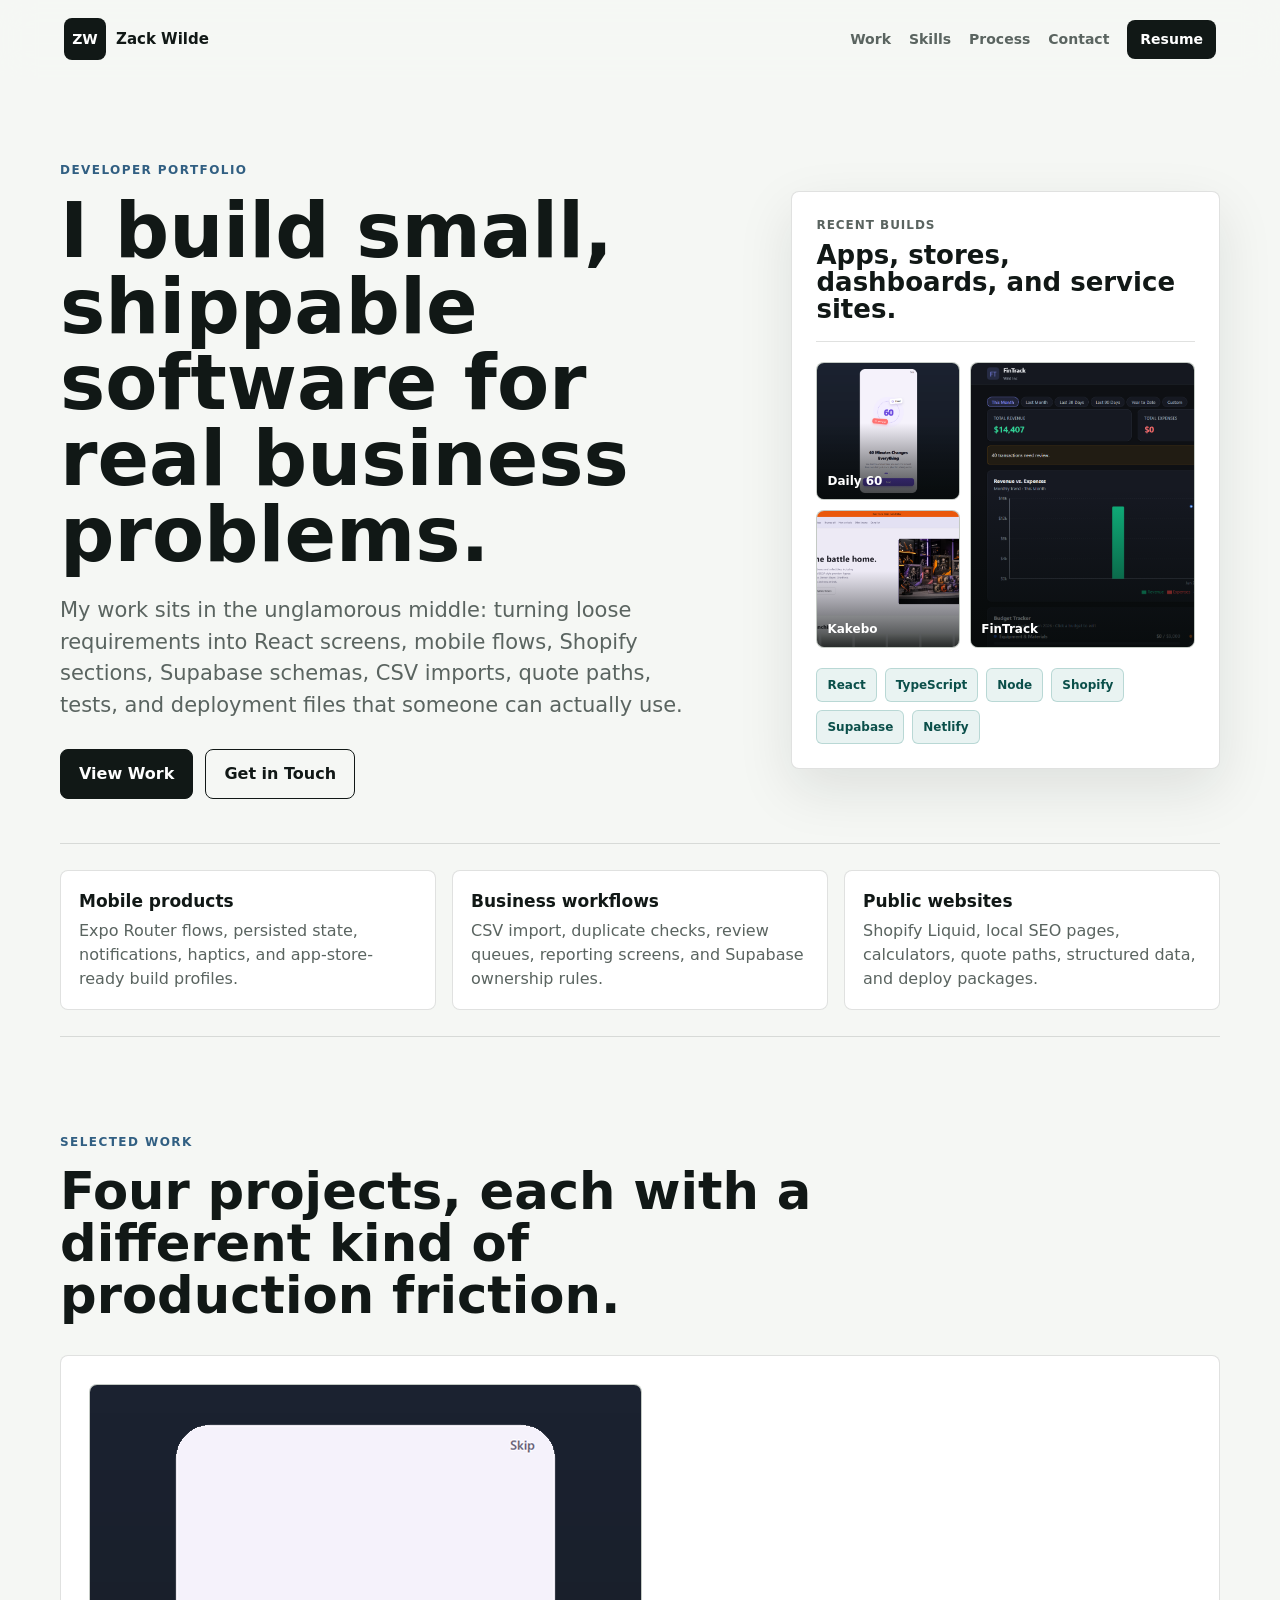
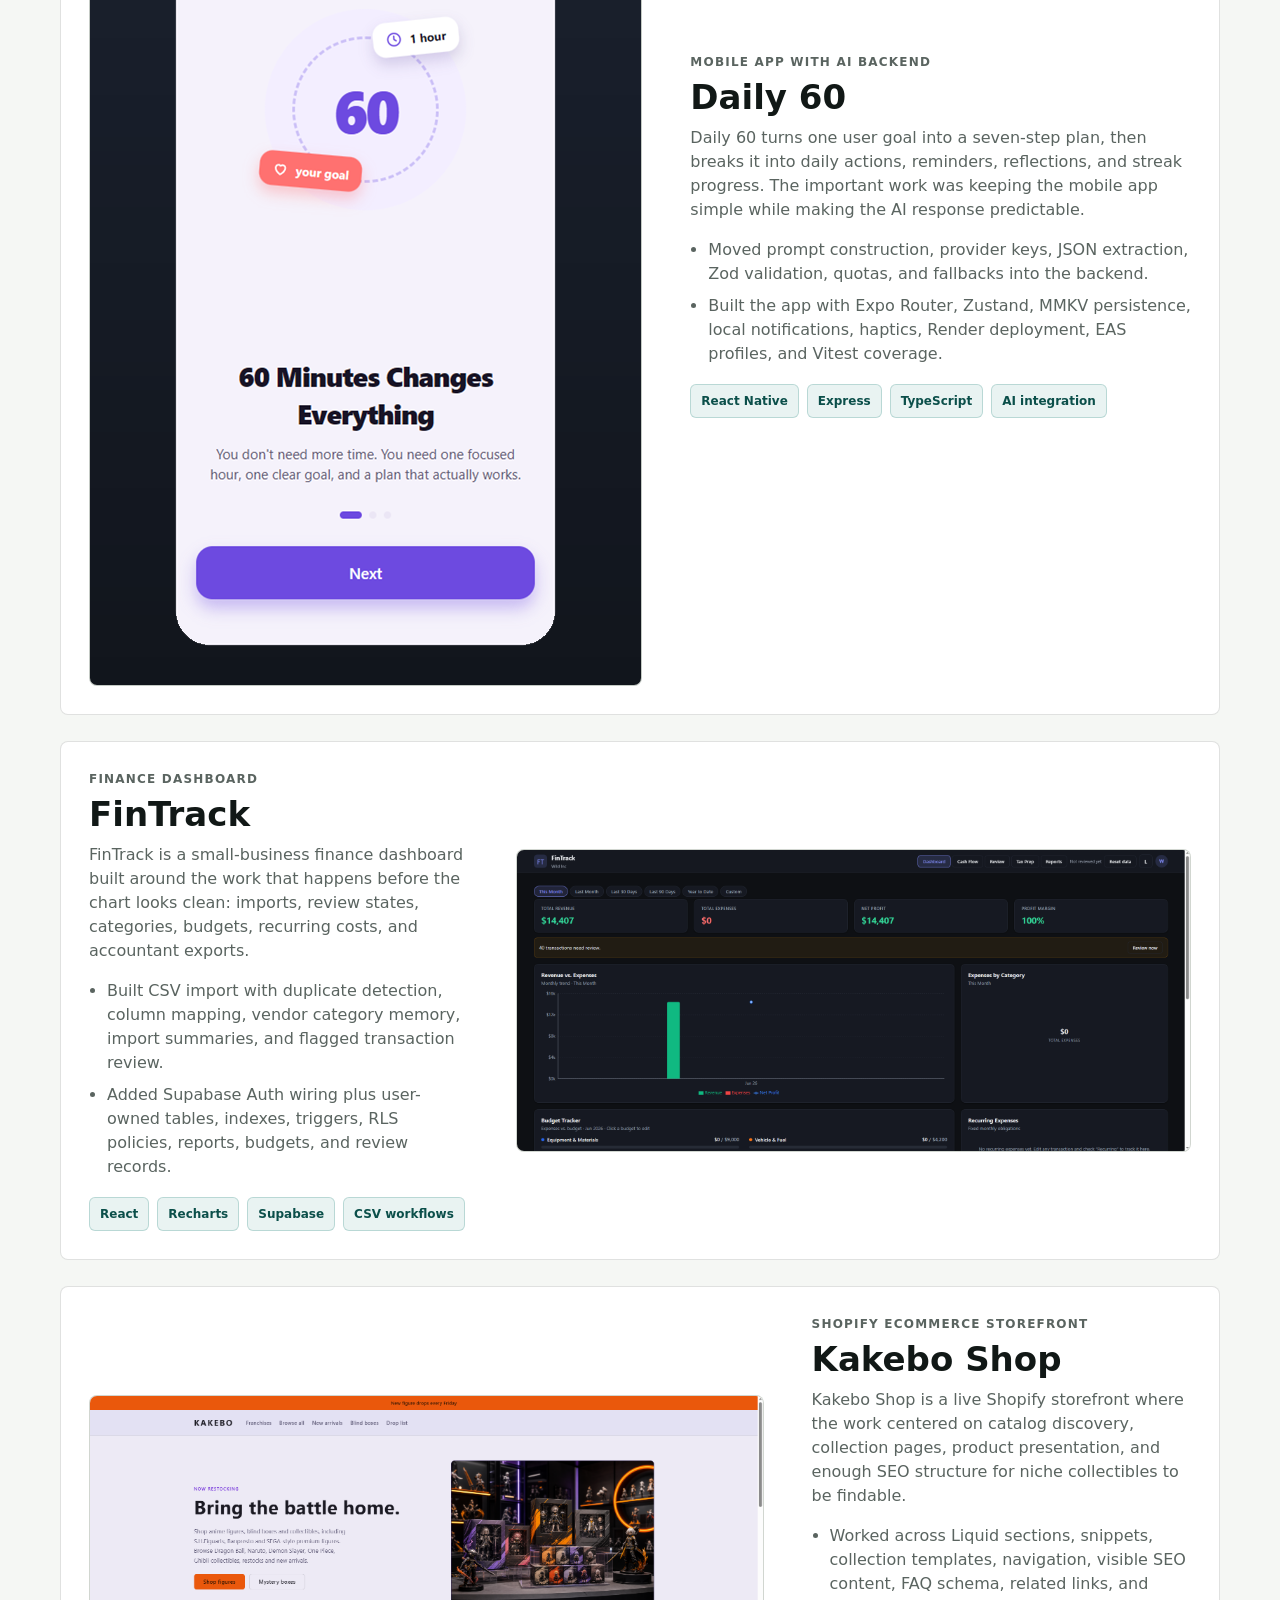
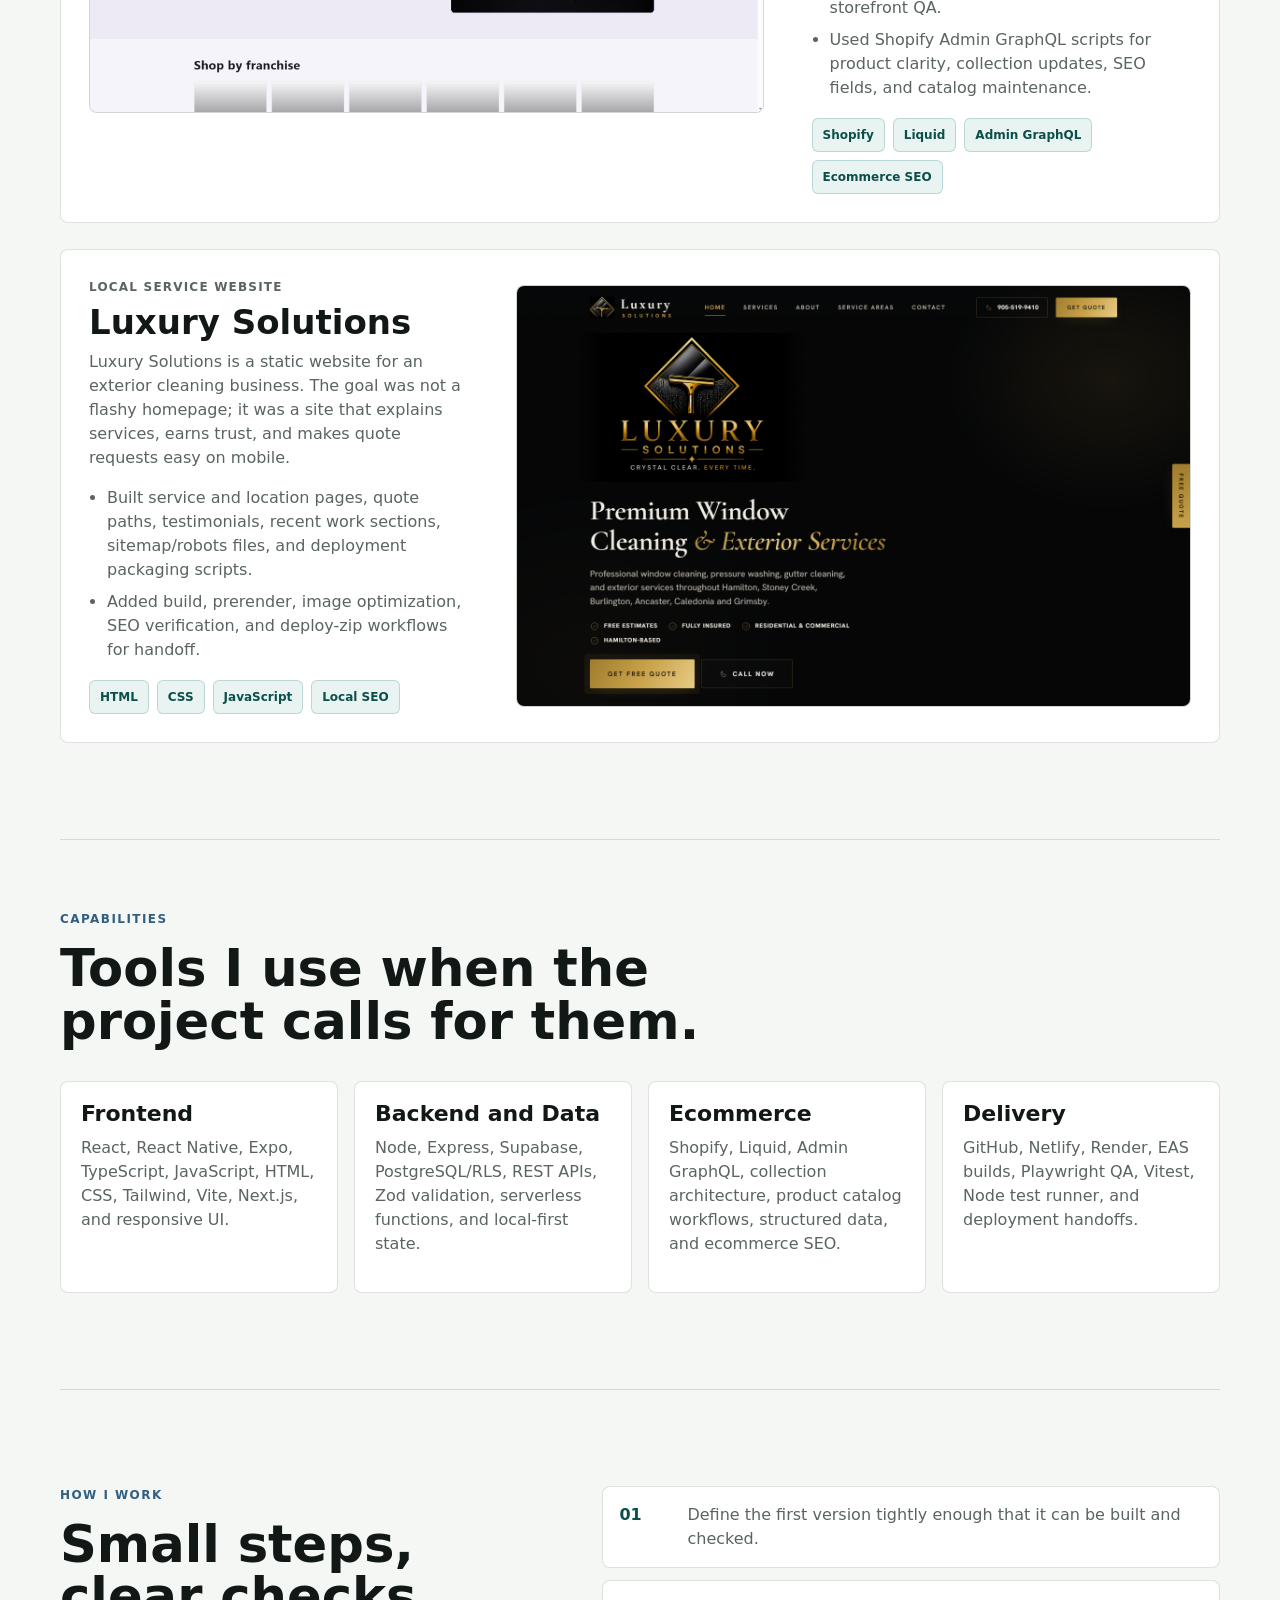
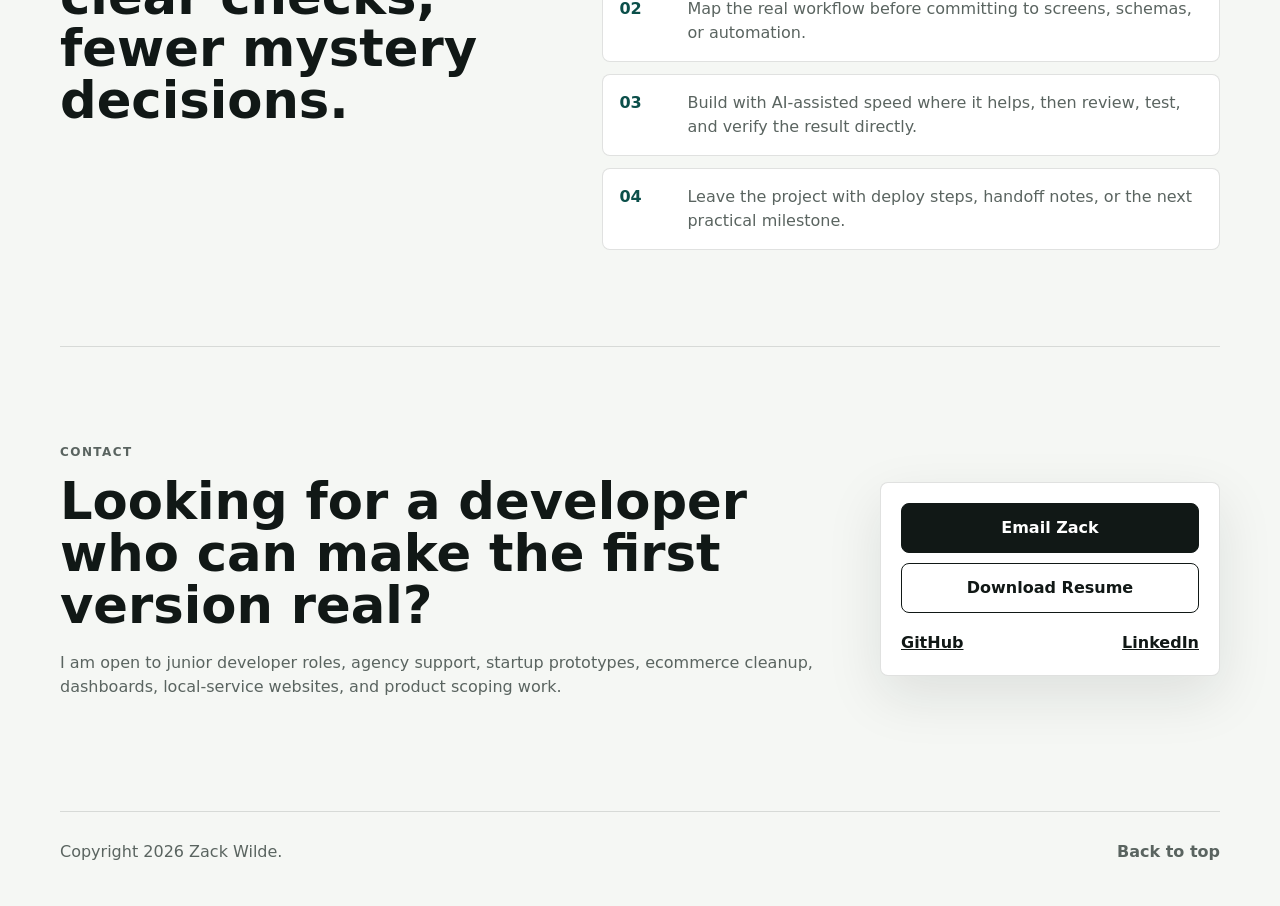
==== index.html @ 41483b3c "Refine portfolio copy and visual polish" ====
<!doctype html>
<html lang="en">
<head>
  <meta charset="utf-8">
  <meta name="viewport" content="width=device-width, initial-scale=1">
  <title>Zack Wilde | Developer Portfolio</title>
  <meta name="description" content="Developer portfolio for Zack Wilde: React apps, Expo mobile products, Shopify storefront work, Supabase dashboards, local service websites, and deployment-ready static builds.">
  <meta name="theme-color" content="#f5f7f4">
  <meta property="og:title" content="Zack Wilde | Developer Portfolio">
  <meta property="og:description" content="Shipped web, mobile, ecommerce, dashboard, and lead-generation projects by Zack Wilde.">
  <meta property="og:type" content="website">
  <meta property="og:url" content="https://zackwilde.dev/">
  <meta property="og:image" content="https://zackwilde.dev/assets/fintrack.png">
  <link rel="canonical" href="https://zackwilde.dev/">
  <link rel="stylesheet" href="styles.css">
  <script type="application/ld+json">
  {
    "@context": "https://schema.org",
    "@type": "Person",
    "name": "Zack Wilde",
    "url": "https://zackwilde.dev/",
    "email": "mailto:zackwildebusiness@gmail.com",
    "jobTitle": "Web Developer and Product Builder",
    "sameAs": [
      "https://github.com/zackwildebusiness-glitch",
      "https://www.linkedin.com/in/zachary-wilde-5b82222b8/"
    ],
    "knowsAbout": [
      "React",
      "React Native",
      "Node.js",
      "Shopify",
      "Supabase",
      "Ecommerce SEO",
      "Lead generation websites"
    ]
  }
  </script>
</head>
<body>
  <a class="skip-link" href="#main">Skip to content</a>

  <header class="site-header" data-header>
    <a class="brand" href="#top" aria-label="Zack Wilde home">
      <span class="brand-mark">ZW</span>
      <span class="brand-text">Zack Wilde</span>
    </a>
    <nav class="nav" aria-label="Primary navigation">
      <a href="#work">Work</a>
      <a href="#skills">Skills</a>
      <a href="#process">Process</a>
      <a href="#contact">Contact</a>
      <a class="nav-resume" href="Zack_Wilde_Resume.pdf">Resume</a>
    </nav>
  </header>

  <main id="main">
    <section class="hero" id="top">
      <div class="hero-copy">
        <p class="eyebrow">Developer portfolio</p>
        <h1>I build small, shippable software for real business problems.</h1>
        <p class="hero-lede">My work sits in the unglamorous middle: turning loose requirements into React screens, mobile flows, Shopify sections, Supabase schemas, CSV imports, quote paths, tests, and deployment files that someone can actually use.</p>
        <div class="hero-actions" aria-label="Primary actions">
          <a class="button primary" href="#work">View Work</a>
          <a class="button secondary" href="#contact">Get in Touch</a>
        </div>
      </div>

      <aside class="hero-panel" aria-label="Portfolio snapshot">
        <div class="panel-topline">
          <span>Recent builds</span>
          <strong>Apps, stores, dashboards, and service sites.</strong>
        </div>
        <div class="hero-workbench">
          <a href="assets/daily60.png" class="mini-shot" aria-label="Open Daily 60 screenshot">
            <img src="assets/daily60.png" alt="Daily 60 mobile app screenshot" width="1440" height="900">
            <span>Daily 60</span>
          </a>
          <a href="assets/fintrack.png" class="mini-shot large" aria-label="Open FinTrack screenshot">
            <img src="assets/fintrack.png" alt="FinTrack dashboard screenshot" width="1920" height="864">
            <span>FinTrack</span>
          </a>
          <a href="assets/kakebo.png" class="mini-shot" aria-label="Open Kakebo screenshot">
            <img src="assets/kakebo.png" alt="Kakebo Shopify storefront screenshot" width="1920" height="901">
            <span>Kakebo</span>
          </a>
        </div>
        <div class="stack-line" aria-label="Technology stack">
          <span>React</span>
          <span>TypeScript</span>
          <span>Node</span>
          <span>Shopify</span>
          <span>Supabase</span>
          <span>Netlify</span>
        </div>
      </aside>
    </section>

    <section class="section proof-band" aria-label="Project proof">
      <div class="proof-item">
        <strong>Mobile products</strong>
        <span>Expo Router flows, persisted state, notifications, haptics, and app-store-ready build profiles.</span>
      </div>
      <div class="proof-item">
        <strong>Business workflows</strong>
        <span>CSV import, duplicate checks, review queues, reporting screens, and Supabase ownership rules.</span>
      </div>
      <div class="proof-item">
        <strong>Public websites</strong>
        <span>Shopify Liquid, local SEO pages, calculators, quote paths, structured data, and deploy packages.</span>
      </div>
    </section>

    <section class="section" id="work">
      <div class="section-heading">
        <p class="eyebrow">Selected work</p>
        <h2>Four projects, each with a different kind of production friction.</h2>
      </div>

      <div class="project-list">
        <article class="project">
          <a class="project-media app-shot" href="assets/daily60.png" aria-label="Open full Daily 60 screenshot">
            <img src="assets/daily60.png" alt="Daily 60 mobile app screenshot showing onboarding and goal planning interface" width="1440" height="900" loading="lazy">
          </a>
          <div class="project-copy">
            <p class="project-type">Mobile app with AI backend</p>
            <h3>Daily 60</h3>
            <p>Daily 60 turns one user goal into a seven-step plan, then breaks it into daily actions, reminders, reflections, and streak progress. The important work was keeping the mobile app simple while making the AI response predictable.</p>
            <ul>
              <li>Moved prompt construction, provider keys, JSON extraction, Zod validation, quotas, and fallbacks into the backend.</li>
              <li>Built the app with Expo Router, Zustand, MMKV persistence, local notifications, haptics, Render deployment, EAS profiles, and Vitest coverage.</li>
            </ul>
            <div class="tags"><span>React Native</span><span>Express</span><span>TypeScript</span><span>AI integration</span></div>
          </div>
        </article>

        <article class="project desktop-project reverse">
          <a class="project-media desktop-shot wide-shot" href="assets/fintrack.png" aria-label="Open full FinTrack screenshot">
            <img src="assets/fintrack.png" alt="FinTrack dashboard screenshot showing revenue, expenses, profit, charts, and review workflow" width="1920" height="864" loading="lazy">
          </a>
          <div class="project-copy">
            <p class="project-type">Finance dashboard</p>
            <h3>FinTrack</h3>
            <p>FinTrack is a small-business finance dashboard built around the work that happens before the chart looks clean: imports, review states, categories, budgets, recurring costs, and accountant exports.</p>
            <ul>
              <li>Built CSV import with duplicate detection, column mapping, vendor category memory, import summaries, and flagged transaction review.</li>
              <li>Added Supabase Auth wiring plus user-owned tables, indexes, triggers, RLS policies, reports, budgets, and review records.</li>
            </ul>
            <div class="tags"><span>React</span><span>Recharts</span><span>Supabase</span><span>CSV workflows</span></div>
          </div>
        </article>

        <article class="project desktop-project">
          <a class="project-media desktop-shot wide-shot" href="assets/kakebo.png" aria-label="Open full Kakebo Shopify screenshot">
            <img src="assets/kakebo.png" alt="Kakebo Shopify storefront screenshot showing anime collectibles homepage and navigation" width="1920" height="901" loading="lazy">
          </a>
          <div class="project-copy">
            <p class="project-type">Shopify ecommerce storefront</p>
            <h3>Kakebo Shop</h3>
            <p>Kakebo Shop is a live Shopify storefront where the work centered on catalog discovery, collection pages, product presentation, and enough SEO structure for niche collectibles to be findable.</p>
            <ul>
              <li>Worked across Liquid sections, snippets, collection templates, navigation, visible SEO content, FAQ schema, related links, and storefront QA.</li>
              <li>Used Shopify Admin GraphQL scripts for product clarity, collection updates, SEO fields, and catalog maintenance.</li>
            </ul>
            <div class="tags"><span>Shopify</span><span>Liquid</span><span>Admin GraphQL</span><span>Ecommerce SEO</span></div>
          </div>
        </article>

        <article class="project desktop-project reverse">
          <a class="project-media desktop-shot" href="assets/luxury-solutions.png" aria-label="Open full Luxury Solutions screenshot">
            <img src="assets/luxury-solutions.png" alt="Luxury Solutions local service website screenshot with premium exterior cleaning homepage" width="1440" height="900" loading="lazy">
          </a>
          <div class="project-copy">
            <p class="project-type">Local service website</p>
            <h3>Luxury Solutions</h3>
            <p>Luxury Solutions is a static website for an exterior cleaning business. The goal was not a flashy homepage; it was a site that explains services, earns trust, and makes quote requests easy on mobile.</p>
            <ul>
              <li>Built service and location pages, quote paths, testimonials, recent work sections, sitemap/robots files, and deployment packaging scripts.</li>
              <li>Added build, prerender, image optimization, SEO verification, and deploy-zip workflows for handoff.</li>
            </ul>
            <div class="tags"><span>HTML</span><span>CSS</span><span>JavaScript</span><span>Local SEO</span></div>
          </div>
        </article>
      </div>
    </section>

    <section class="section compact" id="skills">
      <div class="section-heading">
        <p class="eyebrow">Capabilities</p>
        <h2>Tools I use when the project calls for them.</h2>
      </div>
      <div class="capability-grid">
        <article>
          <h3>Frontend</h3>
          <p>React, React Native, Expo, TypeScript, JavaScript, HTML, CSS, Tailwind, Vite, Next.js, and responsive UI.</p>
        </article>
        <article>
          <h3>Backend and Data</h3>
          <p>Node, Express, Supabase, PostgreSQL/RLS, REST APIs, Zod validation, serverless functions, and local-first state.</p>
        </article>
        <article>
          <h3>Ecommerce</h3>
          <p>Shopify, Liquid, Admin GraphQL, collection architecture, product catalog workflows, structured data, and ecommerce SEO.</p>
        </article>
        <article>
          <h3>Delivery</h3>
          <p>GitHub, Netlify, Render, EAS builds, Playwright QA, Vitest, Node test runner, and deployment handoffs.</p>
        </article>
      </div>
    </section>

    <section class="section split" id="process">
      <div class="section-heading">
        <p class="eyebrow">How I work</p>
        <h2>Small steps, clear checks, fewer mystery decisions.</h2>
      </div>
      <div class="process-list">
        <div><span>01</span><p>Define the first version tightly enough that it can be built and checked.</p></div>
        <div><span>02</span><p>Map the real workflow before committing to screens, schemas, or automation.</p></div>
        <div><span>03</span><p>Build with AI-assisted speed where it helps, then review, test, and verify the result directly.</p></div>
        <div><span>04</span><p>Leave the project with deploy steps, handoff notes, or the next practical milestone.</p></div>
      </div>
    </section>

    <section class="section contact-section" id="contact">
      <div>
        <p class="eyebrow">Contact</p>
        <h2>Looking for a developer who can make the first version real?</h2>
        <p>I am open to junior developer roles, agency support, startup prototypes, ecommerce cleanup, dashboards, local-service websites, and product scoping work.</p>
      </div>
      <div class="contact-card">
        <a class="button primary full" href="mailto:zackwildebusiness@gmail.com">Email Zack</a>
        <a class="button secondary full" href="Zack_Wilde_Resume.pdf">Download Resume</a>
        <div class="contact-links">
          <a href="https://github.com/zackwildebusiness-glitch">GitHub</a>
          <a href="https://www.linkedin.com/in/zachary-wilde-5b82222b8/">LinkedIn</a>
        </div>
      </div>
    </section>
  </main>

  <footer class="site-footer">
    <span>Copyright 2026 Zack Wilde.</span>
    <a href="#top">Back to top</a>
  </footer>

  <div class="lightbox" data-lightbox hidden>
    <button class="lightbox-close" type="button" data-lightbox-close aria-label="Close enlarged screenshot">Close</button>
    <img src="" alt="" data-lightbox-image>
  </div>

  <script src="script.js"></script>
</body>
</html>
---- styles.css ----
:root {
  --paper: #f5f7f4;
  --ink: #111816;
  --muted: #5a6460;
  --line: rgba(17, 24, 22, 0.13);
  --panel: #ffffff;
  --soft-panel: #eef2ed;
  --accent: #0f766e;
  --accent-dark: #0b4f4a;
  --blue: #315f82;
  --rust: #a85d3c;
  --shadow: 0 20px 55px rgba(22, 32, 28, 0.1);
}

* {
  box-sizing: border-box;
}

html {
  scroll-behavior: smooth;
}

body {
  margin: 0;
  color: var(--ink);
  background: var(--paper);
  font-family: Inter, ui-sans-serif, system-ui, -apple-system, BlinkMacSystemFont, "Segoe UI", sans-serif;
  line-height: 1.5;
}

img {
  display: block;
  max-width: 100%;
}

a {
  color: inherit;
}

.skip-link {
  position: fixed;
  left: 16px;
  top: 12px;
  z-index: 100;
  transform: translateY(-160%);
  padding: 10px 14px;
  background: var(--ink);
  color: #fff;
}

.skip-link:focus {
  transform: translateY(0);
}

.site-header {
  position: sticky;
  top: 0;
  z-index: 20;
  display: flex;
  align-items: center;
  justify-content: space-between;
  gap: 24px;
  padding: 18px clamp(18px, 5vw, 64px);
  background: rgba(245, 247, 244, 0.88);
  border-bottom: 1px solid transparent;
  backdrop-filter: blur(16px);
  transition: border-color 0.2s ease, background 0.2s ease;
}

.site-header.is-scrolled {
  border-bottom-color: var(--line);
  background: rgba(245, 247, 244, 0.97);
}

.brand {
  display: inline-flex;
  align-items: center;
  gap: 10px;
  text-decoration: none;
  font-weight: 800;
}

.brand-mark {
  display: grid;
  width: 42px;
  height: 42px;
  place-items: center;
  color: #fff;
  background: var(--ink);
  border-radius: 8px;
  font-size: 14px;
  letter-spacing: 0;
}

.brand-text {
  font-size: 15px;
}

.nav {
  display: flex;
  align-items: center;
  gap: 18px;
  font-size: 14px;
  font-weight: 700;
}

.nav a {
  color: var(--muted);
  text-decoration: none;
}

.nav a:hover {
  color: var(--ink);
}

.nav-resume {
  padding: 9px 13px;
  color: #fff !important;
  background: var(--ink);
  border-radius: 8px;
}

main,
.site-footer {
  width: min(1160px, calc(100% - 36px));
  margin: 0 auto;
}

.hero {
  min-height: calc(82svh - 79px);
  display: grid;
  grid-template-columns: minmax(0, 1.1fr) minmax(320px, 0.72fr);
  align-items: center;
  gap: clamp(28px, 6vw, 82px);
  padding: clamp(44px, 7vw, 82px) 0 44px;
}

.eyebrow {
  margin: 0 0 14px;
  color: var(--blue);
  font-size: 12px;
  font-weight: 900;
  letter-spacing: 0.12em;
  text-transform: uppercase;
}

h1,
h2,
h3,
p {
  margin-top: 0;
}

h1 {
  max-width: 860px;
  margin-bottom: 22px;
  font-size: clamp(42px, 7vw, 76px);
  line-height: 1;
  letter-spacing: 0;
  overflow-wrap: break-word;
}

h2 {
  max-width: 780px;
  margin-bottom: 20px;
  font-size: clamp(30px, 4vw, 54px);
  line-height: 1.02;
  letter-spacing: 0;
}

h3 {
  margin-bottom: 10px;
  font-size: clamp(24px, 2.7vw, 34px);
  line-height: 1.08;
}

.hero-lede {
  max-width: 700px;
  margin-bottom: 28px;
  color: var(--muted);
  font-size: clamp(17px, 2vw, 21px);
}

.hero-actions {
  display: flex;
  flex-wrap: wrap;
  gap: 12px;
}

.button {
  display: inline-flex;
  min-height: 46px;
  align-items: center;
  justify-content: center;
  padding: 12px 18px;
  border: 1px solid var(--ink);
  border-radius: 8px;
  font-weight: 800;
  text-decoration: none;
}

.button.primary {
  color: #fff;
  background: var(--ink);
}

.button.primary:hover {
  background: var(--accent-dark);
  border-color: var(--accent-dark);
}

.button.secondary {
  background: transparent;
}

.button.secondary:hover {
  background: rgba(23, 33, 27, 0.06);
}

.button.full {
  width: 100%;
}

.hero-panel {
  padding: 24px;
  background: var(--panel);
  border: 1px solid var(--line);
  border-radius: 8px;
  box-shadow: var(--shadow);
}

.panel-topline {
  display: flex;
  flex-direction: column;
  gap: 8px;
  padding-bottom: 18px;
  border-bottom: 1px solid var(--line);
}

.panel-topline span {
  color: var(--muted);
  font-size: 12px;
  font-weight: 800;
  letter-spacing: 0.08em;
  text-transform: uppercase;
}

.panel-topline strong {
  font-size: 26px;
  line-height: 1.05;
}

.hero-workbench {
  display: grid;
  grid-template-columns: 0.78fr 1.22fr;
  gap: 10px;
  margin: 20px 0;
}

.mini-shot {
  position: relative;
  min-height: 136px;
  overflow: hidden;
  color: #fff;
  background: #dfe5df;
  border: 1px solid var(--line);
  border-radius: 8px;
  text-decoration: none;
}

.mini-shot.large {
  grid-row: span 2;
}

.mini-shot img {
  width: 100%;
  height: 100%;
  min-height: inherit;
  object-fit: cover;
  transition: transform 0.2s ease;
}

.mini-shot.large img {
  object-position: left top;
}

.mini-shot::after {
  position: absolute;
  inset: auto 0 0;
  height: 56%;
  content: "";
  background: linear-gradient(to top, rgba(5, 9, 8, 0.78), transparent);
}

.mini-shot span {
  position: absolute;
  left: 10px;
  bottom: 9px;
  z-index: 1;
  font-size: 12px;
  font-weight: 900;
}

.mini-shot:hover img {
  transform: scale(1.025);
}

.stack-line,
.tags {
  display: flex;
  flex-wrap: wrap;
  gap: 8px;
}

.stack-line span,
.tags span {
  padding: 7px 10px;
  color: var(--accent-dark);
  background: rgba(15, 118, 110, 0.09);
  border: 1px solid rgba(15, 118, 110, 0.22);
  border-radius: 6px;
  font-size: 12px;
  font-weight: 800;
}

.section {
  padding: clamp(56px, 8vw, 96px) 0;
  border-top: 1px solid var(--line);
}

.section.compact {
  padding-top: 70px;
}

.section-heading {
  margin-bottom: 34px;
}

.proof-band {
  display: grid;
  grid-template-columns: repeat(3, minmax(0, 1fr));
  gap: 16px;
  padding-top: 26px;
  padding-bottom: 26px;
}

.proof-item {
  padding: 18px;
  background: var(--panel);
  border: 1px solid var(--line);
  border-radius: 8px;
}

.proof-item strong {
  display: block;
  margin-bottom: 4px;
  font-size: 17px;
}

.proof-item span {
  color: var(--muted);
}

.project-list {
  display: grid;
  gap: 26px;
}

.project {
  display: grid;
  grid-template-columns: minmax(0, 1.05fr) minmax(320px, 0.95fr);
  gap: clamp(22px, 4vw, 48px);
  align-items: center;
  padding: clamp(18px, 3vw, 28px);
  background: var(--panel);
  border: 1px solid var(--line);
  border-radius: 8px;
}

.desktop-project {
  grid-template-columns: minmax(0, 1.28fr) minmax(300px, 0.72fr);
}

.desktop-project.reverse {
  grid-template-columns: minmax(300px, 0.72fr) minmax(0, 1.28fr);
}

.project.reverse .project-media {
  order: 2;
}

.project-media {
  display: block;
  overflow: hidden;
  background: #dfe5df;
  border: 1px solid var(--line);
  border-radius: 8px;
  text-decoration: none;
  transition: transform 0.18s ease, box-shadow 0.18s ease;
}

.project-media:hover {
  transform: translateY(-2px);
  box-shadow: 0 18px 42px rgba(34, 40, 34, 0.14);
}

.project-media img {
  width: 100%;
  aspect-ratio: 16 / 10;
  object-fit: cover;
}

.desktop-shot {
  background: var(--soft-panel);
}

.desktop-shot img {
  height: auto;
  aspect-ratio: auto;
  object-fit: contain;
}

.wide-shot {
  align-self: center;
}

.project-copy {
  min-width: 0;
}

.project-type {
  margin-bottom: 8px;
  color: var(--rust);
  font-size: 12px;
  font-weight: 900;
  letter-spacing: 0.1em;
  text-transform: uppercase;
}

.project-copy p,
.project-copy li,
.capability-grid p,
.process-list p,
.contact-section p {
  color: var(--muted);
}

.project-copy ul {
  margin: 16px 0 18px;
  padding-left: 18px;
}

.project-copy li {
  margin-bottom: 8px;
}

.capability-grid {
  display: grid;
  grid-template-columns: repeat(4, minmax(0, 1fr));
  gap: 16px;
}

.capability-grid article {
  padding: 20px;
  background: var(--panel);
  border: 1px solid var(--line);
  border-radius: 8px;
}

.capability-grid h3 {
  font-size: 22px;
}

.split {
  display: grid;
  grid-template-columns: minmax(0, 0.85fr) minmax(320px, 1.15fr);
  gap: clamp(28px, 7vw, 86px);
}

.process-list {
  display: grid;
  gap: 12px;
}

.process-list div {
  display: grid;
  grid-template-columns: 54px minmax(0, 1fr);
  gap: 14px;
  padding: 16px;
  background: var(--panel);
  border: 1px solid var(--line);
  border-radius: 8px;
}

.process-list span {
  color: var(--accent-dark);
  font-weight: 900;
}

.process-list p {
  margin-bottom: 0;
}

.contact-section {
  display: grid;
  grid-template-columns: minmax(0, 1fr) 340px;
  gap: 32px;
  align-items: center;
}

.contact-card {
  padding: 20px;
  background: var(--panel);
  border: 1px solid var(--line);
  border-radius: 8px;
  box-shadow: var(--shadow);
}

.contact-card .button + .button {
  margin-top: 10px;
}

.contact-links {
  display: flex;
  justify-content: space-between;
  gap: 12px;
  margin-top: 18px;
  font-weight: 800;
}

.site-footer {
  display: flex;
  align-items: center;
  justify-content: space-between;
  gap: 18px;
  padding: 28px 0 42px;
  color: var(--muted);
  border-top: 1px solid var(--line);
}

.site-footer a {
  font-weight: 800;
  text-decoration: none;
}

.lightbox[hidden] {
  display: none;
}

.lightbox {
  position: fixed;
  inset: 0;
  z-index: 100;
  display: grid;
  place-items: center;
  padding: clamp(14px, 3vw, 34px);
  background: rgba(10, 14, 12, 0.82);
}

.lightbox img {
  width: auto;
  max-width: min(96vw, 1500px);
  max-height: 88vh;
  object-fit: contain;
  background: var(--soft-panel);
  border: 1px solid rgba(255, 255, 255, 0.2);
  border-radius: 8px;
  box-shadow: 0 24px 90px rgba(0, 0, 0, 0.45);
}

.lightbox-close {
  position: fixed;
  top: 18px;
  right: 18px;
  min-height: 42px;
  padding: 10px 14px;
  color: #fff;
  background: rgba(15, 22, 18, 0.9);
  border: 1px solid rgba(255, 255, 255, 0.28);
  border-radius: 8px;
  font: inherit;
  font-weight: 900;
  cursor: pointer;
}

.lightbox-close:hover {
  background: #0f1612;
}

@media (max-width: 900px) {
  .site-header {
    align-items: flex-start;
    flex-direction: column;
    gap: 14px;
  }

  .nav {
    width: 100%;
    overflow-x: auto;
    padding-bottom: 4px;
  }

  .hero,
  .project,
  .split,
  .contact-section {
    grid-template-columns: 1fr;
  }

  .desktop-project,
  .desktop-project.reverse {
    grid-template-columns: 1fr;
  }

  .project.reverse .project-media {
    order: 0;
  }

  .proof-band,
  .capability-grid {
    grid-template-columns: repeat(2, minmax(0, 1fr));
  }
}

@media (max-width: 620px) {
  body {
    overflow-x: hidden;
  }

  main,
  .site-footer {
    width: 100%;
    max-width: 100%;
    padding-left: 14px;
    padding-right: 14px;
  }

  .brand-text {
    font-size: 14px;
  }

  .nav {
    gap: 12px;
    font-size: 13px;
  }

  h1 {
    font-size: 36px;
    line-height: 1.05;
  }

  .hero {
    min-height: auto;
    padding-top: 34px;
    padding-bottom: 42px;
  }

  .hero-actions {
    display: grid;
  }

  .button {
    width: 100%;
  }

  .hero-workbench,
  .proof-band,
  .capability-grid {
    grid-template-columns: 1fr;
  }

  .project {
    padding: 14px;
  }

  .app-shot img {
    aspect-ratio: 4 / 3;
  }

  .desktop-shot img {
    aspect-ratio: auto;
  }

  .site-footer {
    align-items: flex-start;
    flex-direction: column;
  }
}

@media (prefers-reduced-motion: reduce) {
  *,
  *::before,
  *::after {
    scroll-behavior: auto !important;
    transition: none !important;
  }
}
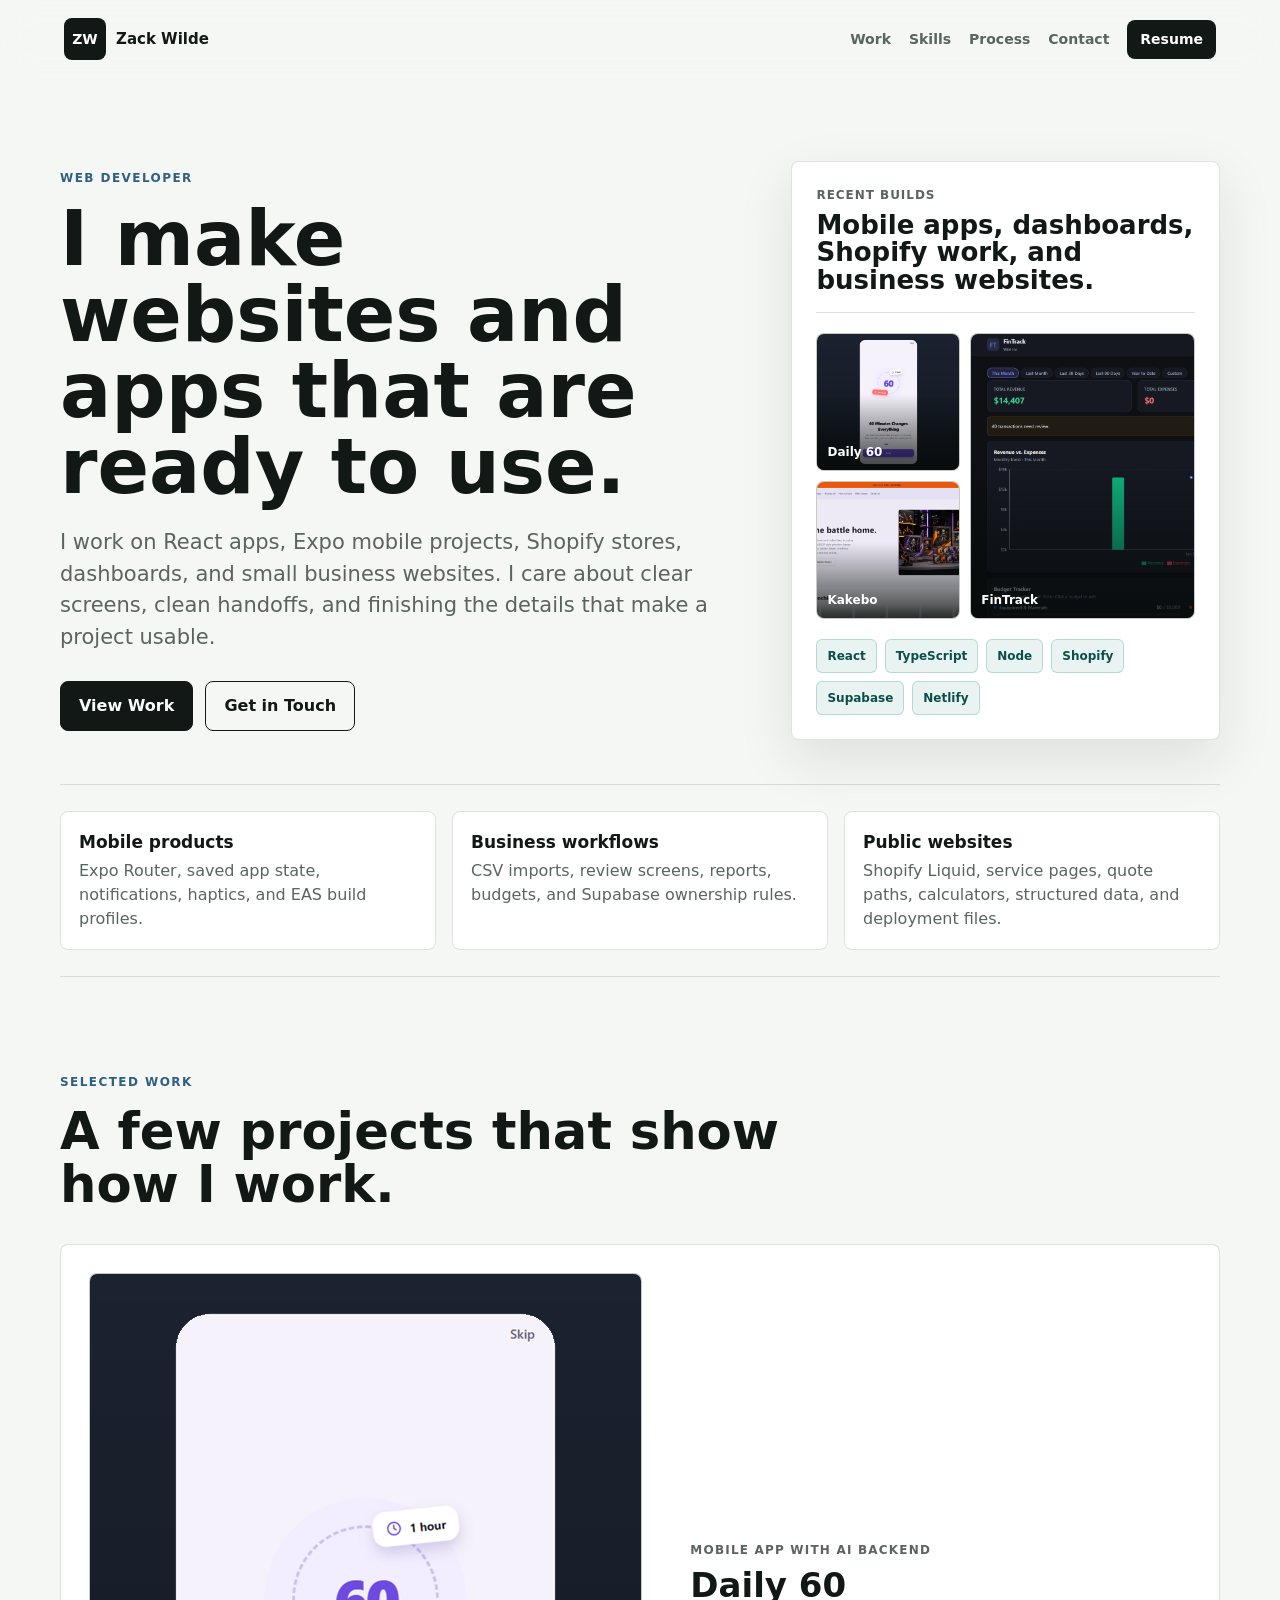
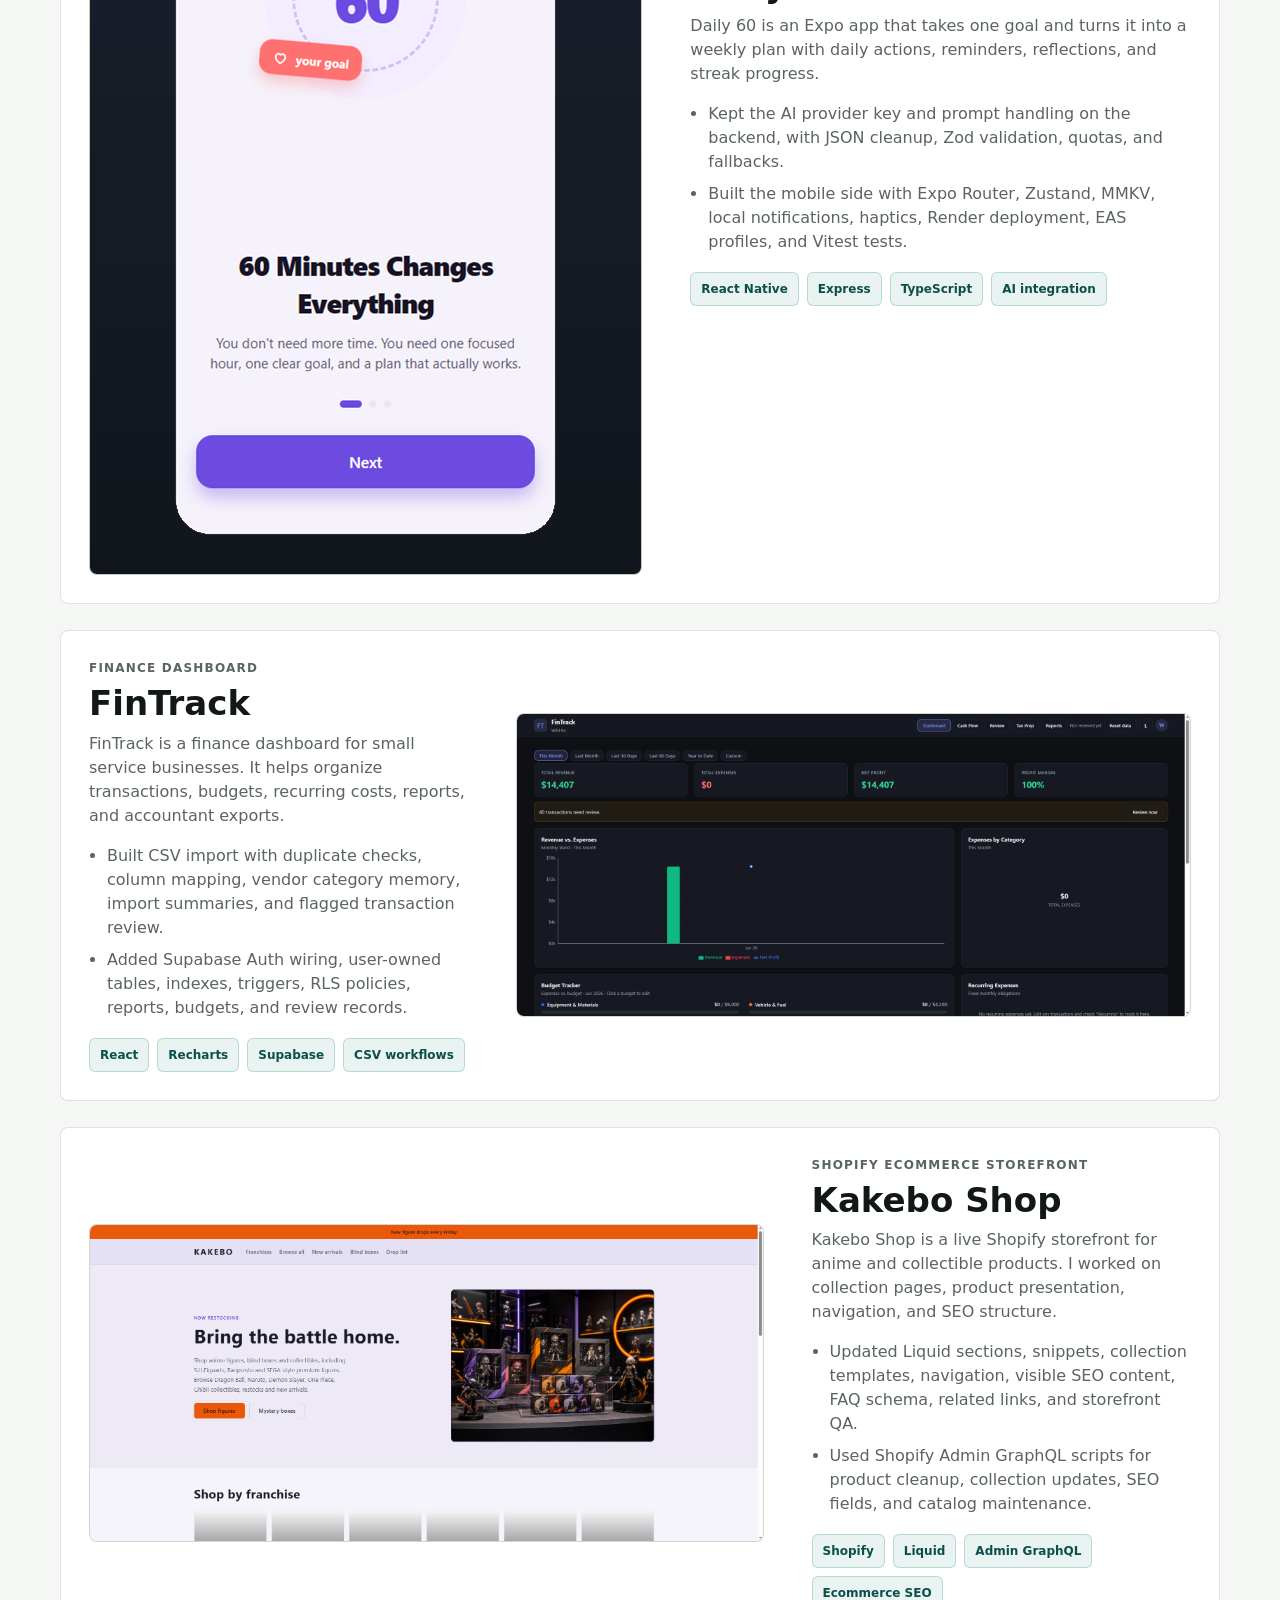
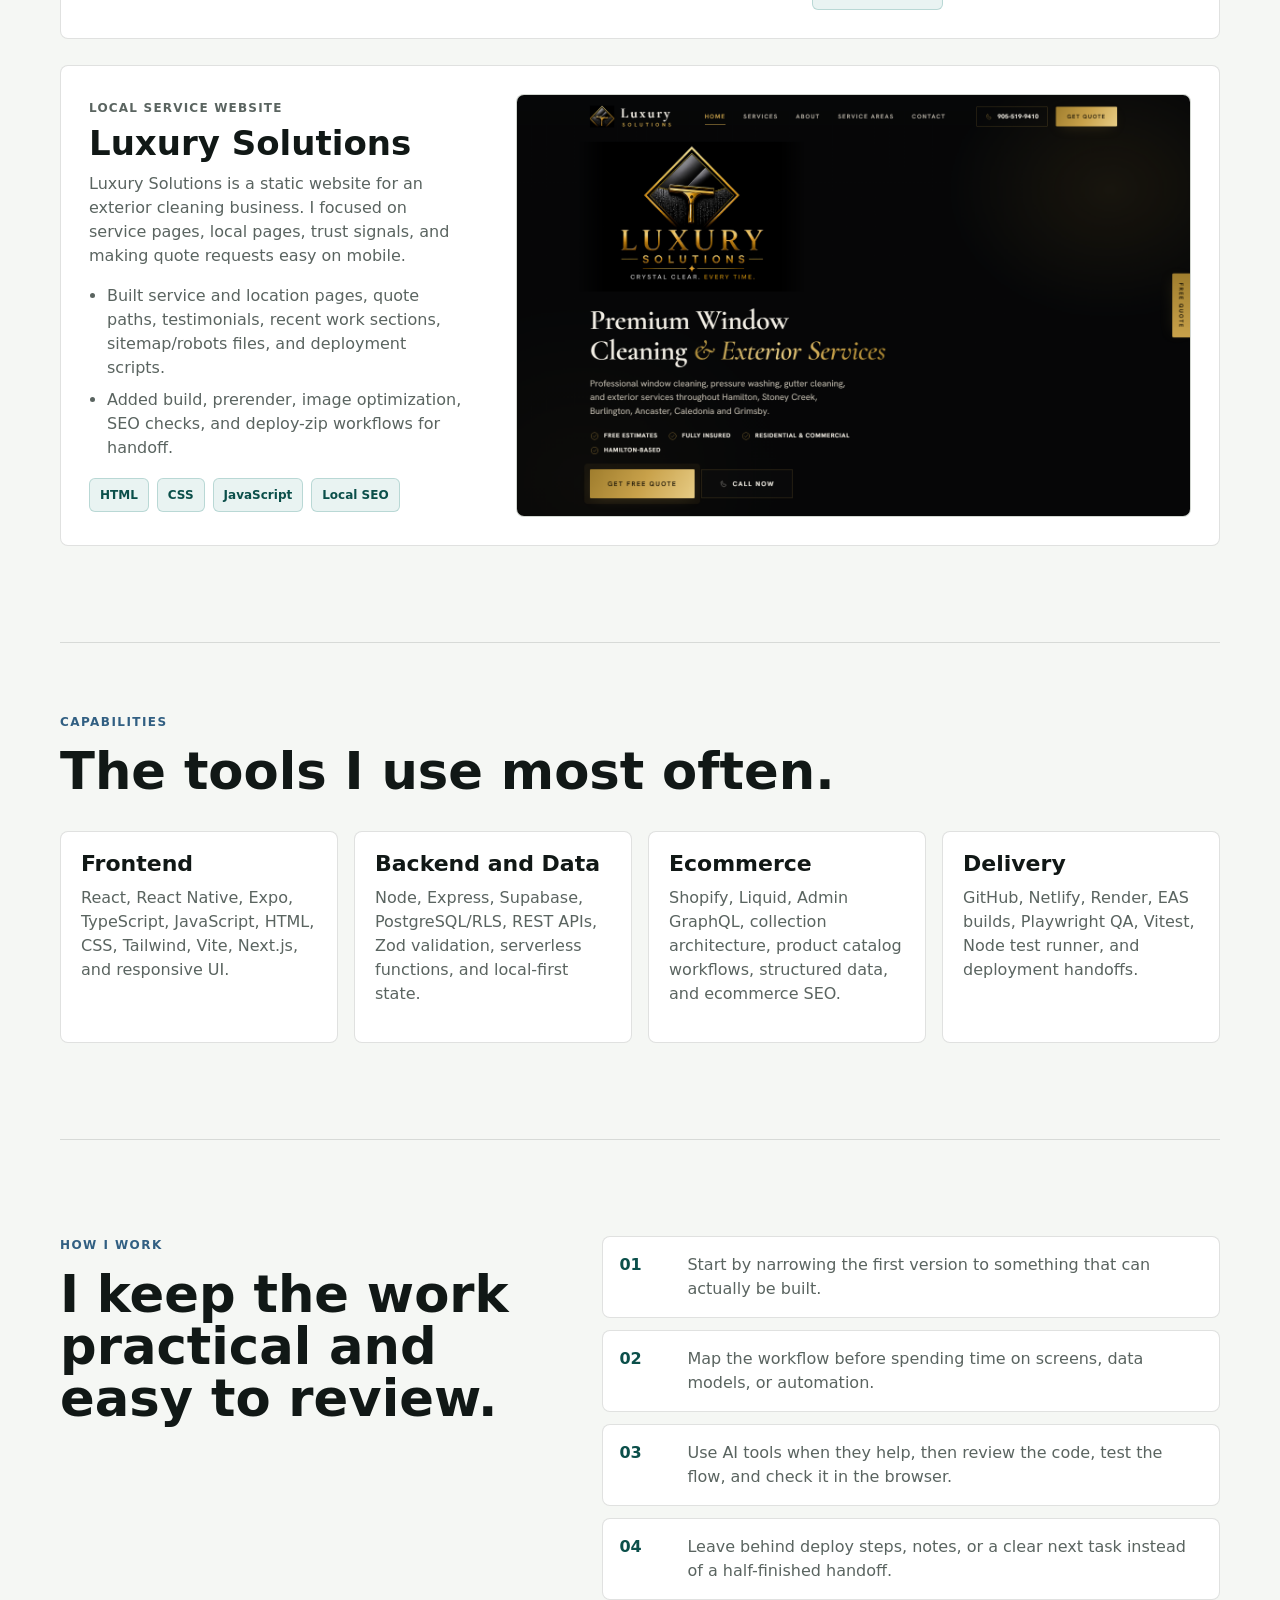
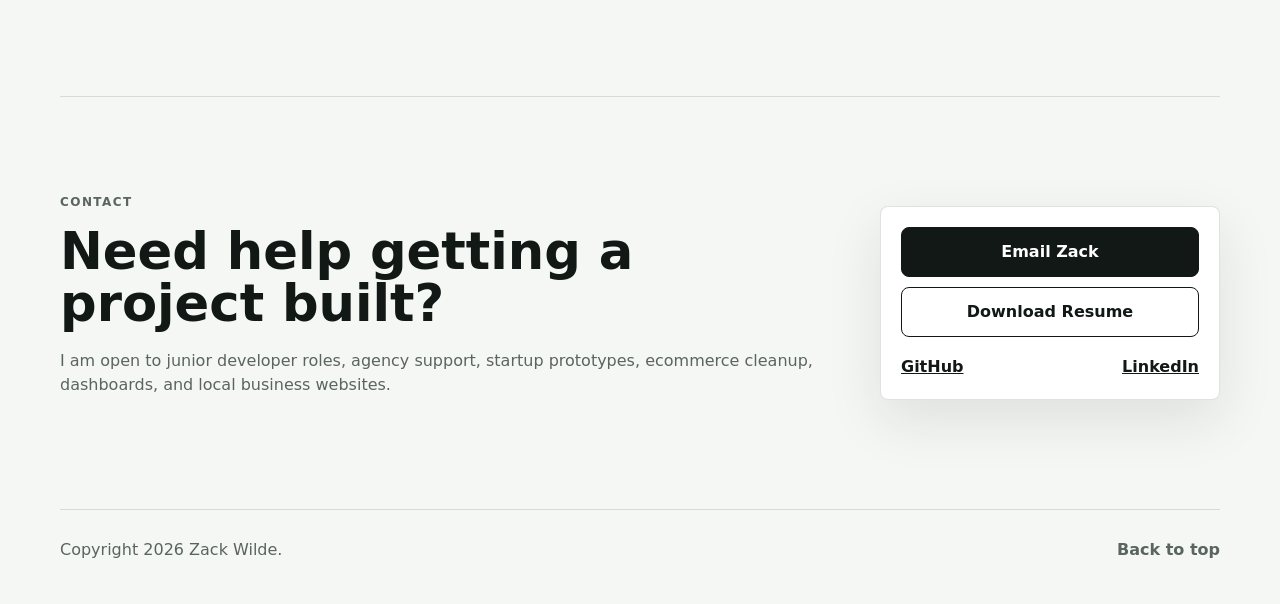
==== commit 5fd229ce: "Make portfolio copy sound more natural" ====
--- a/index.html
+++ b/index.html
@@ -3,11 +3,11 @@
 <head>
   <meta charset="utf-8">
   <meta name="viewport" content="width=device-width, initial-scale=1">
-  <title>Zack Wilde | Developer Portfolio</title>
-  <meta name="description" content="Developer portfolio for Zack Wilde: React apps, Expo mobile products, Shopify storefront work, Supabase dashboards, local service websites, and deployment-ready static builds.">
+  <title>Zack Wilde | Web Developer</title>
+  <meta name="description" content="Zack Wilde's web developer portfolio with React apps, Expo mobile work, Shopify storefronts, Supabase dashboards, and local business websites.">
   <meta name="theme-color" content="#f5f7f4">
-  <meta property="og:title" content="Zack Wilde | Developer Portfolio">
-  <meta property="og:description" content="Shipped web, mobile, ecommerce, dashboard, and lead-generation projects by Zack Wilde.">
+  <meta property="og:title" content="Zack Wilde | Web Developer">
+  <meta property="og:description" content="React, Expo, Shopify, Supabase, and static website projects by Zack Wilde.">
   <meta property="og:type" content="website">
   <meta property="og:url" content="https://zackwilde.dev/">
   <meta property="og:image" content="https://zackwilde.dev/assets/fintrack.png">
@@ -57,9 +57,9 @@
   <main id="main">
     <section class="hero" id="top">
       <div class="hero-copy">
-        <p class="eyebrow">Developer portfolio</p>
-        <h1>I build small, shippable software for real business problems.</h1>
-        <p class="hero-lede">My work sits in the unglamorous middle: turning loose requirements into React screens, mobile flows, Shopify sections, Supabase schemas, CSV imports, quote paths, tests, and deployment files that someone can actually use.</p>
+        <p class="eyebrow">Web developer</p>
+        <h1>I make websites and apps that are ready to use.</h1>
+        <p class="hero-lede">I work on React apps, Expo mobile projects, Shopify stores, dashboards, and small business websites. I care about clear screens, clean handoffs, and finishing the details that make a project usable.</p>
         <div class="hero-actions" aria-label="Primary actions">
           <a class="button primary" href="#work">View Work</a>
           <a class="button secondary" href="#contact">Get in Touch</a>
@@ -69,7 +69,7 @@
       <aside class="hero-panel" aria-label="Portfolio snapshot">
         <div class="panel-topline">
           <span>Recent builds</span>
-          <strong>Apps, stores, dashboards, and service sites.</strong>
+          <strong>Mobile apps, dashboards, Shopify work, and business websites.</strong>
         </div>
         <div class="hero-workbench">
           <a href="assets/daily60.png" class="mini-shot" aria-label="Open Daily 60 screenshot">
@@ -99,22 +99,22 @@
     <section class="section proof-band" aria-label="Project proof">
       <div class="proof-item">
         <strong>Mobile products</strong>
-        <span>Expo Router flows, persisted state, notifications, haptics, and app-store-ready build profiles.</span>
+        <span>Expo Router, saved app state, notifications, haptics, and EAS build profiles.</span>
       </div>
       <div class="proof-item">
         <strong>Business workflows</strong>
-        <span>CSV import, duplicate checks, review queues, reporting screens, and Supabase ownership rules.</span>
+        <span>CSV imports, review screens, reports, budgets, and Supabase ownership rules.</span>
       </div>
       <div class="proof-item">
         <strong>Public websites</strong>
-        <span>Shopify Liquid, local SEO pages, calculators, quote paths, structured data, and deploy packages.</span>
+        <span>Shopify Liquid, service pages, quote paths, calculators, structured data, and deployment files.</span>
       </div>
     </section>
 
     <section class="section" id="work">
       <div class="section-heading">
         <p class="eyebrow">Selected work</p>
-        <h2>Four projects, each with a different kind of production friction.</h2>
+        <h2>A few projects that show how I work.</h2>
       </div>
 
       <div class="project-list">
@@ -125,10 +125,10 @@
           <div class="project-copy">
             <p class="project-type">Mobile app with AI backend</p>
             <h3>Daily 60</h3>
-            <p>Daily 60 turns one user goal into a seven-step plan, then breaks it into daily actions, reminders, reflections, and streak progress. The important work was keeping the mobile app simple while making the AI response predictable.</p>
-            <ul>
-              <li>Moved prompt construction, provider keys, JSON extraction, Zod validation, quotas, and fallbacks into the backend.</li>
-              <li>Built the app with Expo Router, Zustand, MMKV persistence, local notifications, haptics, Render deployment, EAS profiles, and Vitest coverage.</li>
+            <p>Daily 60 is an Expo app that takes one goal and turns it into a weekly plan with daily actions, reminders, reflections, and streak progress.</p>
+            <ul>
+              <li>Kept the AI provider key and prompt handling on the backend, with JSON cleanup, Zod validation, quotas, and fallbacks.</li>
+              <li>Built the mobile side with Expo Router, Zustand, MMKV, local notifications, haptics, Render deployment, EAS profiles, and Vitest tests.</li>
             </ul>
             <div class="tags"><span>React Native</span><span>Express</span><span>TypeScript</span><span>AI integration</span></div>
           </div>
@@ -141,10 +141,10 @@
           <div class="project-copy">
             <p class="project-type">Finance dashboard</p>
             <h3>FinTrack</h3>
-            <p>FinTrack is a small-business finance dashboard built around the work that happens before the chart looks clean: imports, review states, categories, budgets, recurring costs, and accountant exports.</p>
-            <ul>
-              <li>Built CSV import with duplicate detection, column mapping, vendor category memory, import summaries, and flagged transaction review.</li>
-              <li>Added Supabase Auth wiring plus user-owned tables, indexes, triggers, RLS policies, reports, budgets, and review records.</li>
+            <p>FinTrack is a finance dashboard for small service businesses. It helps organize transactions, budgets, recurring costs, reports, and accountant exports.</p>
+            <ul>
+              <li>Built CSV import with duplicate checks, column mapping, vendor category memory, import summaries, and flagged transaction review.</li>
+              <li>Added Supabase Auth wiring, user-owned tables, indexes, triggers, RLS policies, reports, budgets, and review records.</li>
             </ul>
             <div class="tags"><span>React</span><span>Recharts</span><span>Supabase</span><span>CSV workflows</span></div>
           </div>
@@ -157,10 +157,10 @@
           <div class="project-copy">
             <p class="project-type">Shopify ecommerce storefront</p>
             <h3>Kakebo Shop</h3>
-            <p>Kakebo Shop is a live Shopify storefront where the work centered on catalog discovery, collection pages, product presentation, and enough SEO structure for niche collectibles to be findable.</p>
-            <ul>
-              <li>Worked across Liquid sections, snippets, collection templates, navigation, visible SEO content, FAQ schema, related links, and storefront QA.</li>
-              <li>Used Shopify Admin GraphQL scripts for product clarity, collection updates, SEO fields, and catalog maintenance.</li>
+            <p>Kakebo Shop is a live Shopify storefront for anime and collectible products. I worked on collection pages, product presentation, navigation, and SEO structure.</p>
+            <ul>
+              <li>Updated Liquid sections, snippets, collection templates, navigation, visible SEO content, FAQ schema, related links, and storefront QA.</li>
+              <li>Used Shopify Admin GraphQL scripts for product cleanup, collection updates, SEO fields, and catalog maintenance.</li>
             </ul>
             <div class="tags"><span>Shopify</span><span>Liquid</span><span>Admin GraphQL</span><span>Ecommerce SEO</span></div>
           </div>
@@ -173,10 +173,10 @@
           <div class="project-copy">
             <p class="project-type">Local service website</p>
             <h3>Luxury Solutions</h3>
-            <p>Luxury Solutions is a static website for an exterior cleaning business. The goal was not a flashy homepage; it was a site that explains services, earns trust, and makes quote requests easy on mobile.</p>
-            <ul>
-              <li>Built service and location pages, quote paths, testimonials, recent work sections, sitemap/robots files, and deployment packaging scripts.</li>
-              <li>Added build, prerender, image optimization, SEO verification, and deploy-zip workflows for handoff.</li>
+            <p>Luxury Solutions is a static website for an exterior cleaning business. I focused on service pages, local pages, trust signals, and making quote requests easy on mobile.</p>
+            <ul>
+              <li>Built service and location pages, quote paths, testimonials, recent work sections, sitemap/robots files, and deployment scripts.</li>
+              <li>Added build, prerender, image optimization, SEO checks, and deploy-zip workflows for handoff.</li>
             </ul>
             <div class="tags"><span>HTML</span><span>CSS</span><span>JavaScript</span><span>Local SEO</span></div>
           </div>
@@ -187,7 +187,7 @@
     <section class="section compact" id="skills">
       <div class="section-heading">
         <p class="eyebrow">Capabilities</p>
-        <h2>Tools I use when the project calls for them.</h2>
+        <h2>The tools I use most often.</h2>
       </div>
       <div class="capability-grid">
         <article>
@@ -212,21 +212,21 @@
     <section class="section split" id="process">
       <div class="section-heading">
         <p class="eyebrow">How I work</p>
-        <h2>Small steps, clear checks, fewer mystery decisions.</h2>
+        <h2>I keep the work practical and easy to review.</h2>
       </div>
       <div class="process-list">
-        <div><span>01</span><p>Define the first version tightly enough that it can be built and checked.</p></div>
-        <div><span>02</span><p>Map the real workflow before committing to screens, schemas, or automation.</p></div>
-        <div><span>03</span><p>Build with AI-assisted speed where it helps, then review, test, and verify the result directly.</p></div>
-        <div><span>04</span><p>Leave the project with deploy steps, handoff notes, or the next practical milestone.</p></div>
+        <div><span>01</span><p>Start by narrowing the first version to something that can actually be built.</p></div>
+        <div><span>02</span><p>Map the workflow before spending time on screens, data models, or automation.</p></div>
+        <div><span>03</span><p>Use AI tools when they help, then review the code, test the flow, and check it in the browser.</p></div>
+        <div><span>04</span><p>Leave behind deploy steps, notes, or a clear next task instead of a half-finished handoff.</p></div>
       </div>
     </section>
 
     <section class="section contact-section" id="contact">
       <div>
         <p class="eyebrow">Contact</p>
-        <h2>Looking for a developer who can make the first version real?</h2>
-        <p>I am open to junior developer roles, agency support, startup prototypes, ecommerce cleanup, dashboards, local-service websites, and product scoping work.</p>
+        <h2>Need help getting a project built?</h2>
+        <p>I am open to junior developer roles, agency support, startup prototypes, ecommerce cleanup, dashboards, and local business websites.</p>
       </div>
       <div class="contact-card">
         <a class="button primary full" href="mailto:zackwildebusiness@gmail.com">Email Zack</a>
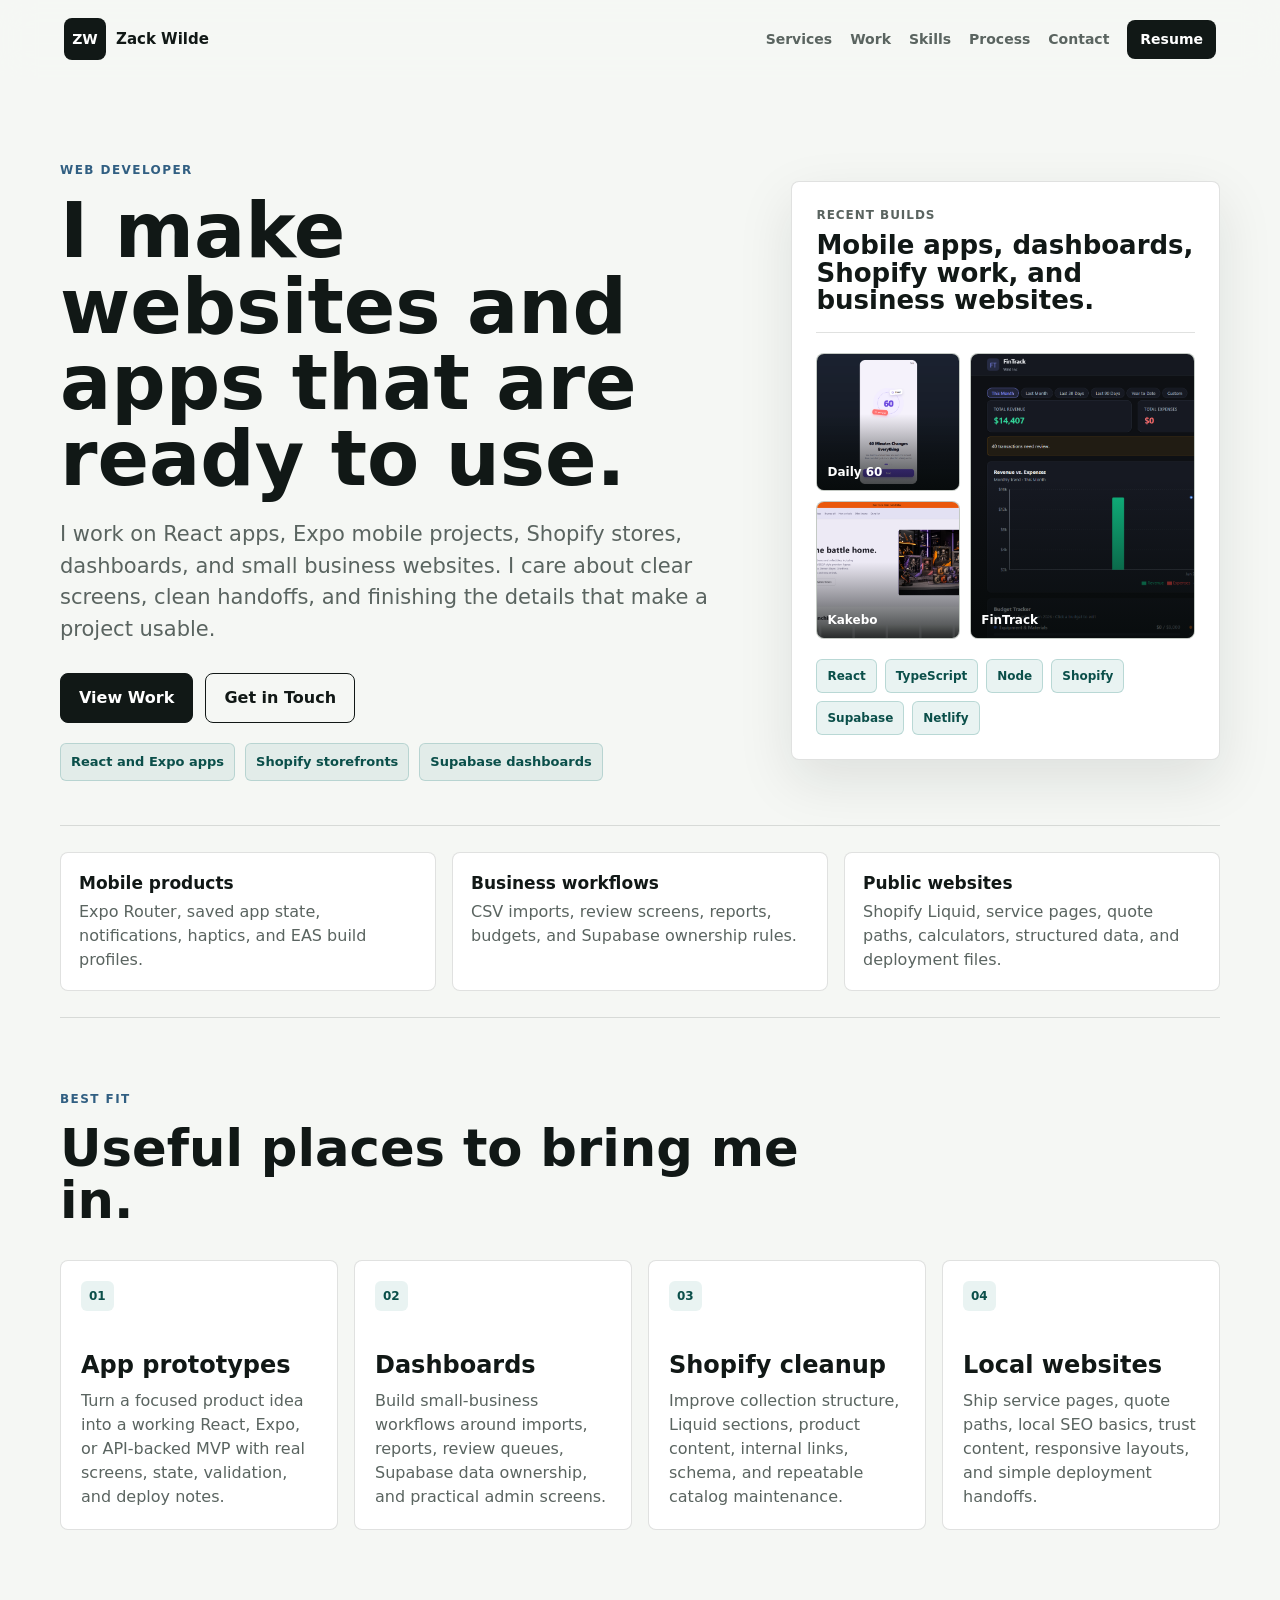
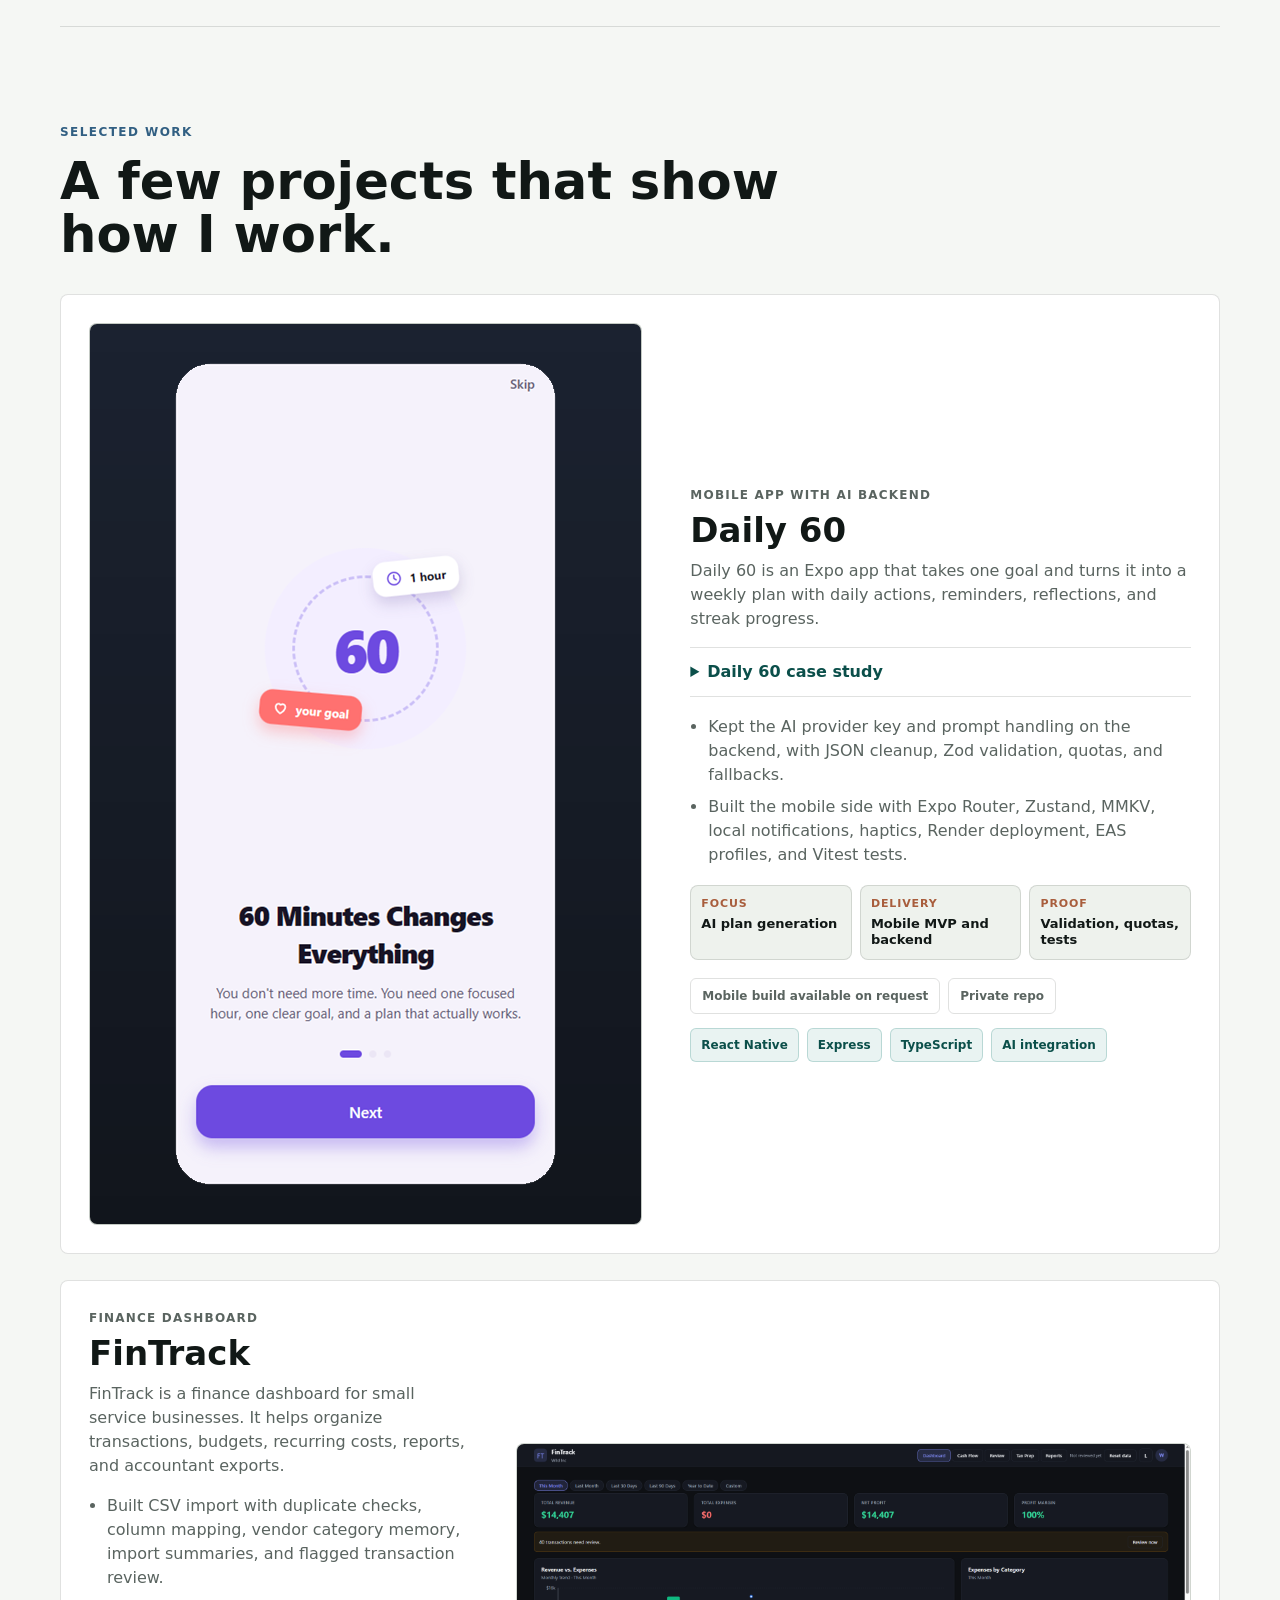
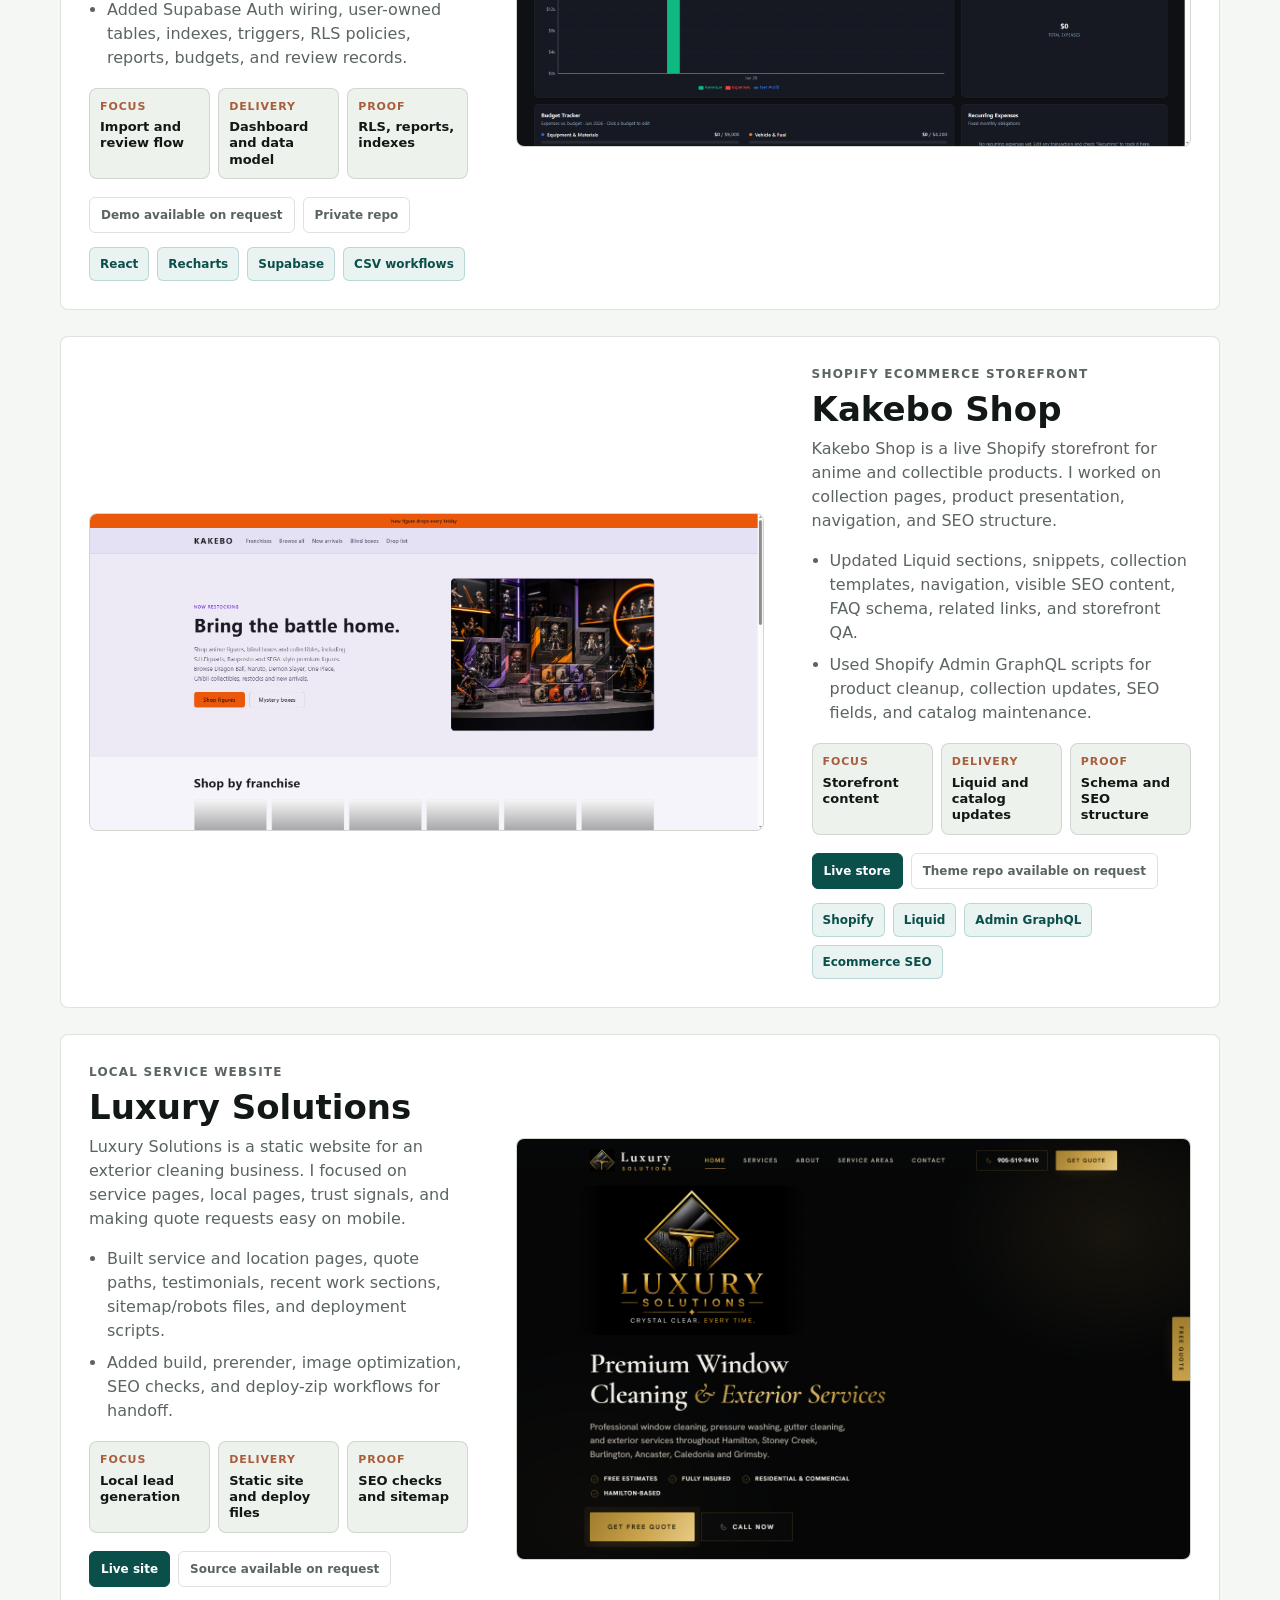
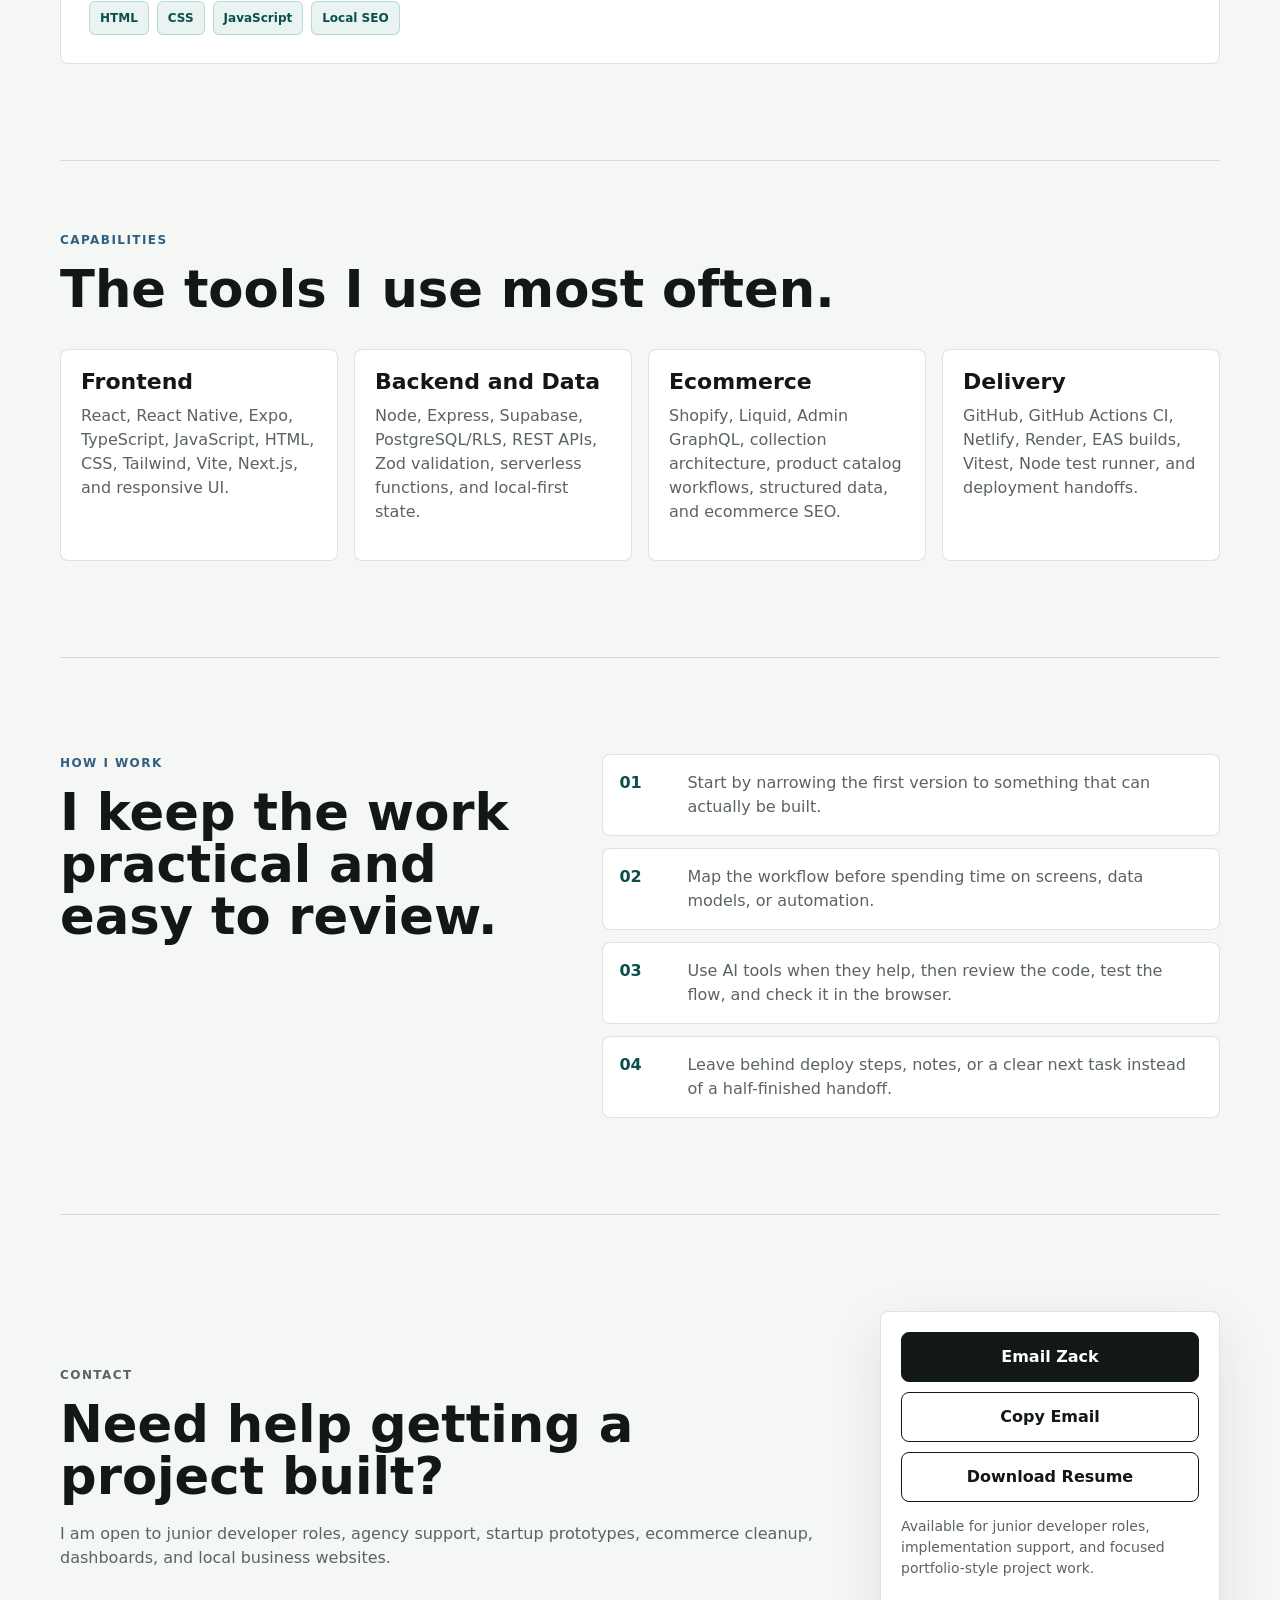
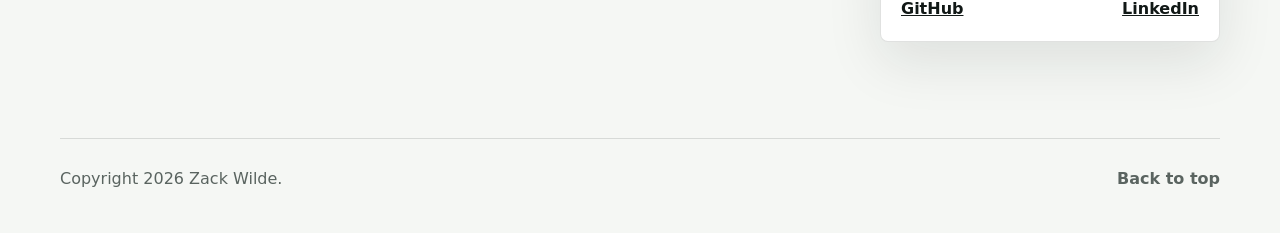
==== commit 71fa56ad: "Implement portfolio handoff updates" ====
--- a/index.html
+++ b/index.html
@@ -6,11 +6,21 @@
   <title>Zack Wilde | Web Developer</title>
   <meta name="description" content="Zack Wilde's web developer portfolio with React apps, Expo mobile work, Shopify storefronts, Supabase dashboards, and local business websites.">
   <meta name="theme-color" content="#f5f7f4">
+  <link rel="icon" type="image/svg+xml" href="assets/favicon.svg">
+  <link rel="icon" sizes="any" href="assets/favicon.ico">
+  <link rel="apple-touch-icon" sizes="180x180" href="assets/apple-touch-icon.png">
   <meta property="og:title" content="Zack Wilde | Web Developer">
   <meta property="og:description" content="React, Expo, Shopify, Supabase, and static website projects by Zack Wilde.">
   <meta property="og:type" content="website">
   <meta property="og:url" content="https://zackwilde.dev/">
-  <meta property="og:image" content="https://zackwilde.dev/assets/fintrack.png">
+  <meta property="og:image" content="https://zackwilde.dev/assets/og-image.png">
+  <meta property="og:image:width" content="1200">
+  <meta property="og:image:height" content="630">
+  <meta property="og:image:alt" content="Zack Wilde, Web Developer — React apps, Expo mobile, Shopify, and Supabase dashboards.">
+  <meta name="twitter:card" content="summary_large_image">
+  <meta name="twitter:title" content="Zack Wilde | Web Developer">
+  <meta name="twitter:description" content="React, Expo, Shopify, Supabase, and static website projects by Zack Wilde.">
+  <meta name="twitter:image" content="https://zackwilde.dev/assets/og-image.png">
   <link rel="canonical" href="https://zackwilde.dev/">
   <link rel="stylesheet" href="styles.css">
   <script type="application/ld+json">
@@ -46,6 +56,7 @@
       <span class="brand-text">Zack Wilde</span>
     </a>
     <nav class="nav" aria-label="Primary navigation">
+      <a href="#services">Services</a>
       <a href="#work">Work</a>
       <a href="#skills">Skills</a>
       <a href="#process">Process</a>
@@ -64,6 +75,11 @@
           <a class="button primary" href="#work">View Work</a>
           <a class="button secondary" href="#contact">Get in Touch</a>
         </div>
+        <div class="hero-highlights" aria-label="Work highlights">
+          <span>React and Expo apps</span>
+          <span>Shopify storefronts</span>
+          <span>Supabase dashboards</span>
+        </div>
       </div>
 
       <aside class="hero-panel" aria-label="Portfolio snapshot">
@@ -111,6 +127,35 @@
       </div>
     </section>
 
+    <section class="section services-section" id="services">
+      <div class="section-heading">
+        <p class="eyebrow">Best fit</p>
+        <h2>Useful places to bring me in.</h2>
+      </div>
+      <div class="service-grid">
+        <article>
+          <span>01</span>
+          <h3>App prototypes</h3>
+          <p>Turn a focused product idea into a working React, Expo, or API-backed MVP with real screens, state, validation, and deploy notes.</p>
+        </article>
+        <article>
+          <span>02</span>
+          <h3>Dashboards</h3>
+          <p>Build small-business workflows around imports, reports, review queues, Supabase data ownership, and practical admin screens.</p>
+        </article>
+        <article>
+          <span>03</span>
+          <h3>Shopify cleanup</h3>
+          <p>Improve collection structure, Liquid sections, product content, internal links, schema, and repeatable catalog maintenance.</p>
+        </article>
+        <article>
+          <span>04</span>
+          <h3>Local websites</h3>
+          <p>Ship service pages, quote paths, local SEO basics, trust content, responsive layouts, and simple deployment handoffs.</p>
+        </article>
+      </div>
+    </section>
+
     <section class="section" id="work">
       <div class="section-heading">
         <p class="eyebrow">Selected work</p>
@@ -126,10 +171,48 @@
             <p class="project-type">Mobile app with AI backend</p>
             <h3>Daily 60</h3>
             <p>Daily 60 is an Expo app that takes one goal and turns it into a weekly plan with daily actions, reminders, reflections, and streak progress.</p>
+            <details class="case-study">
+              <summary>Daily 60 case study</summary>
+              <div class="case-study-body">
+                <div>
+                  <strong>Problem</strong>
+                  <p>Planning tools often turn one goal into too much setup. Daily 60 keeps the first version narrow: one goal, one weekly plan, one action for today.</p>
+                </div>
+                <div>
+                  <strong>Constraints</strong>
+                  <p>The AI key had to stay off-device, responses needed to survive malformed model output, and the app still needed a useful fallback path.</p>
+                </div>
+                <div>
+                  <strong>Architecture</strong>
+                  <p>Expo Router handles the app flow, Zustand and MMKV keep local state fast, and an Express API owns prompt handling, quotas, JSON cleanup, and Zod validation.</p>
+                </div>
+                <div>
+                  <strong>Tradeoff</strong>
+                  <p>I kept plan generation server-side instead of calling AI from the app. That adds an API hop, but protects secrets and makes validation, rate limits, and provider changes easier.</p>
+                </div>
+                <div>
+                  <strong>Testing</strong>
+                  <p>Vitest covers the mobile store and backend behavior, with GitHub Actions CI running typecheck and test jobs before handoff.</p>
+                </div>
+                <div>
+                  <strong>Outcome</strong>
+                  <p>The result is a reviewable mobile MVP with onboarding, AI plan generation, daily actions, reminders, haptics, reflections, streaks, and deploy notes.</p>
+                </div>
+              </div>
+            </details>
             <ul>
               <li>Kept the AI provider key and prompt handling on the backend, with JSON cleanup, Zod validation, quotas, and fallbacks.</li>
               <li>Built the mobile side with Expo Router, Zustand, MMKV, local notifications, haptics, Render deployment, EAS profiles, and Vitest tests.</li>
             </ul>
+            <dl class="project-facts" aria-label="Daily 60 project facts">
+              <div><dt>Focus</dt><dd>AI plan generation</dd></div>
+              <div><dt>Delivery</dt><dd>Mobile MVP and backend</dd></div>
+              <div><dt>Proof</dt><dd>Validation, quotas, tests</dd></div>
+            </dl>
+            <div class="project-links" aria-label="Daily 60 project access">
+              <span class="project-link is-muted">Mobile build available on request</span>
+              <span class="project-link is-muted">Private repo</span>
+            </div>
             <div class="tags"><span>React Native</span><span>Express</span><span>TypeScript</span><span>AI integration</span></div>
           </div>
         </article>
@@ -146,6 +229,15 @@
               <li>Built CSV import with duplicate checks, column mapping, vendor category memory, import summaries, and flagged transaction review.</li>
               <li>Added Supabase Auth wiring, user-owned tables, indexes, triggers, RLS policies, reports, budgets, and review records.</li>
             </ul>
+            <dl class="project-facts" aria-label="FinTrack project facts">
+              <div><dt>Focus</dt><dd>Import and review flow</dd></div>
+              <div><dt>Delivery</dt><dd>Dashboard and data model</dd></div>
+              <div><dt>Proof</dt><dd>RLS, reports, indexes</dd></div>
+            </dl>
+            <div class="project-links" aria-label="FinTrack project access">
+              <span class="project-link is-muted">Demo available on request</span>
+              <span class="project-link is-muted">Private repo</span>
+            </div>
             <div class="tags"><span>React</span><span>Recharts</span><span>Supabase</span><span>CSV workflows</span></div>
           </div>
         </article>
@@ -162,6 +254,15 @@
               <li>Updated Liquid sections, snippets, collection templates, navigation, visible SEO content, FAQ schema, related links, and storefront QA.</li>
               <li>Used Shopify Admin GraphQL scripts for product cleanup, collection updates, SEO fields, and catalog maintenance.</li>
             </ul>
+            <dl class="project-facts" aria-label="Kakebo Shop project facts">
+              <div><dt>Focus</dt><dd>Storefront content</dd></div>
+              <div><dt>Delivery</dt><dd>Liquid and catalog updates</dd></div>
+              <div><dt>Proof</dt><dd>Schema and SEO structure</dd></div>
+            </dl>
+            <div class="project-links" aria-label="Kakebo Shop project links">
+              <a class="project-link" href="https://kakeboshop.com/" target="_blank" rel="noopener">Live store</a>
+              <span class="project-link is-muted">Theme repo available on request</span>
+            </div>
             <div class="tags"><span>Shopify</span><span>Liquid</span><span>Admin GraphQL</span><span>Ecommerce SEO</span></div>
           </div>
         </article>
@@ -178,6 +279,15 @@
               <li>Built service and location pages, quote paths, testimonials, recent work sections, sitemap/robots files, and deployment scripts.</li>
               <li>Added build, prerender, image optimization, SEO checks, and deploy-zip workflows for handoff.</li>
             </ul>
+            <dl class="project-facts" aria-label="Luxury Solutions project facts">
+              <div><dt>Focus</dt><dd>Local lead generation</dd></div>
+              <div><dt>Delivery</dt><dd>Static site and deploy files</dd></div>
+              <div><dt>Proof</dt><dd>SEO checks and sitemap</dd></div>
+            </dl>
+            <div class="project-links" aria-label="Luxury Solutions project links">
+              <a class="project-link" href="https://theluxurysolution.ca/" target="_blank" rel="noopener">Live site</a>
+              <span class="project-link is-muted">Source available on request</span>
+            </div>
             <div class="tags"><span>HTML</span><span>CSS</span><span>JavaScript</span><span>Local SEO</span></div>
           </div>
         </article>
@@ -204,7 +314,7 @@
         </article>
         <article>
           <h3>Delivery</h3>
-          <p>GitHub, Netlify, Render, EAS builds, Playwright QA, Vitest, Node test runner, and deployment handoffs.</p>
+          <p>GitHub, GitHub Actions CI, Netlify, Render, EAS builds, Vitest, Node test runner, and deployment handoffs.</p>
         </article>
       </div>
     </section>
@@ -230,7 +340,9 @@
       </div>
       <div class="contact-card">
         <a class="button primary full" href="mailto:zackwildebusiness@gmail.com">Email Zack</a>
+        <button class="button secondary full" type="button" data-copy-email data-email="zackwildebusiness@gmail.com">Copy Email</button>
         <a class="button secondary full" href="Zack_Wilde_Resume.pdf">Download Resume</a>
+        <p class="contact-note">Available for junior developer roles, implementation support, and focused portfolio-style project work.</p>
         <div class="contact-links">
           <a href="https://github.com/zackwildebusiness-glitch">GitHub</a>
           <a href="https://www.linkedin.com/in/zachary-wilde-5b82222b8/">LinkedIn</a>
@@ -244,7 +356,7 @@
     <a href="#top">Back to top</a>
   </footer>
 
-  <div class="lightbox" data-lightbox hidden>
+  <div class="lightbox" data-lightbox role="dialog" aria-modal="true" aria-label="Enlarged project screenshot" hidden>
     <button class="lightbox-close" type="button" data-lightbox-close aria-label="Close enlarged screenshot">Close</button>
     <img src="" alt="" data-lightbox-image>
   </div>
--- a/styles.css
+++ b/styles.css
@@ -187,6 +187,23 @@
   gap: 12px;
 }
 
+.hero-highlights {
+  display: flex;
+  flex-wrap: wrap;
+  gap: 10px;
+  margin-top: 20px;
+}
+
+.hero-highlights span {
+  padding: 8px 10px;
+  color: var(--accent-dark);
+  background: rgba(15, 118, 110, 0.08);
+  border: 1px solid rgba(15, 118, 110, 0.2);
+  border-radius: 6px;
+  font-size: 13px;
+  font-weight: 800;
+}
+
 .button {
   display: inline-flex;
   min-height: 46px;
@@ -195,8 +212,11 @@
   padding: 12px 18px;
   border: 1px solid var(--ink);
   border-radius: 8px;
+  color: inherit;
+  font: inherit;
   font-weight: 800;
   text-decoration: none;
+  cursor: pointer;
 }
 
 .button.primary {
@@ -336,6 +356,46 @@
   margin-bottom: 34px;
 }
 
+.services-section {
+  padding-top: 72px;
+}
+
+.service-grid {
+  display: grid;
+  grid-template-columns: repeat(4, minmax(0, 1fr));
+  gap: 16px;
+}
+
+.service-grid article {
+  display: flex;
+  min-height: 260px;
+  flex-direction: column;
+  padding: 20px;
+  background: var(--panel);
+  border: 1px solid var(--line);
+  border-radius: 8px;
+}
+
+.service-grid span {
+  width: fit-content;
+  margin-bottom: 42px;
+  padding: 6px 8px;
+  color: var(--accent-dark);
+  background: rgba(15, 118, 110, 0.09);
+  border-radius: 6px;
+  font-size: 12px;
+  font-weight: 900;
+}
+
+.service-grid h3 {
+  font-size: 24px;
+}
+
+.service-grid p {
+  margin-bottom: 0;
+  color: var(--muted);
+}
+
 .proof-band {
   display: grid;
   grid-template-columns: repeat(3, minmax(0, 1fr));
@@ -454,6 +514,108 @@
   margin-bottom: 8px;
 }
 
+.project-facts {
+  display: grid;
+  grid-template-columns: repeat(3, minmax(0, 1fr));
+  gap: 8px;
+  margin: 0 0 18px;
+}
+
+.project-facts div {
+  padding: 10px;
+  background: var(--soft-panel);
+  border: 1px solid var(--line);
+  border-radius: 8px;
+}
+
+.project-facts dt {
+  margin-bottom: 4px;
+  color: var(--rust);
+  font-size: 11px;
+  font-weight: 900;
+  letter-spacing: 0.08em;
+  text-transform: uppercase;
+}
+
+.project-facts dd {
+  margin: 0;
+  color: var(--ink);
+  font-size: 13px;
+  font-weight: 800;
+  line-height: 1.25;
+}
+
+.case-study {
+  margin: 16px 0 18px;
+  border-top: 1px solid var(--line);
+  border-bottom: 1px solid var(--line);
+}
+
+.case-study summary {
+  min-height: 44px;
+  padding: 12px 0;
+  color: var(--accent-dark);
+  font-weight: 900;
+  cursor: pointer;
+}
+
+.case-study summary:hover {
+  color: var(--ink);
+}
+
+.case-study-body {
+  display: grid;
+  grid-template-columns: repeat(2, minmax(0, 1fr));
+  gap: 14px 18px;
+  padding: 0 0 16px;
+}
+
+.case-study-body strong {
+  display: block;
+  margin-bottom: 4px;
+  color: var(--ink);
+  font-size: 12px;
+  letter-spacing: 0.08em;
+  text-transform: uppercase;
+}
+
+.case-study-body p {
+  margin-bottom: 0;
+  font-size: 14px;
+}
+
+.project-links {
+  display: flex;
+  flex-wrap: wrap;
+  gap: 8px;
+  margin: 0 0 14px;
+}
+
+.project-link {
+  display: inline-flex;
+  min-height: 36px;
+  align-items: center;
+  padding: 8px 11px;
+  color: #fff;
+  background: var(--accent-dark);
+  border: 1px solid var(--accent-dark);
+  border-radius: 6px;
+  font-size: 12px;
+  font-weight: 900;
+  text-decoration: none;
+}
+
+.project-link[href]:hover {
+  background: var(--ink);
+  border-color: var(--ink);
+}
+
+.project-link.is-muted {
+  color: var(--muted);
+  background: transparent;
+  border-color: var(--line);
+}
+
 .capability-grid {
   display: grid;
   grid-template-columns: repeat(4, minmax(0, 1fr));
@@ -518,6 +680,12 @@
 
 .contact-card .button + .button {
   margin-top: 10px;
+}
+
+.contact-note {
+  margin: 14px 0 0;
+  color: var(--muted);
+  font-size: 14px;
 }
 
 .contact-links {
@@ -617,6 +785,7 @@
   }
 
   .proof-band,
+  .service-grid,
   .capability-grid {
     grid-template-columns: repeat(2, minmax(0, 1fr));
   }
@@ -645,8 +814,16 @@
   }
 
   h1 {
+    max-width: 340px;
     font-size: 36px;
     line-height: 1.05;
+  }
+
+  .hero-copy,
+  .hero-lede,
+  .hero-actions,
+  .hero-highlights {
+    max-width: 340px;
   }
 
   .hero {
@@ -665,12 +842,25 @@
 
   .hero-workbench,
   .proof-band,
+  .service-grid,
   .capability-grid {
     grid-template-columns: 1fr;
   }
 
+  .hero-highlights {
+    display: grid;
+  }
+
   .project {
     padding: 14px;
+  }
+
+  .project-facts {
+    grid-template-columns: 1fr;
+  }
+
+  .case-study-body {
+    grid-template-columns: 1fr;
   }
 
   .app-shot img {
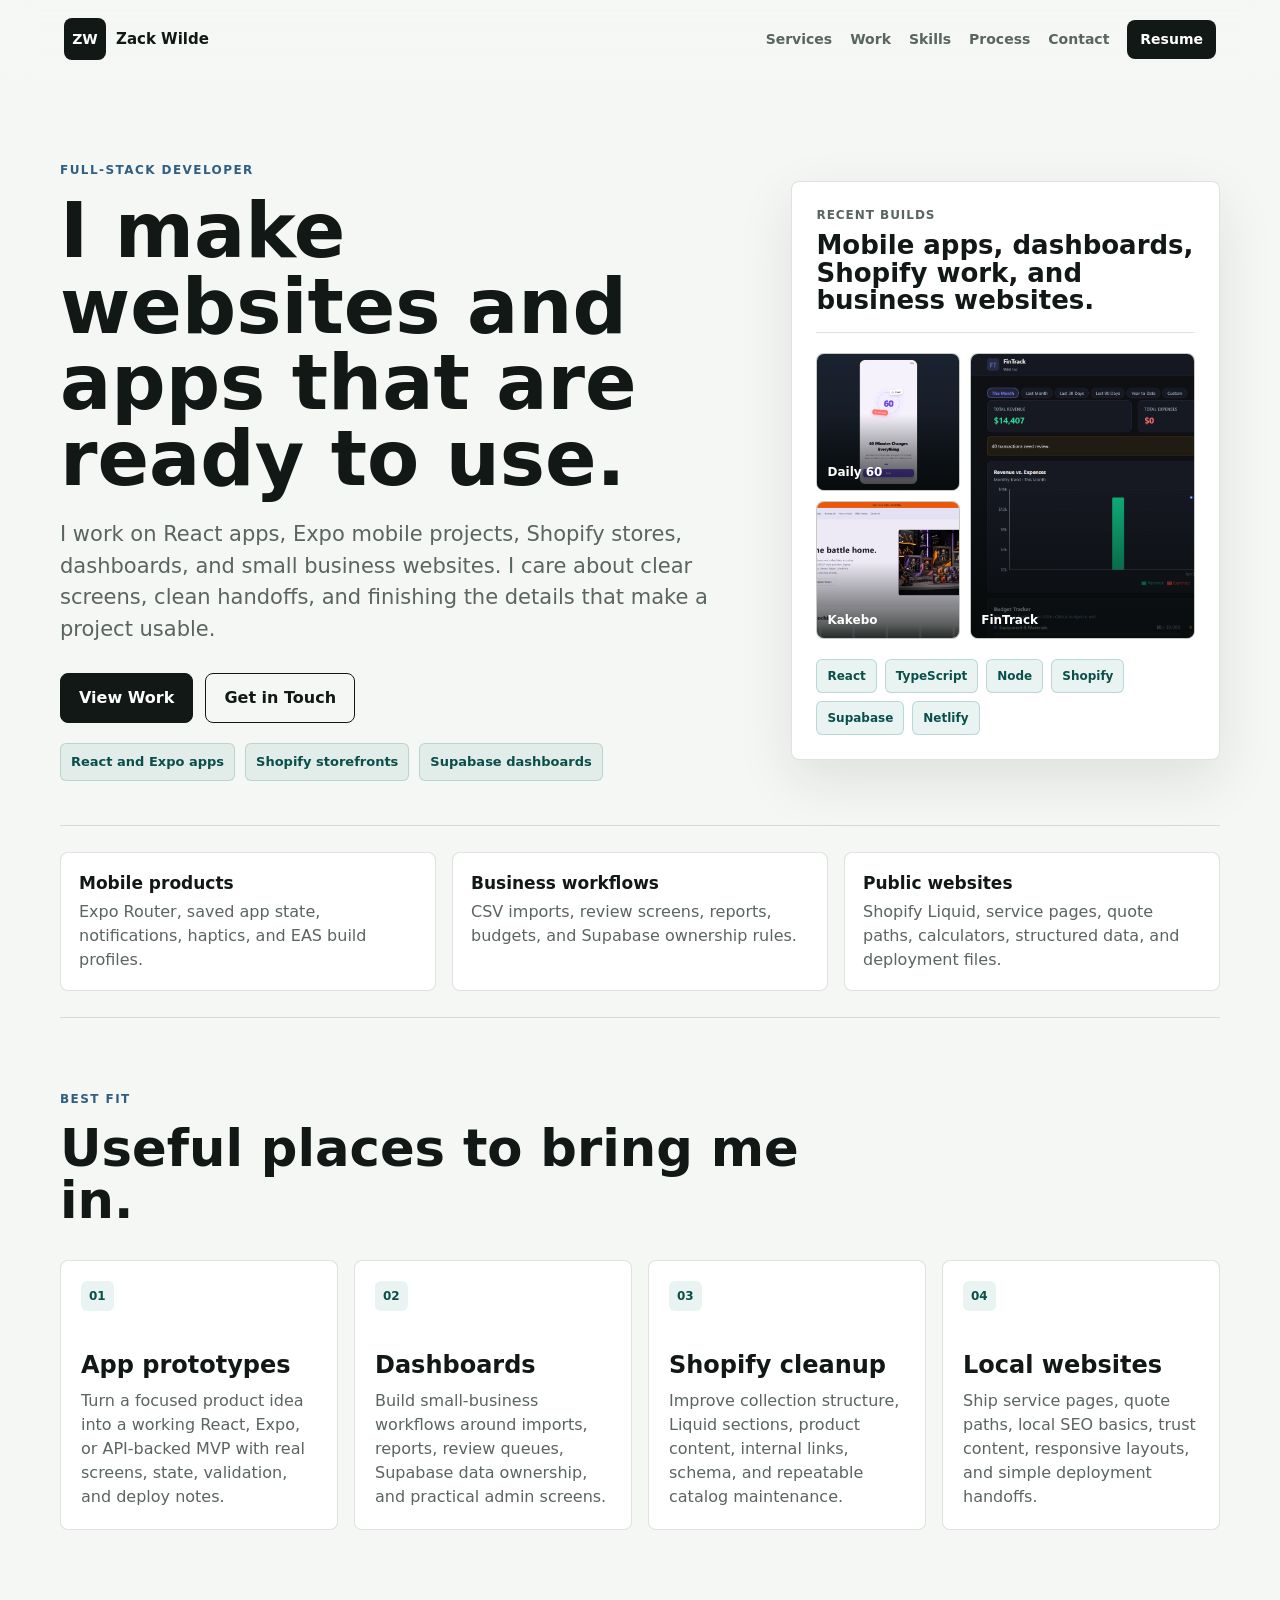
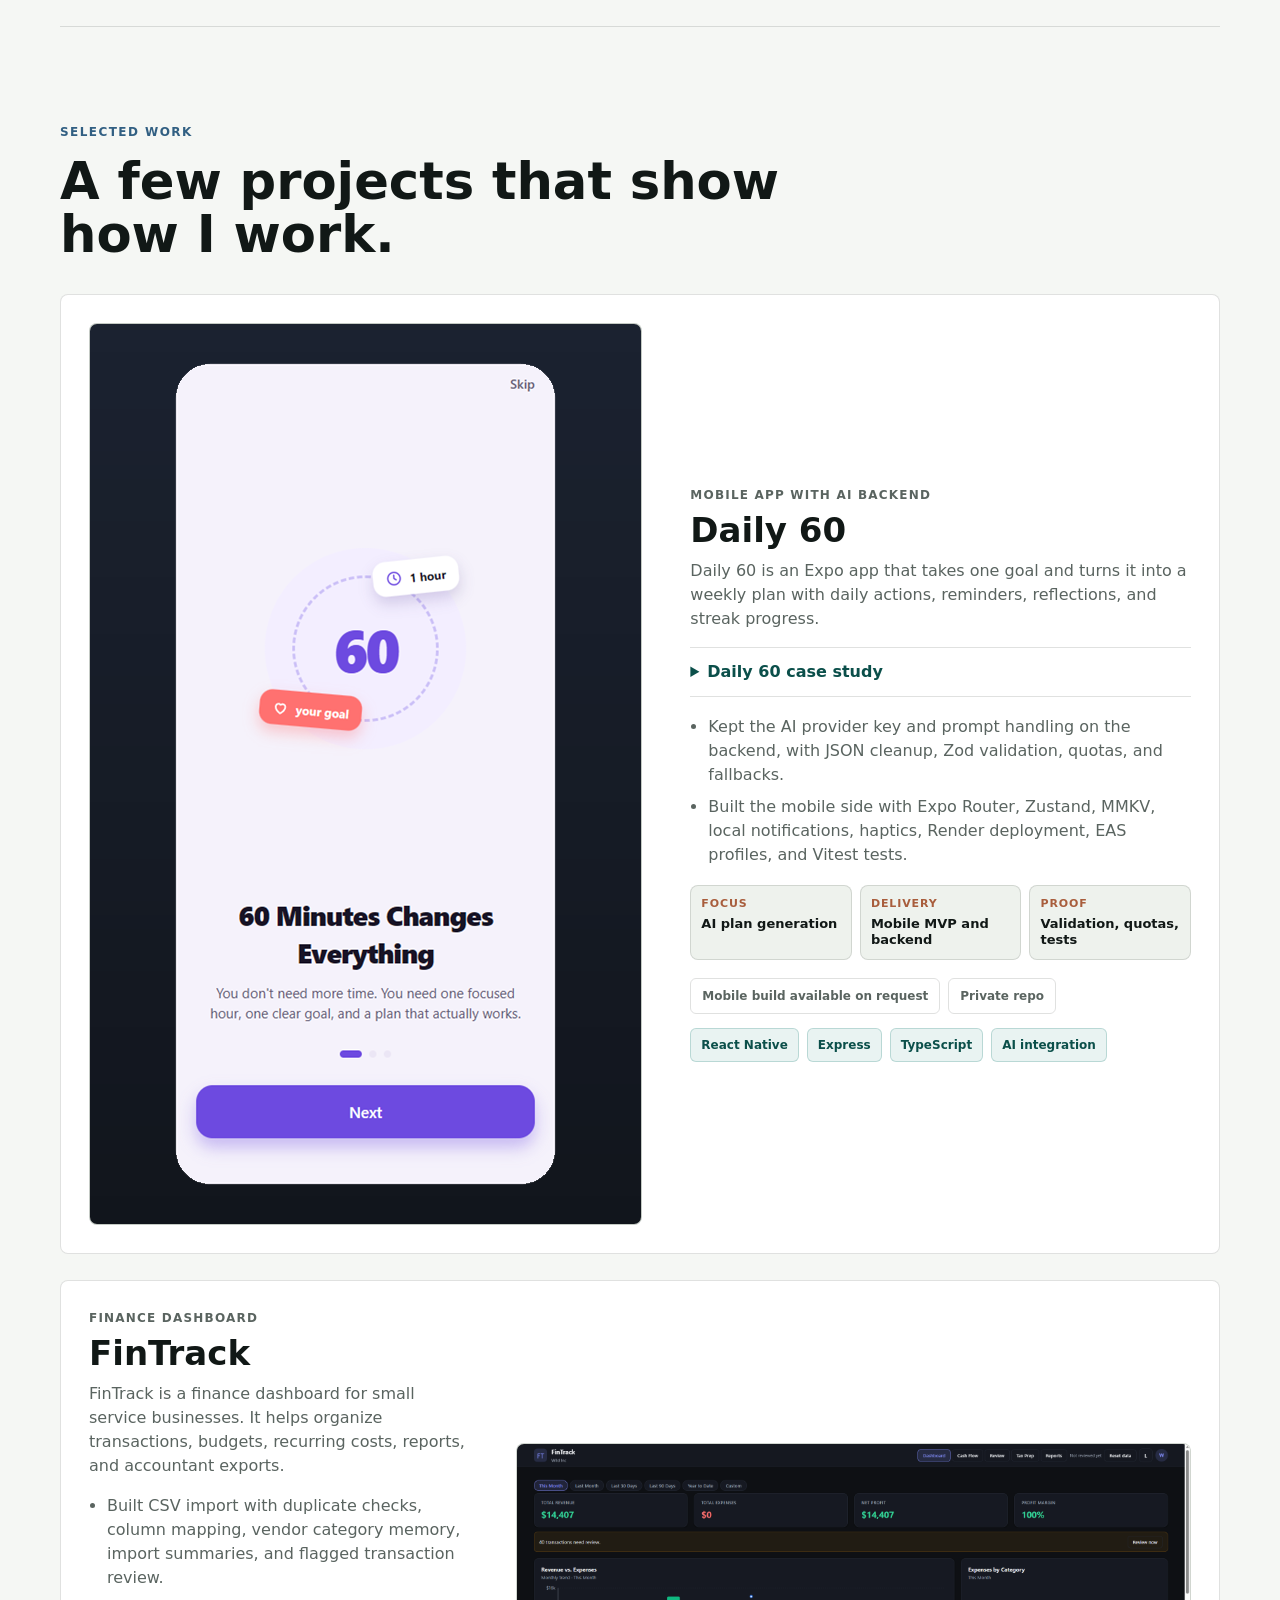
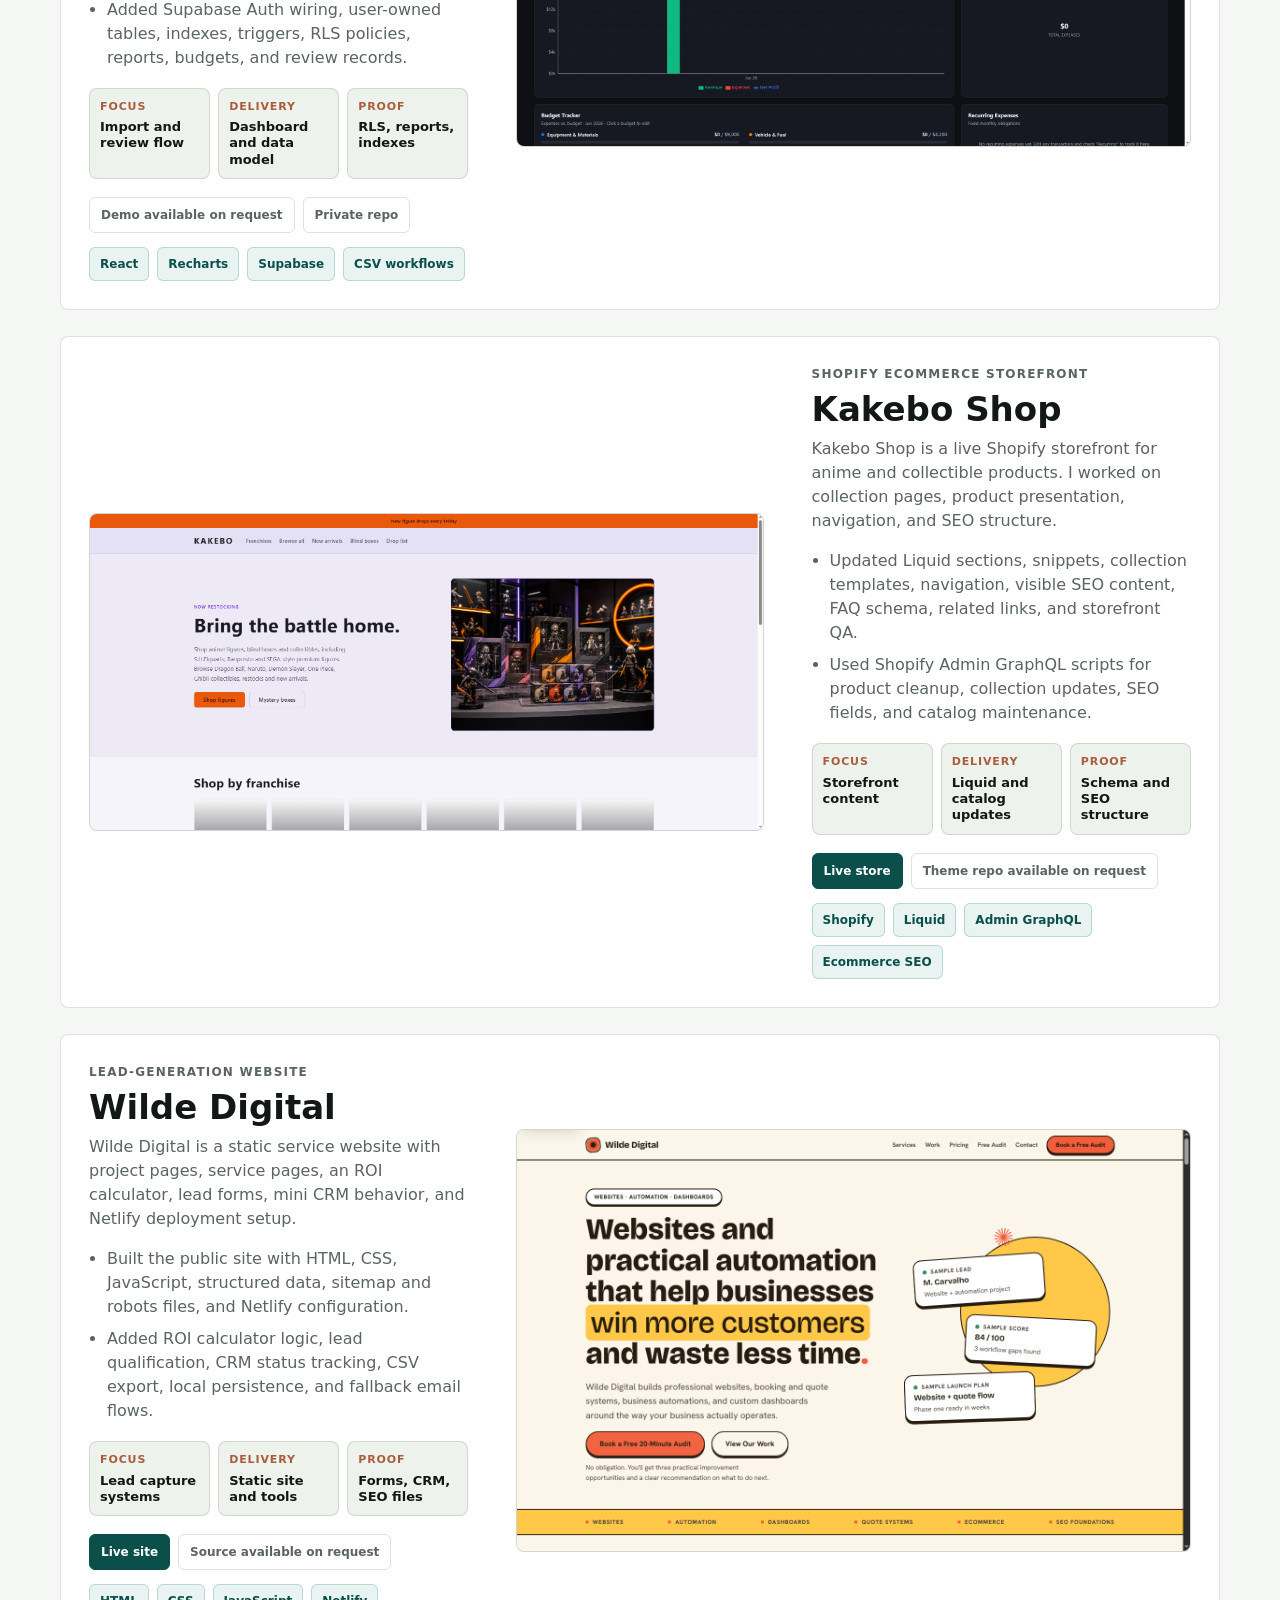
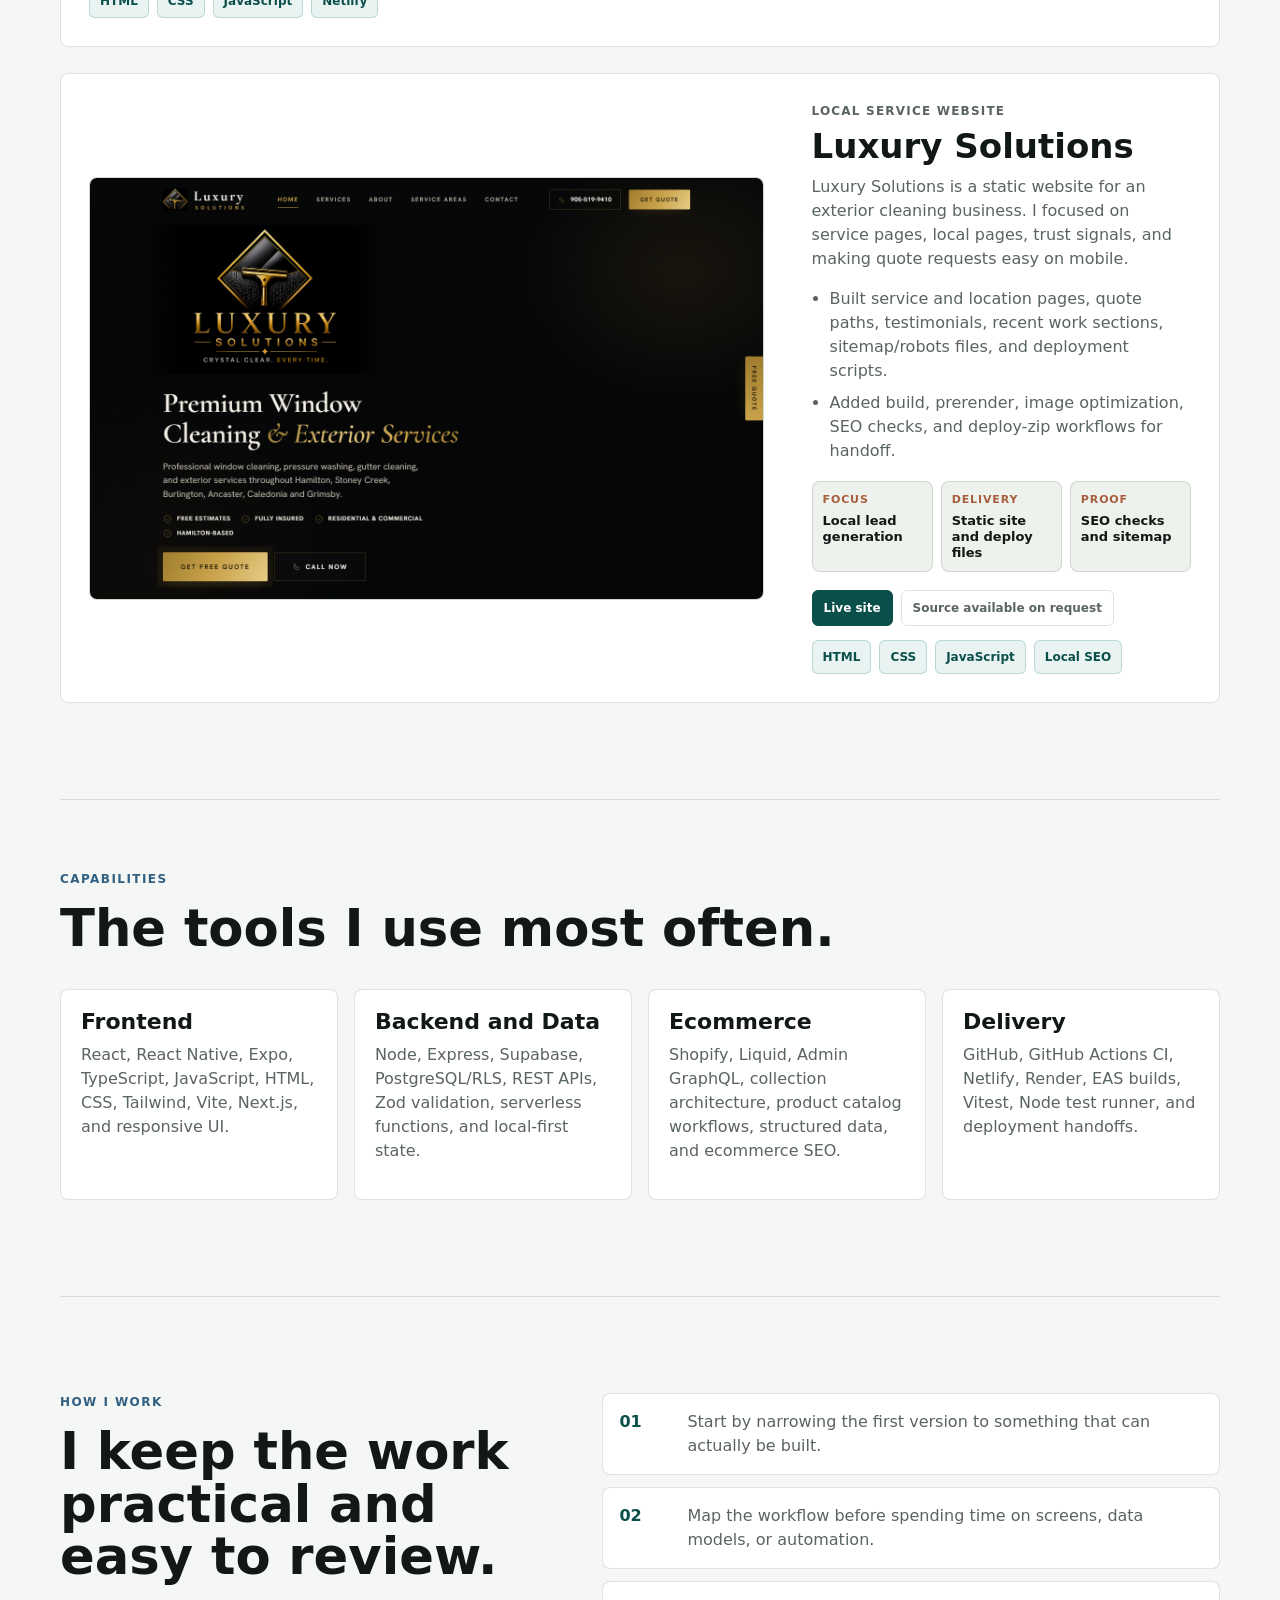
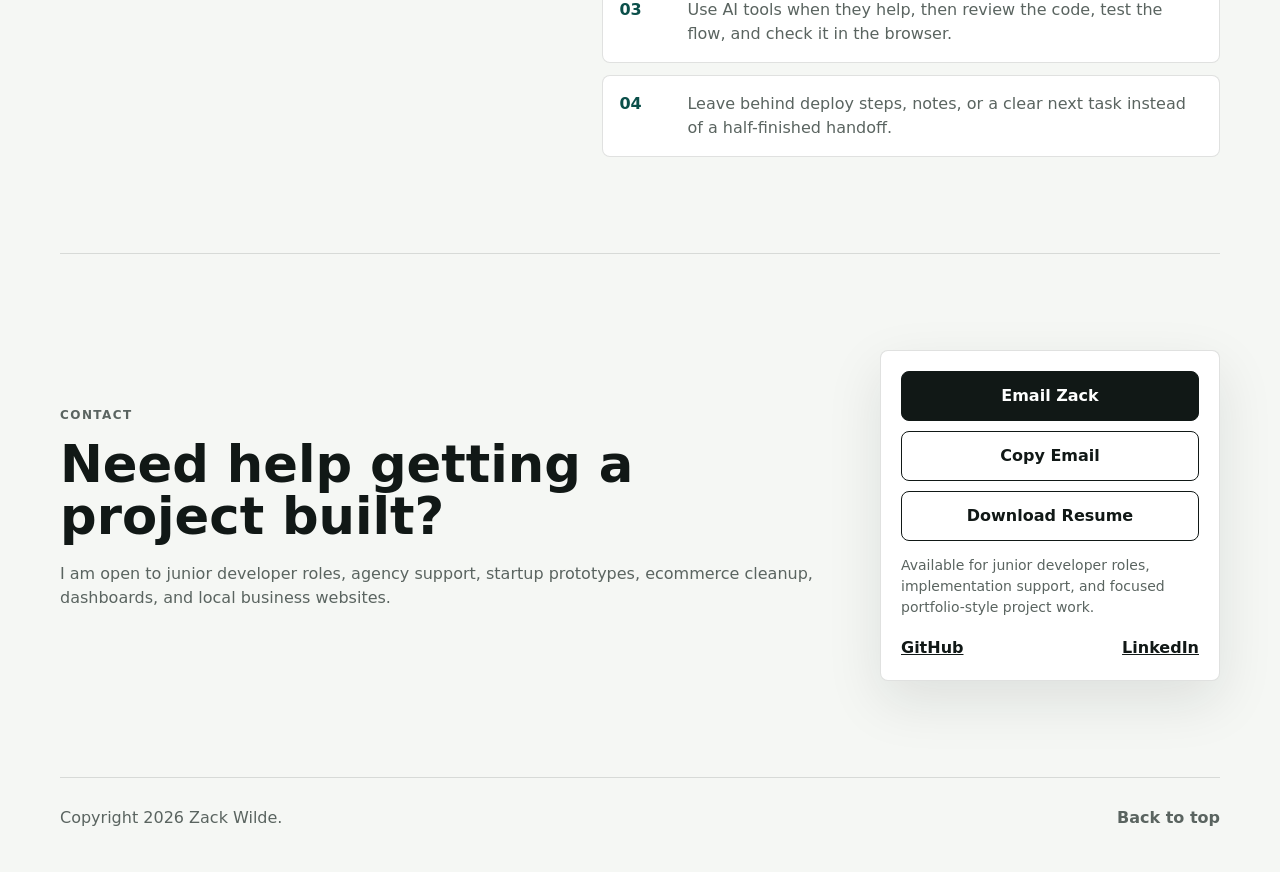
==== commit 7d9244f6: "Apply portfolio handoff updates" ====
--- a/index.html
+++ b/index.html
@@ -3,34 +3,34 @@
 <head>
   <meta charset="utf-8">
   <meta name="viewport" content="width=device-width, initial-scale=1">
-  <title>Zack Wilde | Web Developer</title>
-  <meta name="description" content="Zack Wilde's web developer portfolio with React apps, Expo mobile work, Shopify storefronts, Supabase dashboards, and local business websites.">
+  <title>Zack Wilde | Full-Stack Developer</title>
+  <meta name="description" content="Zack Wilde's full-stack developer portfolio with React apps, Expo mobile work, Shopify storefronts, Supabase dashboards, and local business websites.">
   <meta name="theme-color" content="#f5f7f4">
   <link rel="icon" type="image/svg+xml" href="assets/favicon.svg">
   <link rel="icon" sizes="any" href="assets/favicon.ico">
   <link rel="apple-touch-icon" sizes="180x180" href="assets/apple-touch-icon.png">
-  <meta property="og:title" content="Zack Wilde | Web Developer">
+  <meta property="og:title" content="Zack Wilde | Full-Stack Developer">
   <meta property="og:description" content="React, Expo, Shopify, Supabase, and static website projects by Zack Wilde.">
   <meta property="og:type" content="website">
-  <meta property="og:url" content="https://zackwilde.dev/">
-  <meta property="og:image" content="https://zackwilde.dev/assets/og-image.png">
+  <meta property="og:url" content="https://zackwilde-dev.netlify.app/">
+  <meta property="og:image" content="https://zackwilde-dev.netlify.app/assets/og-image.png">
   <meta property="og:image:width" content="1200">
   <meta property="og:image:height" content="630">
-  <meta property="og:image:alt" content="Zack Wilde, Web Developer — React apps, Expo mobile, Shopify, and Supabase dashboards.">
+  <meta property="og:image:alt" content="Zack Wilde, Full-Stack Developer — React apps, Expo mobile, Shopify, and Supabase dashboards.">
   <meta name="twitter:card" content="summary_large_image">
-  <meta name="twitter:title" content="Zack Wilde | Web Developer">
+  <meta name="twitter:title" content="Zack Wilde | Full-Stack Developer">
   <meta name="twitter:description" content="React, Expo, Shopify, Supabase, and static website projects by Zack Wilde.">
-  <meta name="twitter:image" content="https://zackwilde.dev/assets/og-image.png">
-  <link rel="canonical" href="https://zackwilde.dev/">
+  <meta name="twitter:image" content="https://zackwilde-dev.netlify.app/assets/og-image.png">
+  <link rel="canonical" href="https://zackwilde-dev.netlify.app/">
   <link rel="stylesheet" href="styles.css">
   <script type="application/ld+json">
   {
     "@context": "https://schema.org",
     "@type": "Person",
     "name": "Zack Wilde",
-    "url": "https://zackwilde.dev/",
+    "url": "https://zackwilde-dev.netlify.app/",
     "email": "mailto:zackwildebusiness@gmail.com",
-    "jobTitle": "Web Developer and Product Builder",
+    "jobTitle": "Full-Stack Developer",
     "sameAs": [
       "https://github.com/zackwildebusiness-glitch",
       "https://www.linkedin.com/in/zachary-wilde-5b82222b8/"
@@ -68,7 +68,7 @@
   <main id="main">
     <section class="hero" id="top">
       <div class="hero-copy">
-        <p class="eyebrow">Web developer</p>
+        <p class="eyebrow">Full-stack developer</p>
         <h1>I make websites and apps that are ready to use.</h1>
         <p class="hero-lede">I work on React apps, Expo mobile projects, Shopify stores, dashboards, and small business websites. I care about clear screens, clean handoffs, and finishing the details that make a project usable.</p>
         <div class="hero-actions" aria-label="Primary actions">
@@ -268,6 +268,31 @@
         </article>
 
         <article class="project desktop-project reverse">
+          <a class="project-media desktop-shot" href="assets/wilde-digital.png" aria-label="Open full Wilde Digital screenshot">
+            <img src="assets/wilde-digital.png" alt="Wilde Digital website screenshot showing web design, automation, and dashboard services homepage" width="1440" height="900" loading="lazy">
+          </a>
+          <div class="project-copy">
+            <p class="project-type">Lead-generation website</p>
+            <h3>Wilde Digital</h3>
+            <p>Wilde Digital is a static service website with project pages, service pages, an ROI calculator, lead forms, mini CRM behavior, and Netlify deployment setup.</p>
+            <ul>
+              <li>Built the public site with HTML, CSS, JavaScript, structured data, sitemap and robots files, and Netlify configuration.</li>
+              <li>Added ROI calculator logic, lead qualification, CRM status tracking, CSV export, local persistence, and fallback email flows.</li>
+            </ul>
+            <dl class="project-facts" aria-label="Wilde Digital project facts">
+              <div><dt>Focus</dt><dd>Lead capture systems</dd></div>
+              <div><dt>Delivery</dt><dd>Static site and tools</dd></div>
+              <div><dt>Proof</dt><dd>Forms, CRM, SEO files</dd></div>
+            </dl>
+            <div class="project-links" aria-label="Wilde Digital project links">
+              <a class="project-link" href="https://wildedigital.ca/" target="_blank" rel="noopener">Live site</a>
+              <span class="project-link is-muted">Source available on request</span>
+            </div>
+            <div class="tags"><span>HTML</span><span>CSS</span><span>JavaScript</span><span>Netlify</span></div>
+          </div>
+        </article>
+
+        <article class="project desktop-project">
           <a class="project-media desktop-shot" href="assets/luxury-solutions.png" aria-label="Open full Luxury Solutions screenshot">
             <img src="assets/luxury-solutions.png" alt="Luxury Solutions local service website screenshot with premium exterior cleaning homepage" width="1440" height="900" loading="lazy">
           </a>
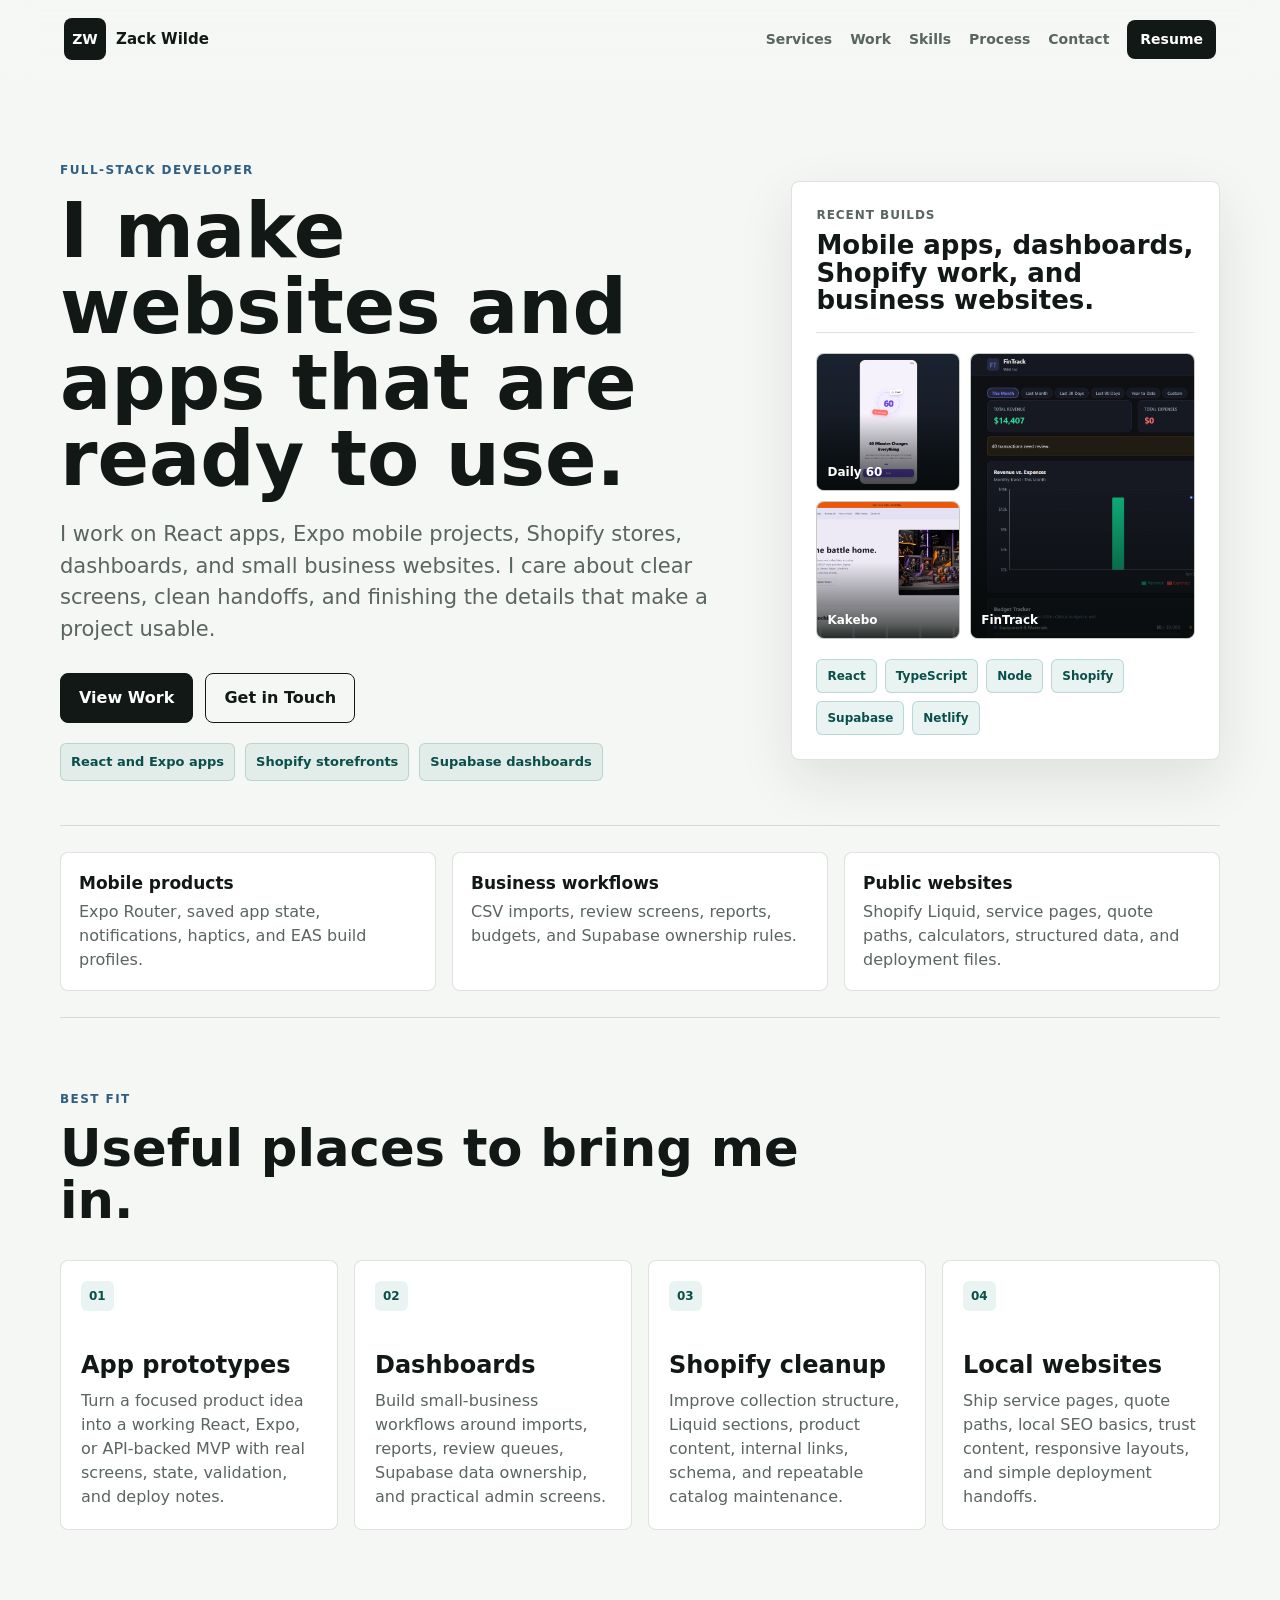
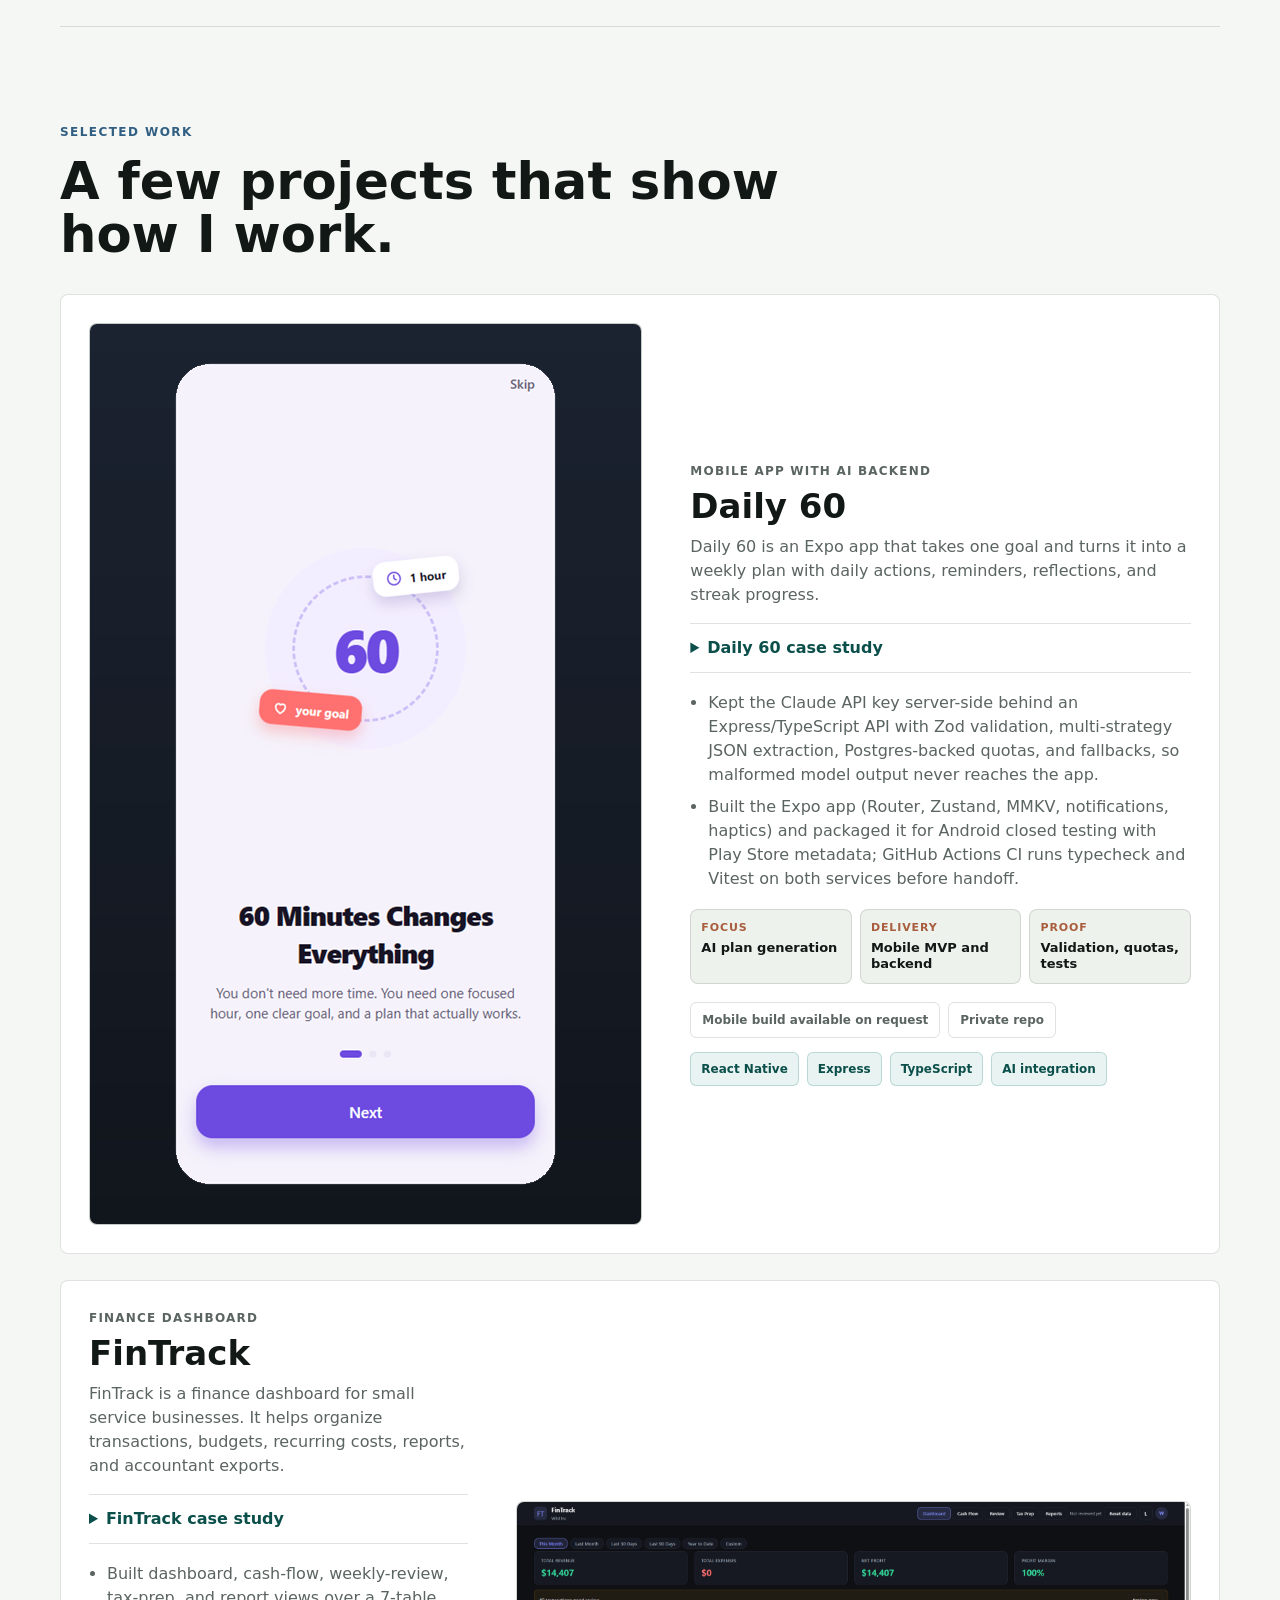
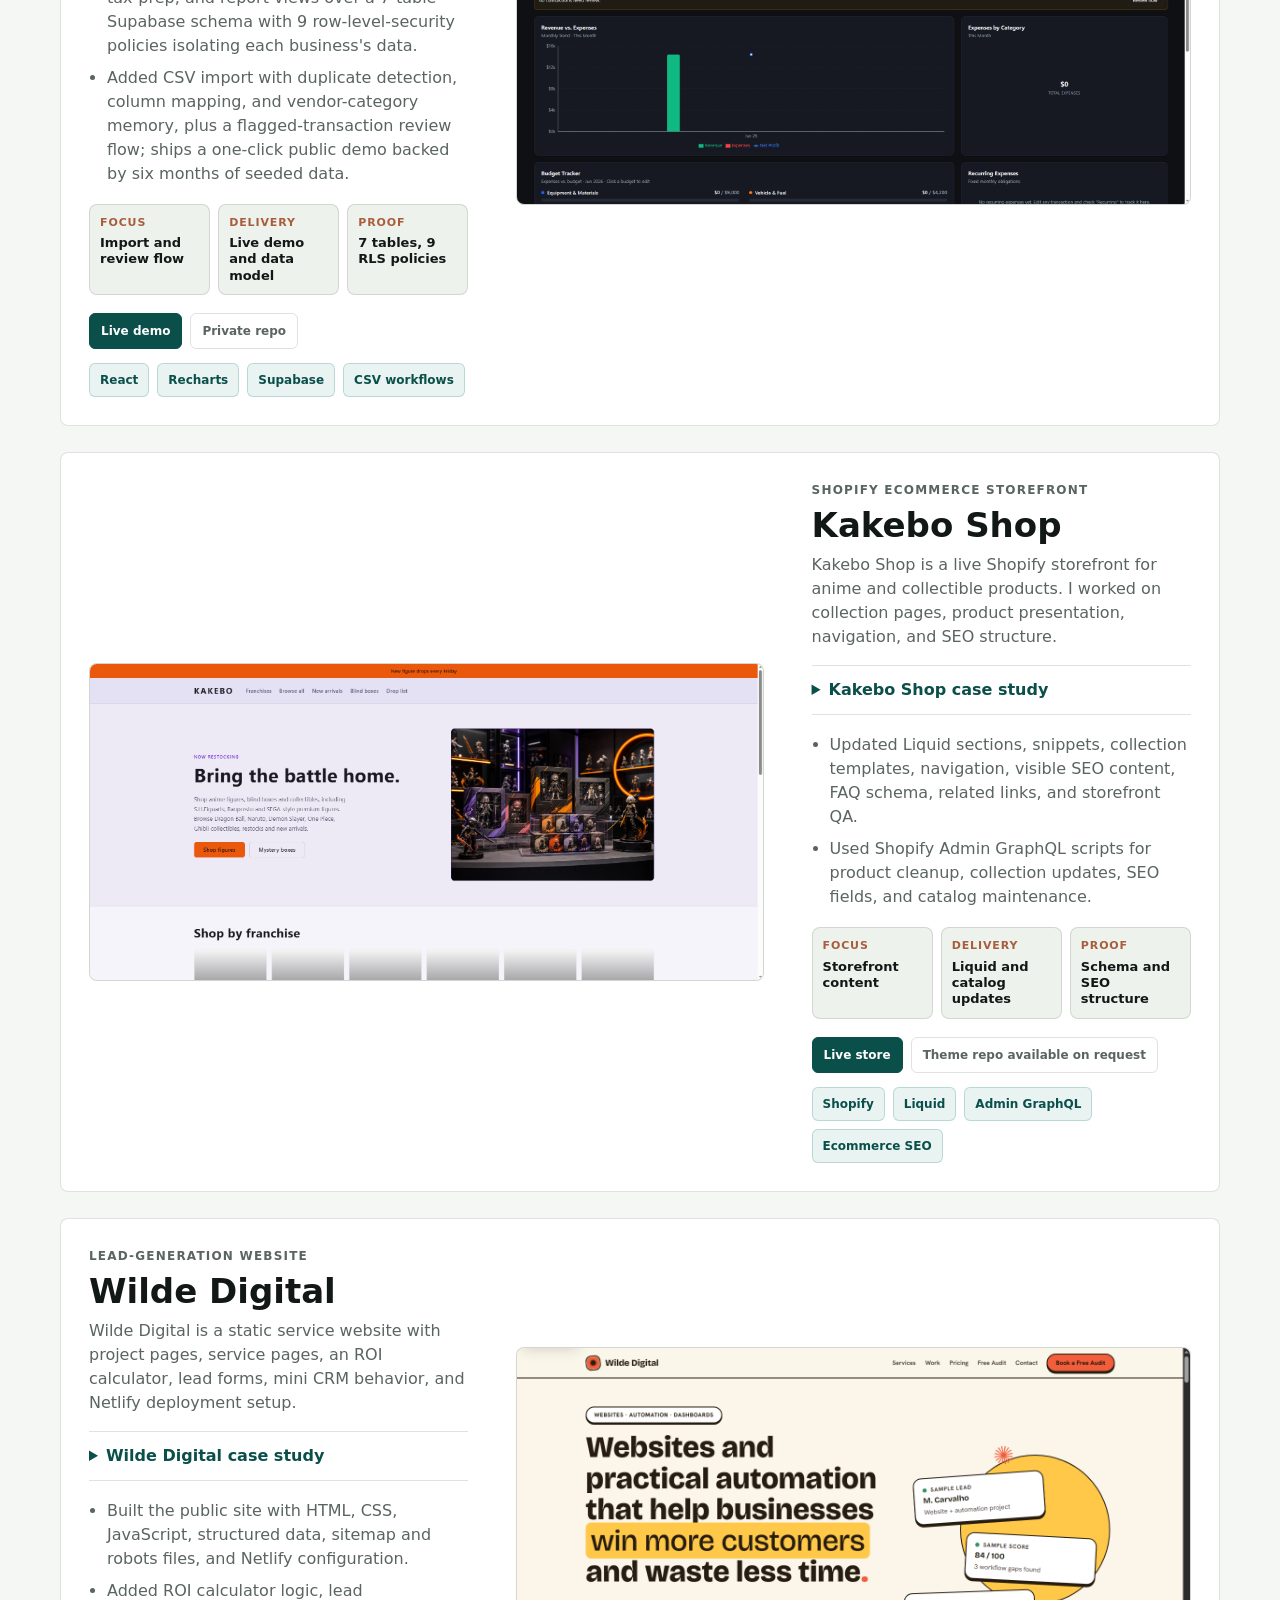
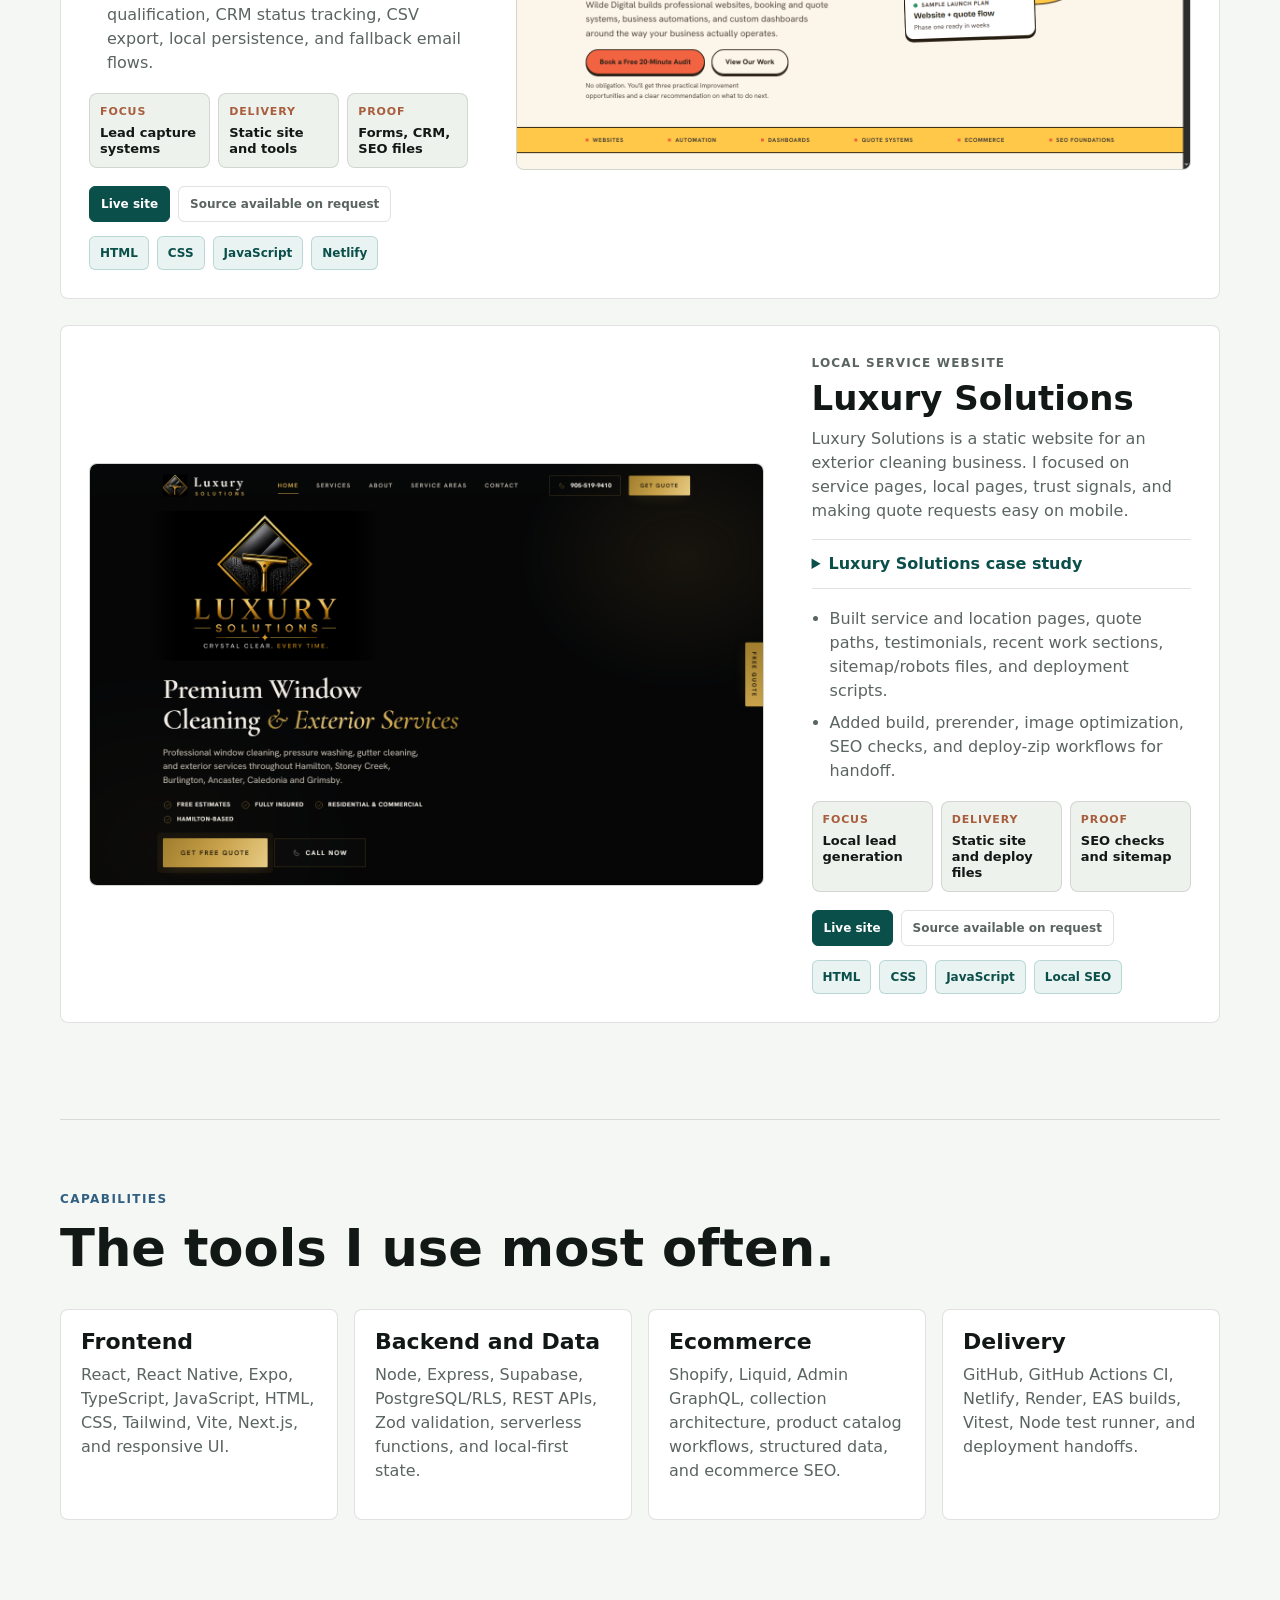
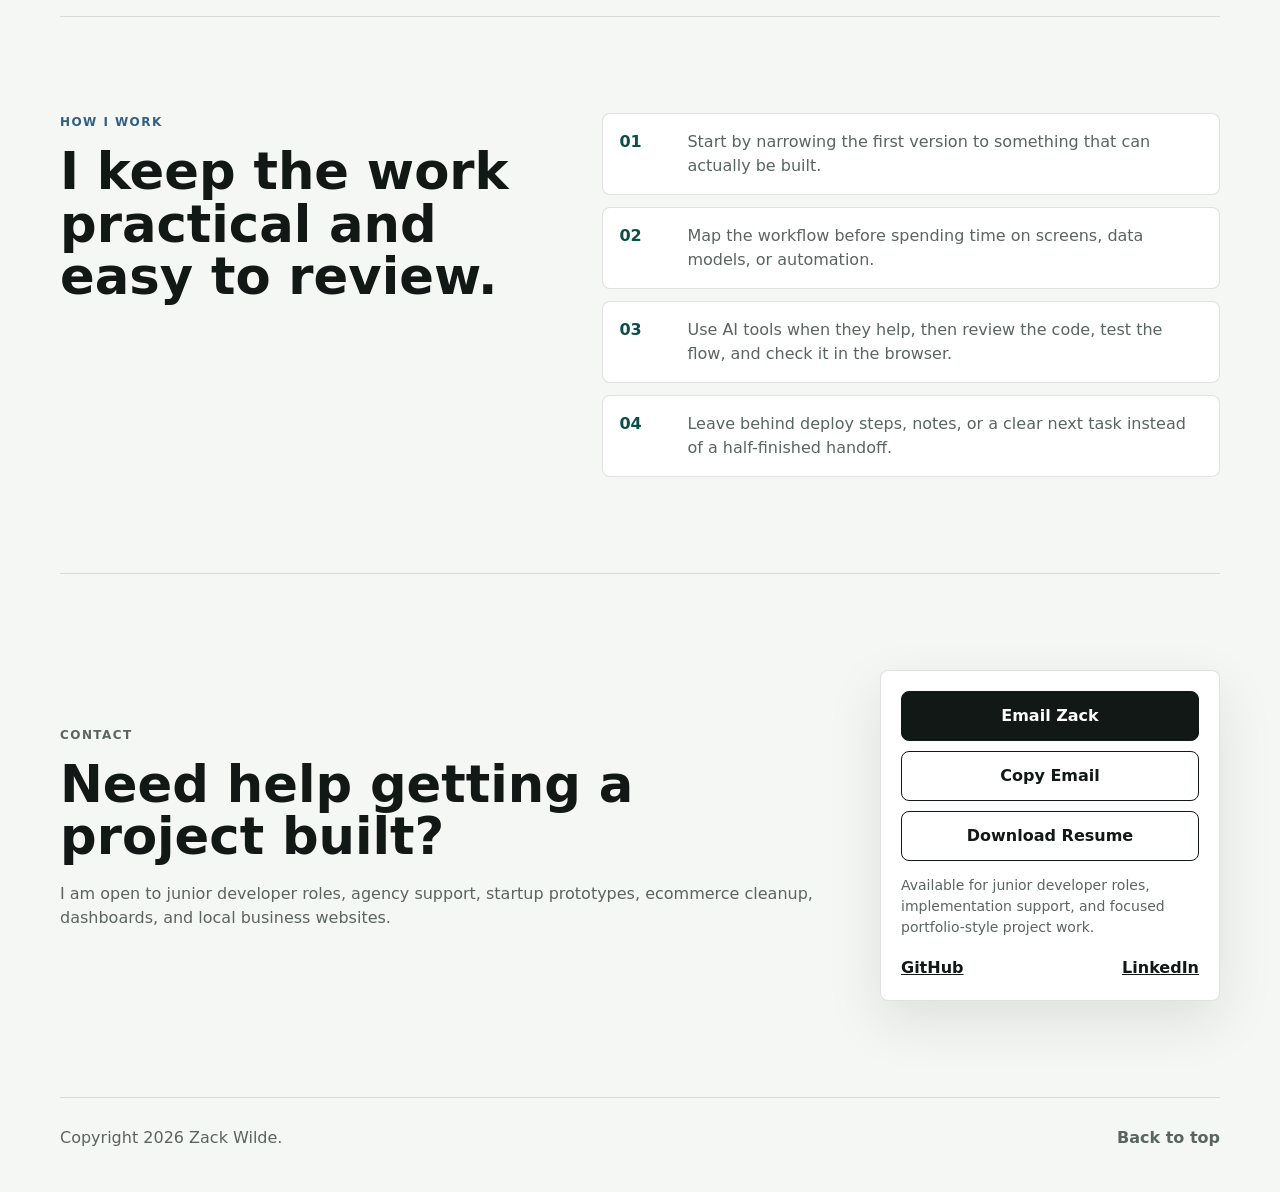
==== commit b15aa945: "Add live FinTrack demo, project case studies, and outcome-focused proof Strengthen the resume and po" ====
--- a/index.html
+++ b/index.html
@@ -201,8 +201,8 @@
               </div>
             </details>
             <ul>
-              <li>Kept the AI provider key and prompt handling on the backend, with JSON cleanup, Zod validation, quotas, and fallbacks.</li>
-              <li>Built the mobile side with Expo Router, Zustand, MMKV, local notifications, haptics, Render deployment, EAS profiles, and Vitest tests.</li>
+              <li>Kept the Claude API key server-side behind an Express/TypeScript API with Zod validation, multi-strategy JSON extraction, Postgres-backed quotas, and fallbacks, so malformed model output never reaches the app.</li>
+              <li>Built the Expo app (Router, Zustand, MMKV, notifications, haptics) and packaged it for Android closed testing with Play Store metadata; GitHub Actions CI runs typecheck and Vitest on both services before handoff.</li>
             </ul>
             <dl class="project-facts" aria-label="Daily 60 project facts">
               <div><dt>Focus</dt><dd>AI plan generation</dd></div>
@@ -225,17 +225,46 @@
             <p class="project-type">Finance dashboard</p>
             <h3>FinTrack</h3>
             <p>FinTrack is a finance dashboard for small service businesses. It helps organize transactions, budgets, recurring costs, reports, and accountant exports.</p>
+            <details class="case-study">
+              <summary>FinTrack case study</summary>
+              <div class="case-study-body">
+                <div>
+                  <strong>Problem</strong>
+                  <p>Small service businesses run their finances out of spreadsheets and lose track of which transactions they have actually reviewed, what is recurring, and whether they are over budget.</p>
+                </div>
+                <div>
+                  <strong>Constraints</strong>
+                  <p>It had to be useful with zero setup, yet sit on real per-business accounts without a rewrite. Every business's data must stay isolated from every other's.</p>
+                </div>
+                <div>
+                  <strong>Architecture</strong>
+                  <p>React and Vite on the front, Recharts for charts, PapaParse for CSV. Supabase Auth backs a 7-table Postgres schema with 9 row-level-security policies so each account only sees its own rows.</p>
+                </div>
+                <div>
+                  <strong>Tradeoff</strong>
+                  <p>I made the app demoable before auth existed by persisting review state and budgets client-side first, then layering Supabase on top. That keeps a dual data path, but the product was usable and shippable at every step.</p>
+                </div>
+                <div>
+                  <strong>Testing</strong>
+                  <p>Verified the import, review, and budget flows in the browser against six months of seeded data, including duplicate detection, vendor-category memory, and over-budget highlighting.</p>
+                </div>
+                <div>
+                  <strong>Outcome</strong>
+                  <p>A reviewable import-to-report dashboard with per-business RLS isolation and a one-click public demo anyone can open without signing up.</p>
+                </div>
+              </div>
+            </details>
             <ul>
-              <li>Built CSV import with duplicate checks, column mapping, vendor category memory, import summaries, and flagged transaction review.</li>
-              <li>Added Supabase Auth wiring, user-owned tables, indexes, triggers, RLS policies, reports, budgets, and review records.</li>
+              <li>Built dashboard, cash-flow, weekly-review, tax-prep, and report views over a 7-table Supabase schema with 9 row-level-security policies isolating each business's data.</li>
+              <li>Added CSV import with duplicate detection, column mapping, and vendor-category memory, plus a flagged-transaction review flow; ships a one-click public demo backed by six months of seeded data.</li>
             </ul>
             <dl class="project-facts" aria-label="FinTrack project facts">
               <div><dt>Focus</dt><dd>Import and review flow</dd></div>
-              <div><dt>Delivery</dt><dd>Dashboard and data model</dd></div>
-              <div><dt>Proof</dt><dd>RLS, reports, indexes</dd></div>
+              <div><dt>Delivery</dt><dd>Live demo and data model</dd></div>
+              <div><dt>Proof</dt><dd>7 tables, 9 RLS policies</dd></div>
             </dl>
             <div class="project-links" aria-label="FinTrack project access">
-              <span class="project-link is-muted">Demo available on request</span>
+              <a class="project-link" href="demos/fintrack/" target="_blank" rel="noopener">Live demo</a>
               <span class="project-link is-muted">Private repo</span>
             </div>
             <div class="tags"><span>React</span><span>Recharts</span><span>Supabase</span><span>CSV workflows</span></div>
@@ -250,6 +279,35 @@
             <p class="project-type">Shopify ecommerce storefront</p>
             <h3>Kakebo Shop</h3>
             <p>Kakebo Shop is a live Shopify storefront for anime and collectible products. I worked on collection pages, product presentation, navigation, and SEO structure.</p>
+            <details class="case-study">
+              <summary>Kakebo Shop case study</summary>
+              <div class="case-study-body">
+                <div>
+                  <strong>Problem</strong>
+                  <p>A new store with a deep catalog but weak discovery. Collections, navigation, and on-page SEO needed real structure before shoppers and search engines could find products.</p>
+                </div>
+                <div>
+                  <strong>Constraints</strong>
+                  <p>All work happened inside a live theme. Changes had to be safe to ship to a running storefront without breaking checkout or existing pages.</p>
+                </div>
+                <div>
+                  <strong>Architecture</strong>
+                  <p>Customized Liquid sections, snippets, and collection templates, and drove bulk product, collection, and SEO-field updates through Shopify Admin GraphQL scripts instead of editing items by hand.</p>
+                </div>
+                <div>
+                  <strong>Tradeoff</strong>
+                  <p>Scripting catalog edits via the Admin API cost more setup time than manual edits, but made changes repeatable and safe to re-run across the whole catalog.</p>
+                </div>
+                <div>
+                  <strong>Testing</strong>
+                  <p>QA across collection, product, and navigation states, plus FAQ schema and visible SEO content to support discovery.</p>
+                </div>
+                <div>
+                  <strong>Outcome</strong>
+                  <p>A live, navigable storefront with cleaner collection structure, internal linking, and structured data. The store link is below.</p>
+                </div>
+              </div>
+            </details>
             <ul>
               <li>Updated Liquid sections, snippets, collection templates, navigation, visible SEO content, FAQ schema, related links, and storefront QA.</li>
               <li>Used Shopify Admin GraphQL scripts for product cleanup, collection updates, SEO fields, and catalog maintenance.</li>
@@ -275,6 +333,35 @@
             <p class="project-type">Lead-generation website</p>
             <h3>Wilde Digital</h3>
             <p>Wilde Digital is a static service website with project pages, service pages, an ROI calculator, lead forms, mini CRM behavior, and Netlify deployment setup.</p>
+            <details class="case-study">
+              <summary>Wilde Digital case study</summary>
+              <div class="case-study-body">
+                <div>
+                  <strong>Problem</strong>
+                  <p>A web studio's own site has to convert visitors into qualified leads, not just look good. It needed capture, qualification, and a way to follow up.</p>
+                </div>
+                <div>
+                  <strong>Constraints</strong>
+                  <p>Static hosting with no server, but still needing lead capture, scoring, and tracking that the owner could run without a backend or database bill.</p>
+                </div>
+                <div>
+                  <strong>Architecture</strong>
+                  <p>Hand-built HTML, CSS, and JavaScript on Netlify with structured data, sitemap, and robots. An ROI calculator and lead forms feed a client-side mini-CRM with status tracking, CSV export, and local persistence, plus a fallback email flow.</p>
+                </div>
+                <div>
+                  <strong>Tradeoff</strong>
+                  <p>A static site with a client-side CRM is cheap and deploys instantly, at the cost of server-side persistence. That was the right call for a solo studio's lead volume.</p>
+                </div>
+                <div>
+                  <strong>Testing</strong>
+                  <p>Node test scripts cover the ROI model, lead intake, and qualification logic so the calculator and scoring stay correct as copy and pricing change.</p>
+                </div>
+                <div>
+                  <strong>Outcome</strong>
+                  <p>A live lead-generation site with a working ROI calculator and a capture-to-export pipeline. The site link is below.</p>
+                </div>
+              </div>
+            </details>
             <ul>
               <li>Built the public site with HTML, CSS, JavaScript, structured data, sitemap and robots files, and Netlify configuration.</li>
               <li>Added ROI calculator logic, lead qualification, CRM status tracking, CSV export, local persistence, and fallback email flows.</li>
@@ -300,6 +387,35 @@
             <p class="project-type">Local service website</p>
             <h3>Luxury Solutions</h3>
             <p>Luxury Solutions is a static website for an exterior cleaning business. I focused on service pages, local pages, trust signals, and making quote requests easy on mobile.</p>
+            <details class="case-study">
+              <summary>Luxury Solutions case study</summary>
+              <div class="case-study-body">
+                <div>
+                  <strong>Problem</strong>
+                  <p>A local exterior-cleaning business needed to show up for "near me" searches and make requesting a quote effortless on a phone.</p>
+                </div>
+                <div>
+                  <strong>Constraints</strong>
+                  <p>Local SEO had to cover many service and area combinations, stay fast and mobile-first, and remain simple enough for the owner to hand off and maintain.</p>
+                </div>
+                <div>
+                  <strong>Architecture</strong>
+                  <p>A static responsive site with per-service and per-service-area pages, trust content like testimonials and recent work, and a build pipeline for prerender, image optimization, SEO checks, sitemap and robots, and a deploy zip.</p>
+                </div>
+                <div>
+                  <strong>Tradeoff</strong>
+                  <p>Generating many service-area pages widens local search reach but adds pages to maintain. I leaned toward coverage because local intent searches are where the leads are.</p>
+                </div>
+                <div>
+                  <strong>Testing</strong>
+                  <p>Ran the SEO checks and build pipeline before each deploy to catch broken metadata, missing pages, and unoptimized images.</p>
+                </div>
+                <div>
+                  <strong>Outcome</strong>
+                  <p>A live local-service site built around quote requests and local search. The site link is below.</p>
+                </div>
+              </div>
+            </details>
             <ul>
               <li>Built service and location pages, quote paths, testimonials, recent work sections, sitemap/robots files, and deployment scripts.</li>
               <li>Added build, prerender, image optimization, SEO checks, and deploy-zip workflows for handoff.</li>
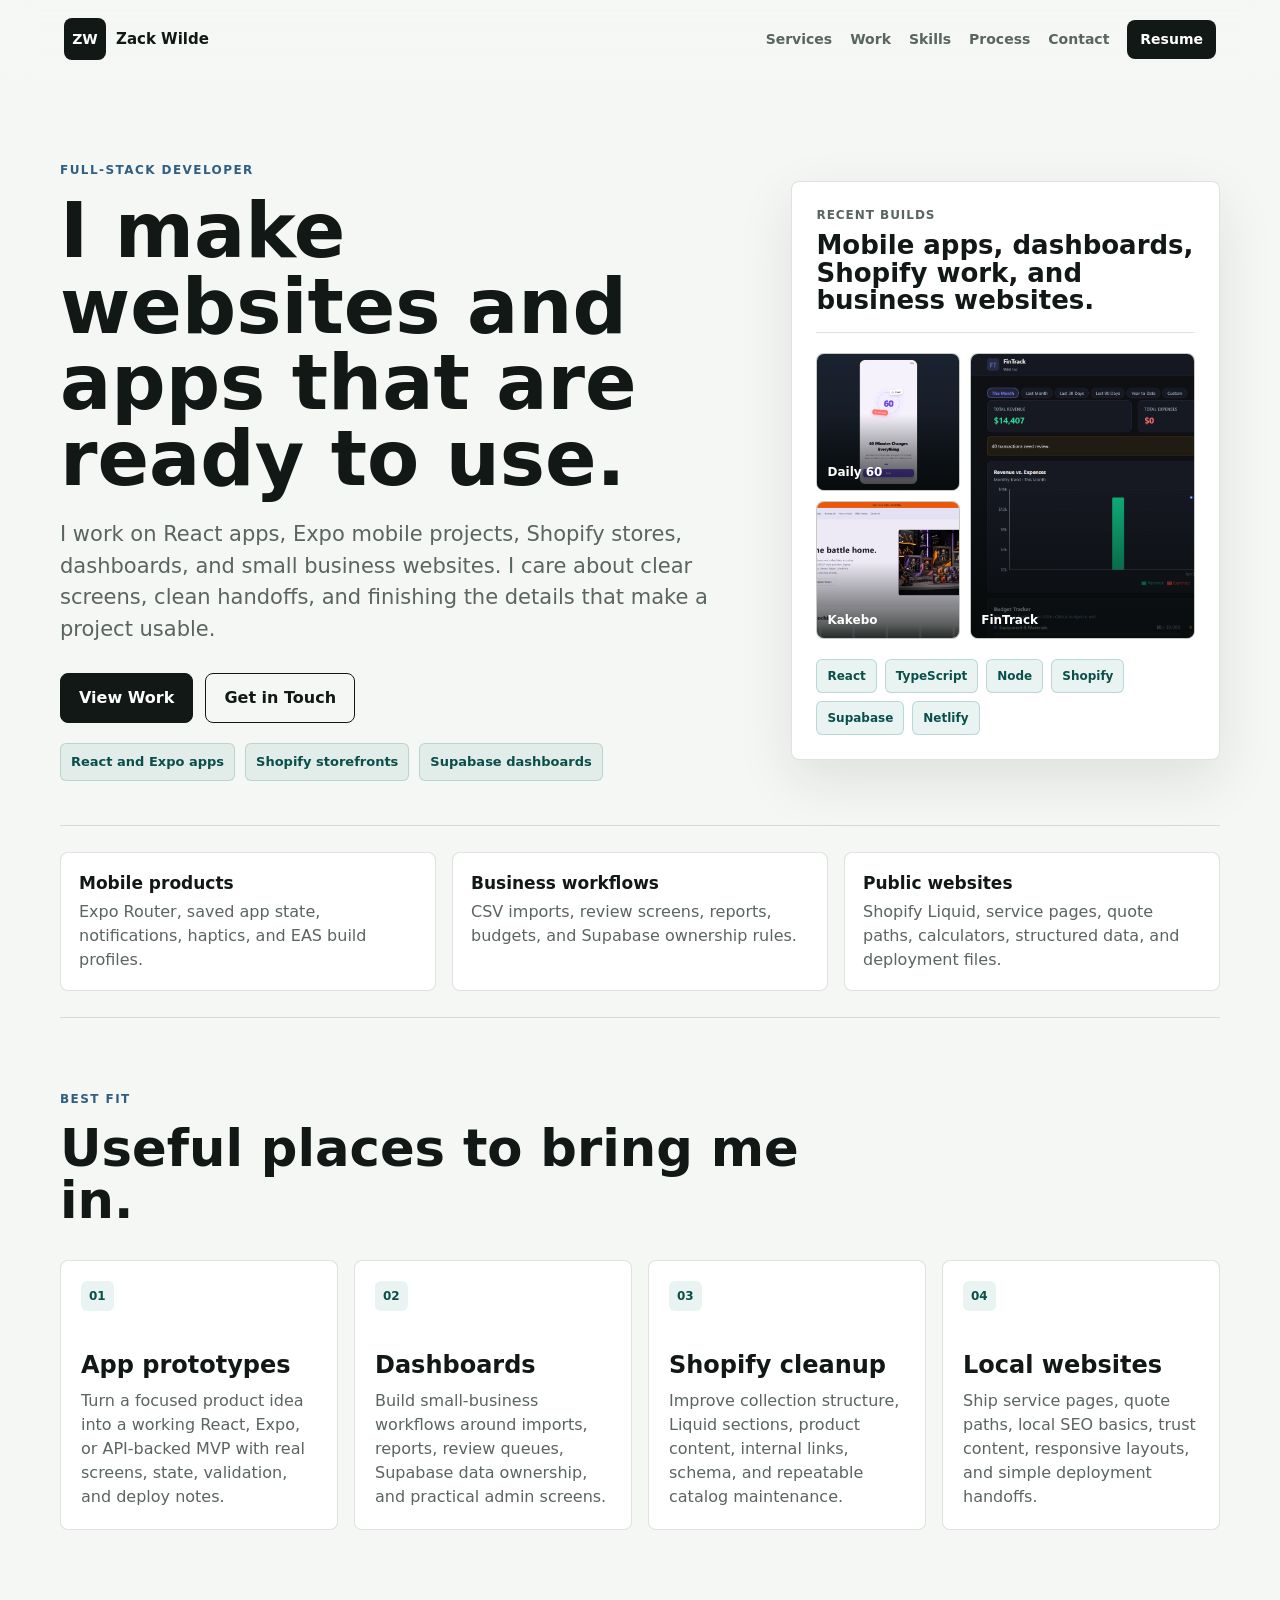
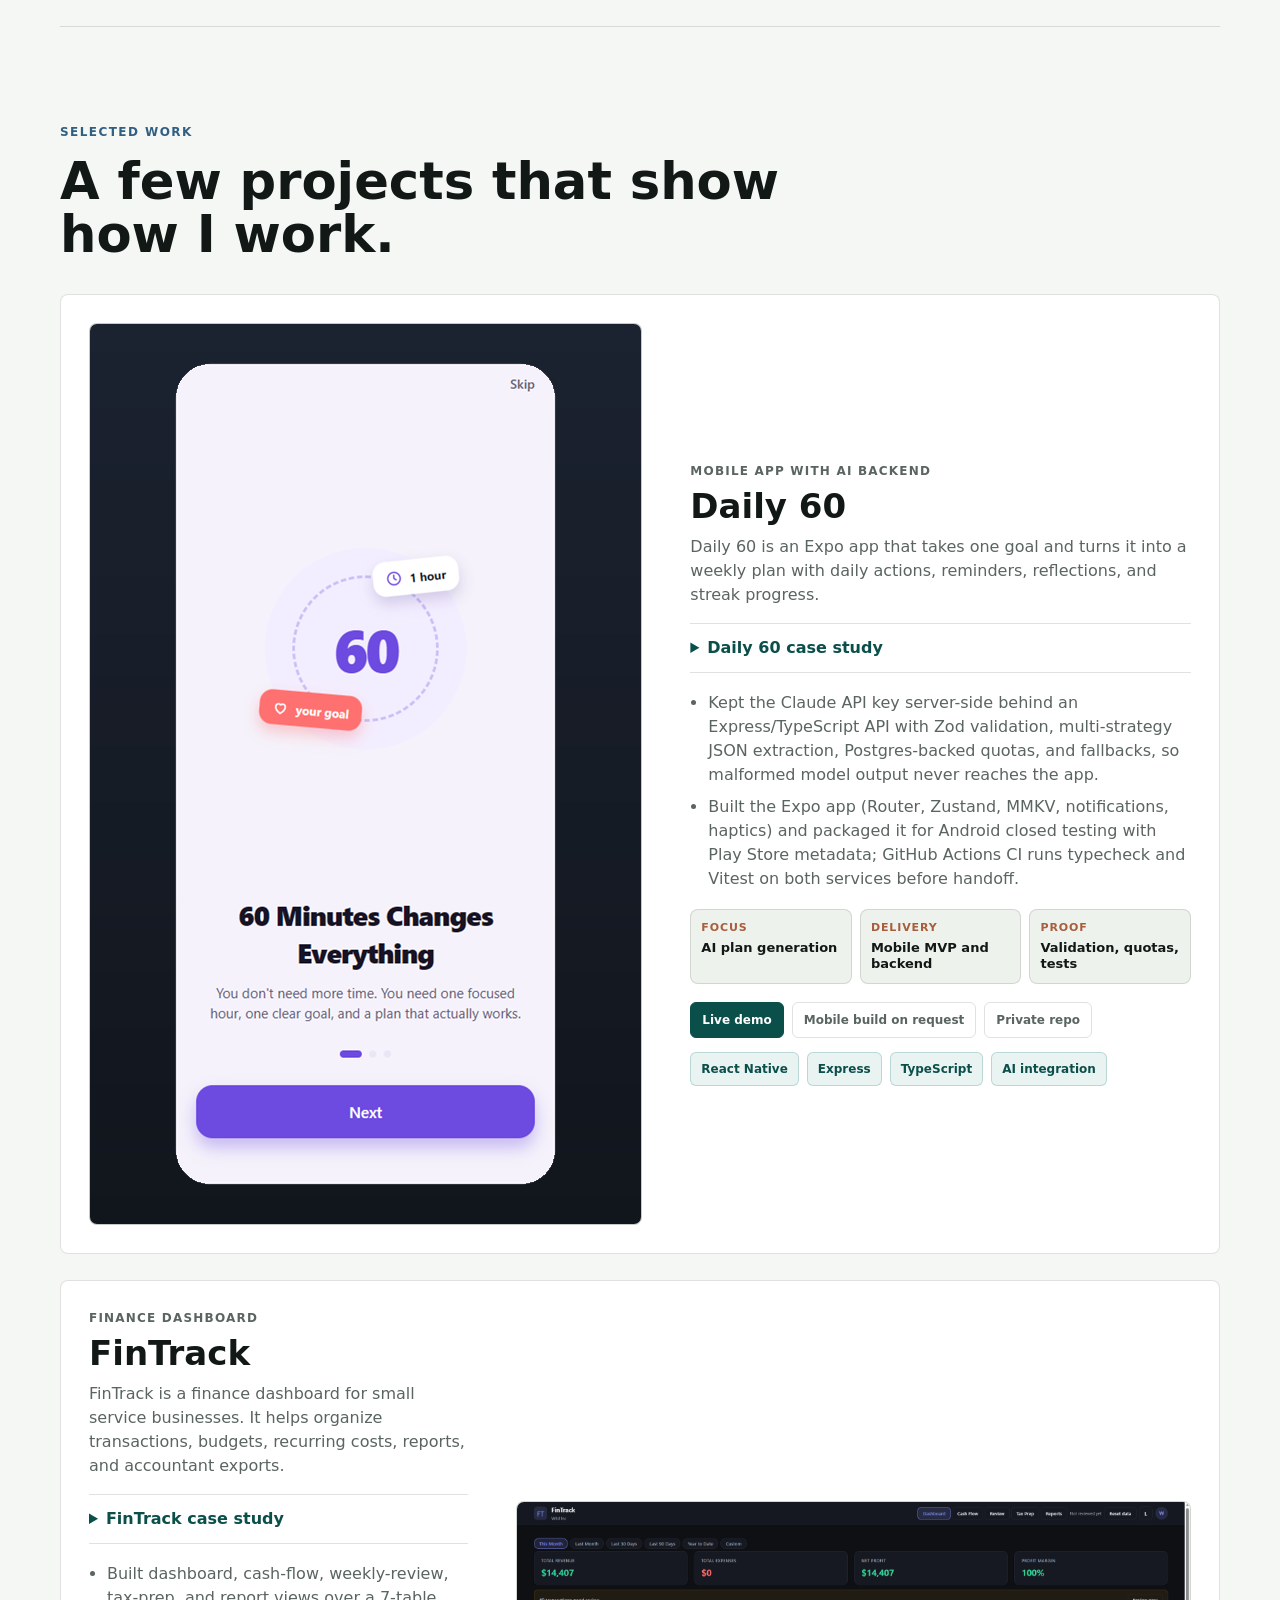
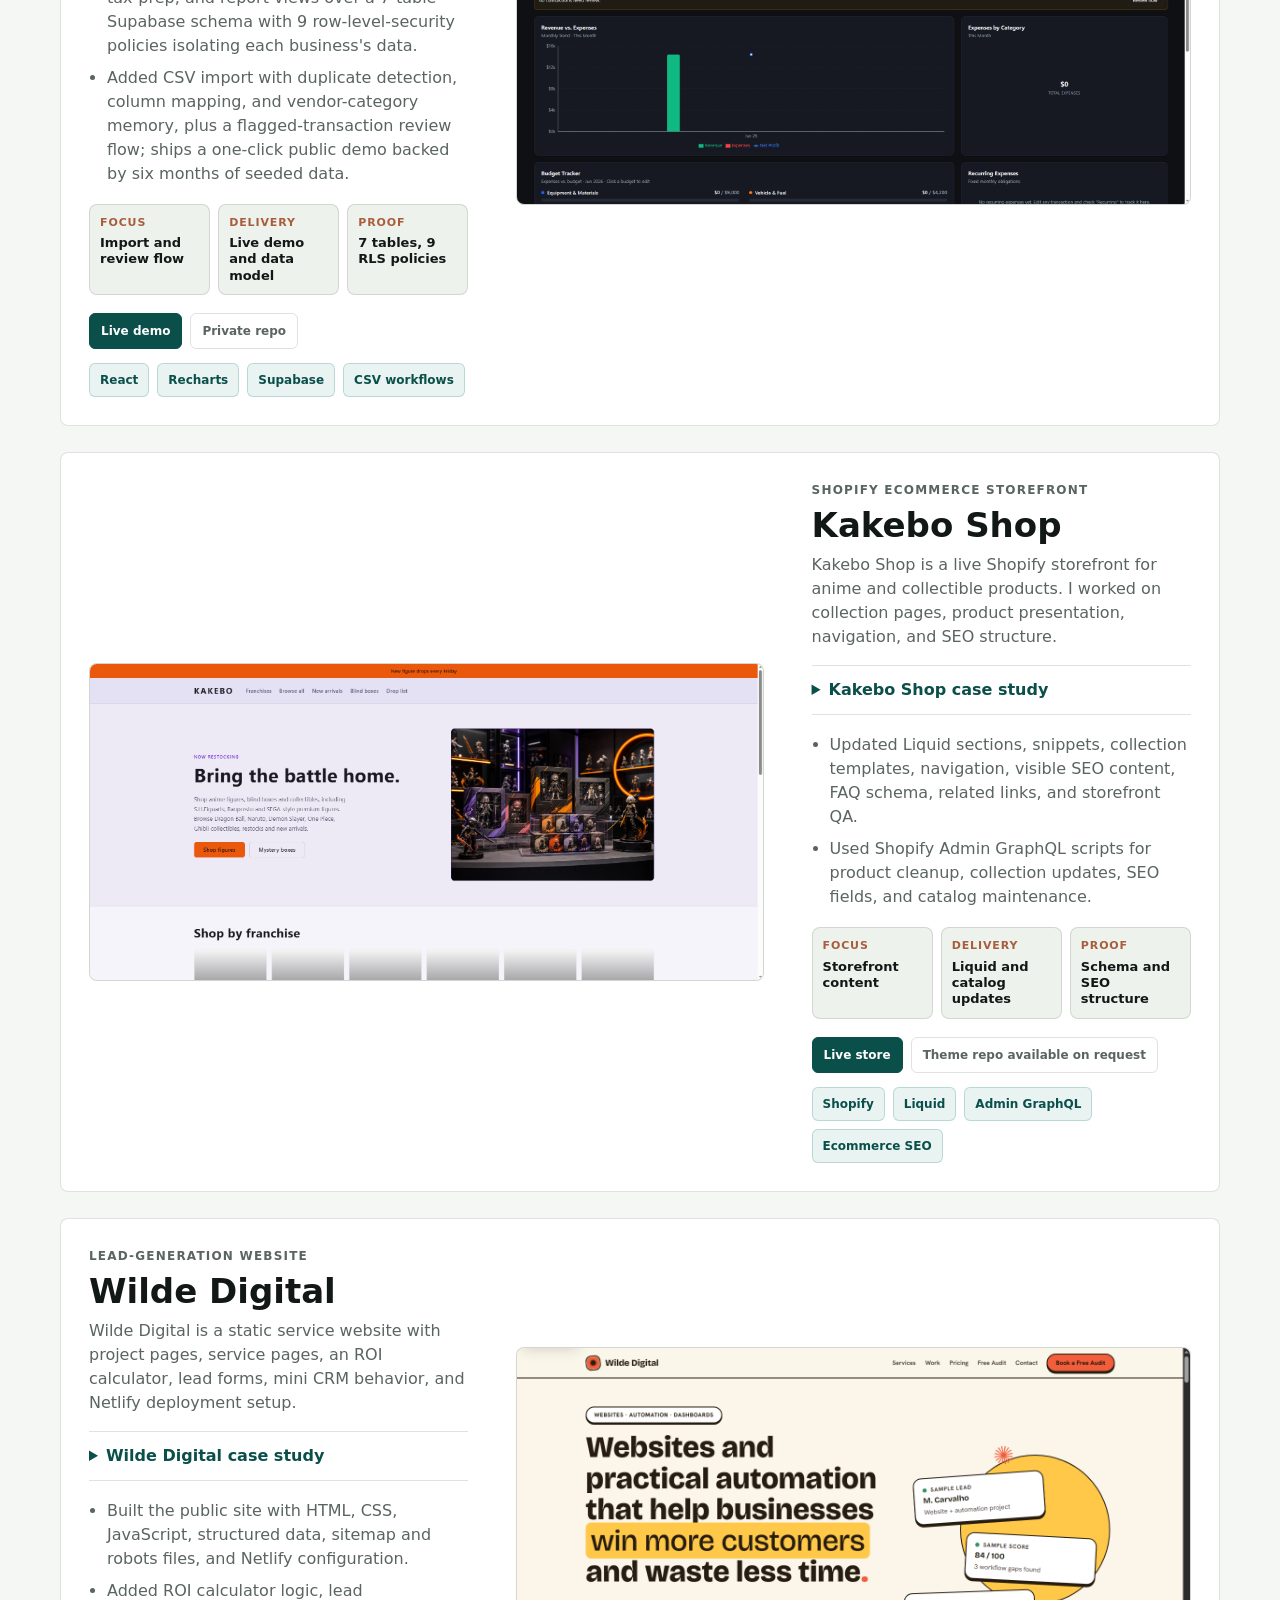
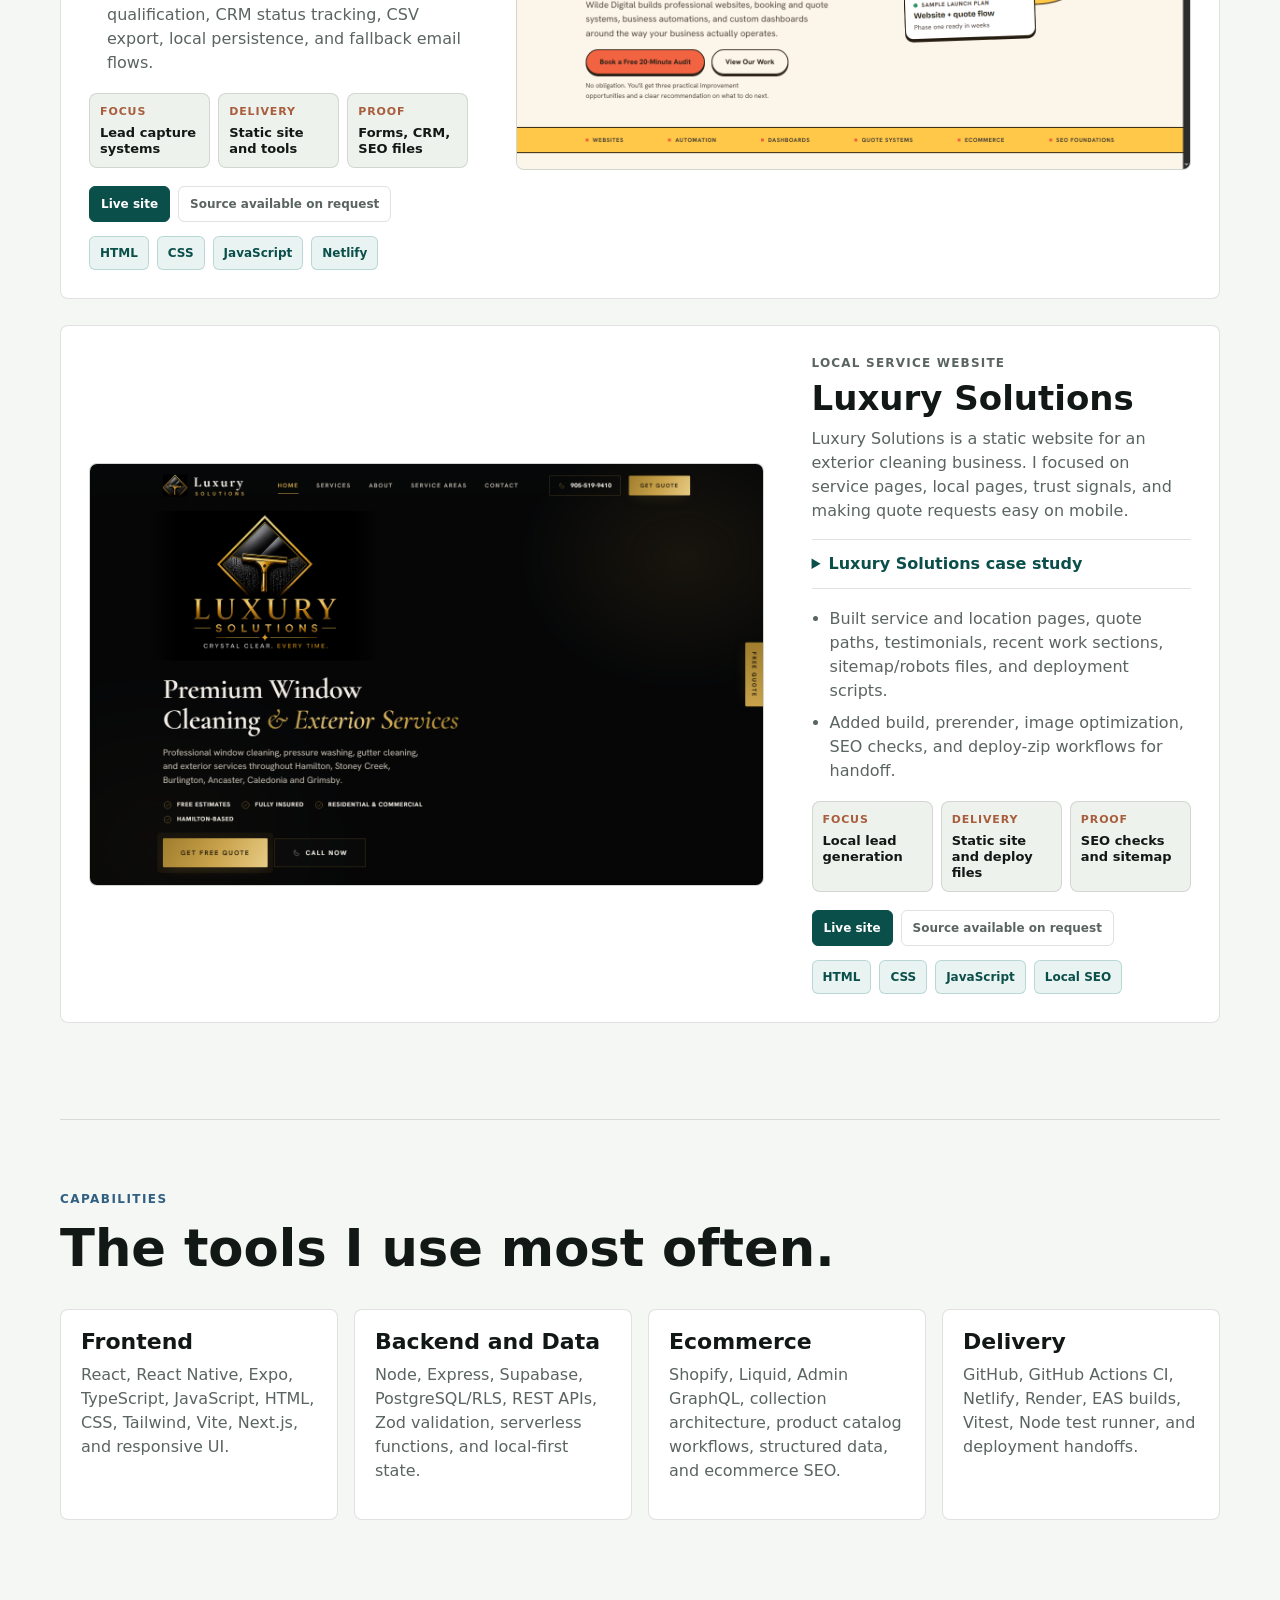
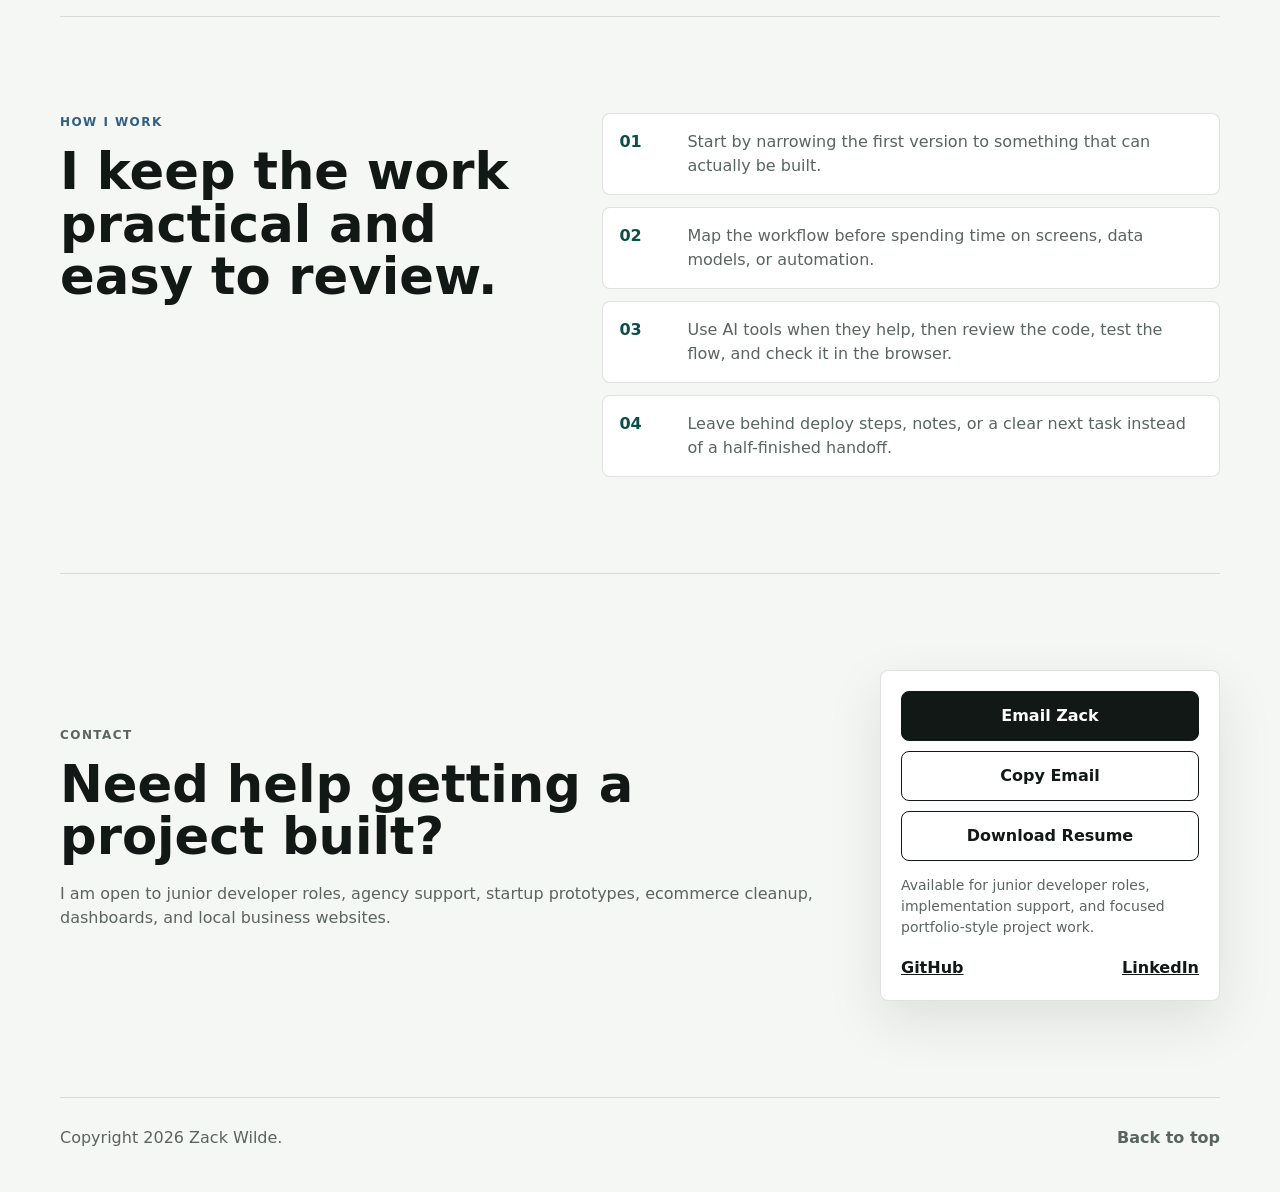
==== commit 1f7ffadb: "Add live Daily 60 web demo Export the Daily 60 Expo app to web and serve it self-contained at /demos" ====
--- a/index.html
+++ b/index.html
@@ -210,7 +210,8 @@
               <div><dt>Proof</dt><dd>Validation, quotas, tests</dd></div>
             </dl>
             <div class="project-links" aria-label="Daily 60 project access">
-              <span class="project-link is-muted">Mobile build available on request</span>
+              <a class="project-link" href="demos/daily60/" target="_blank" rel="noopener">Live demo</a>
+              <span class="project-link is-muted">Mobile build on request</span>
               <span class="project-link is-muted">Private repo</span>
             </div>
             <div class="tags"><span>React Native</span><span>Express</span><span>TypeScript</span><span>AI integration</span></div>
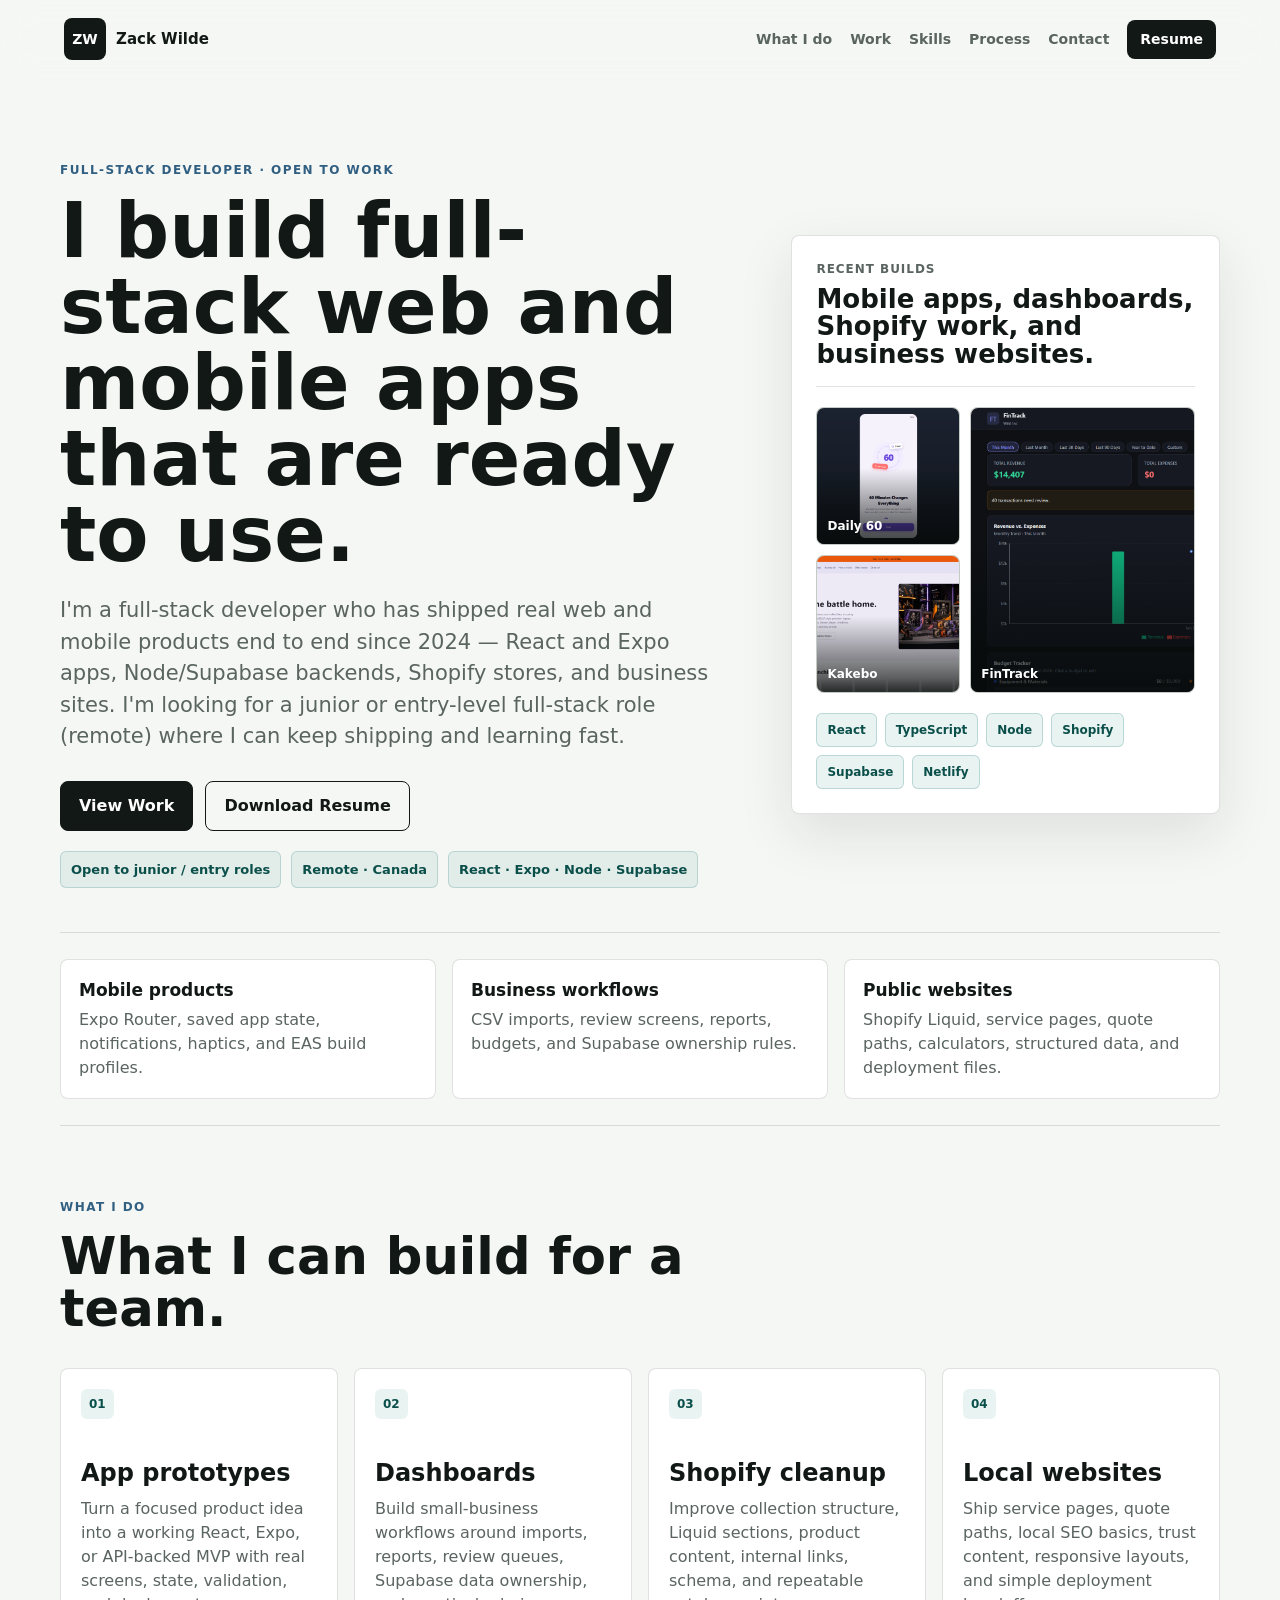
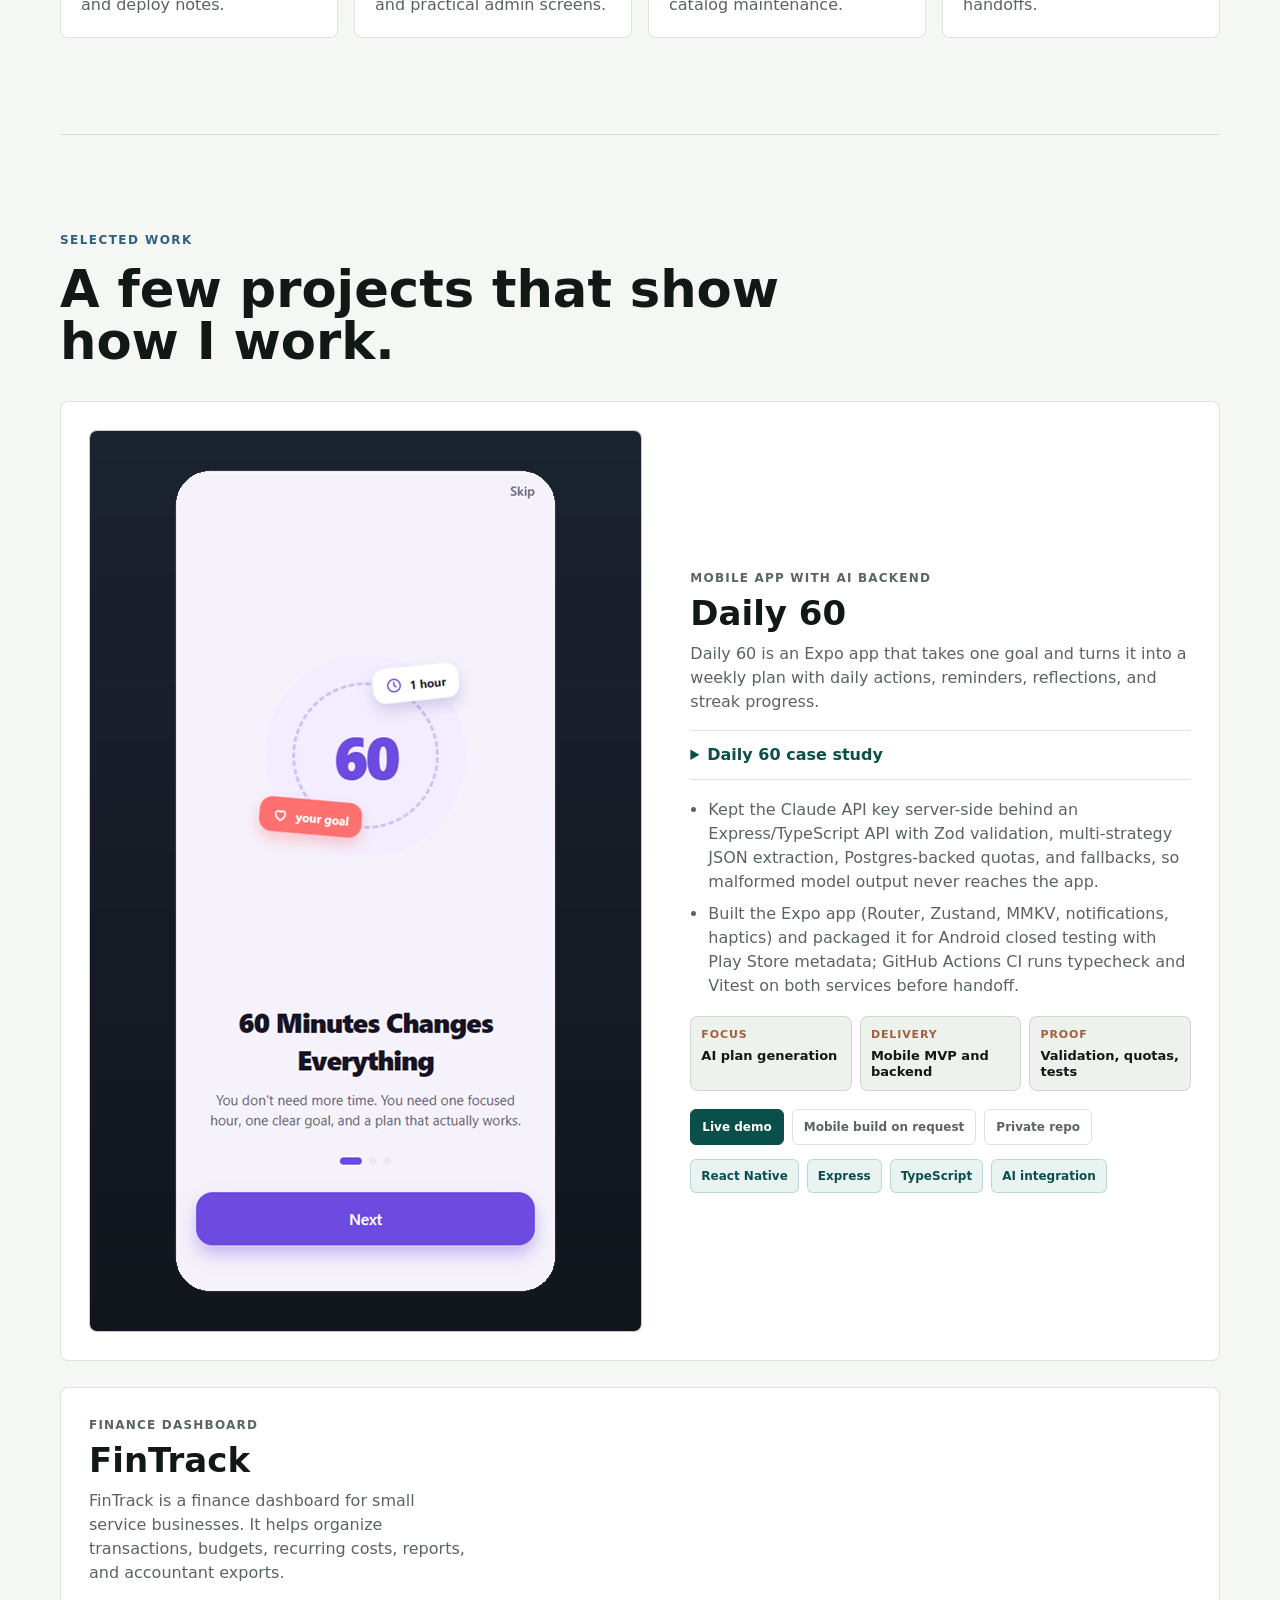
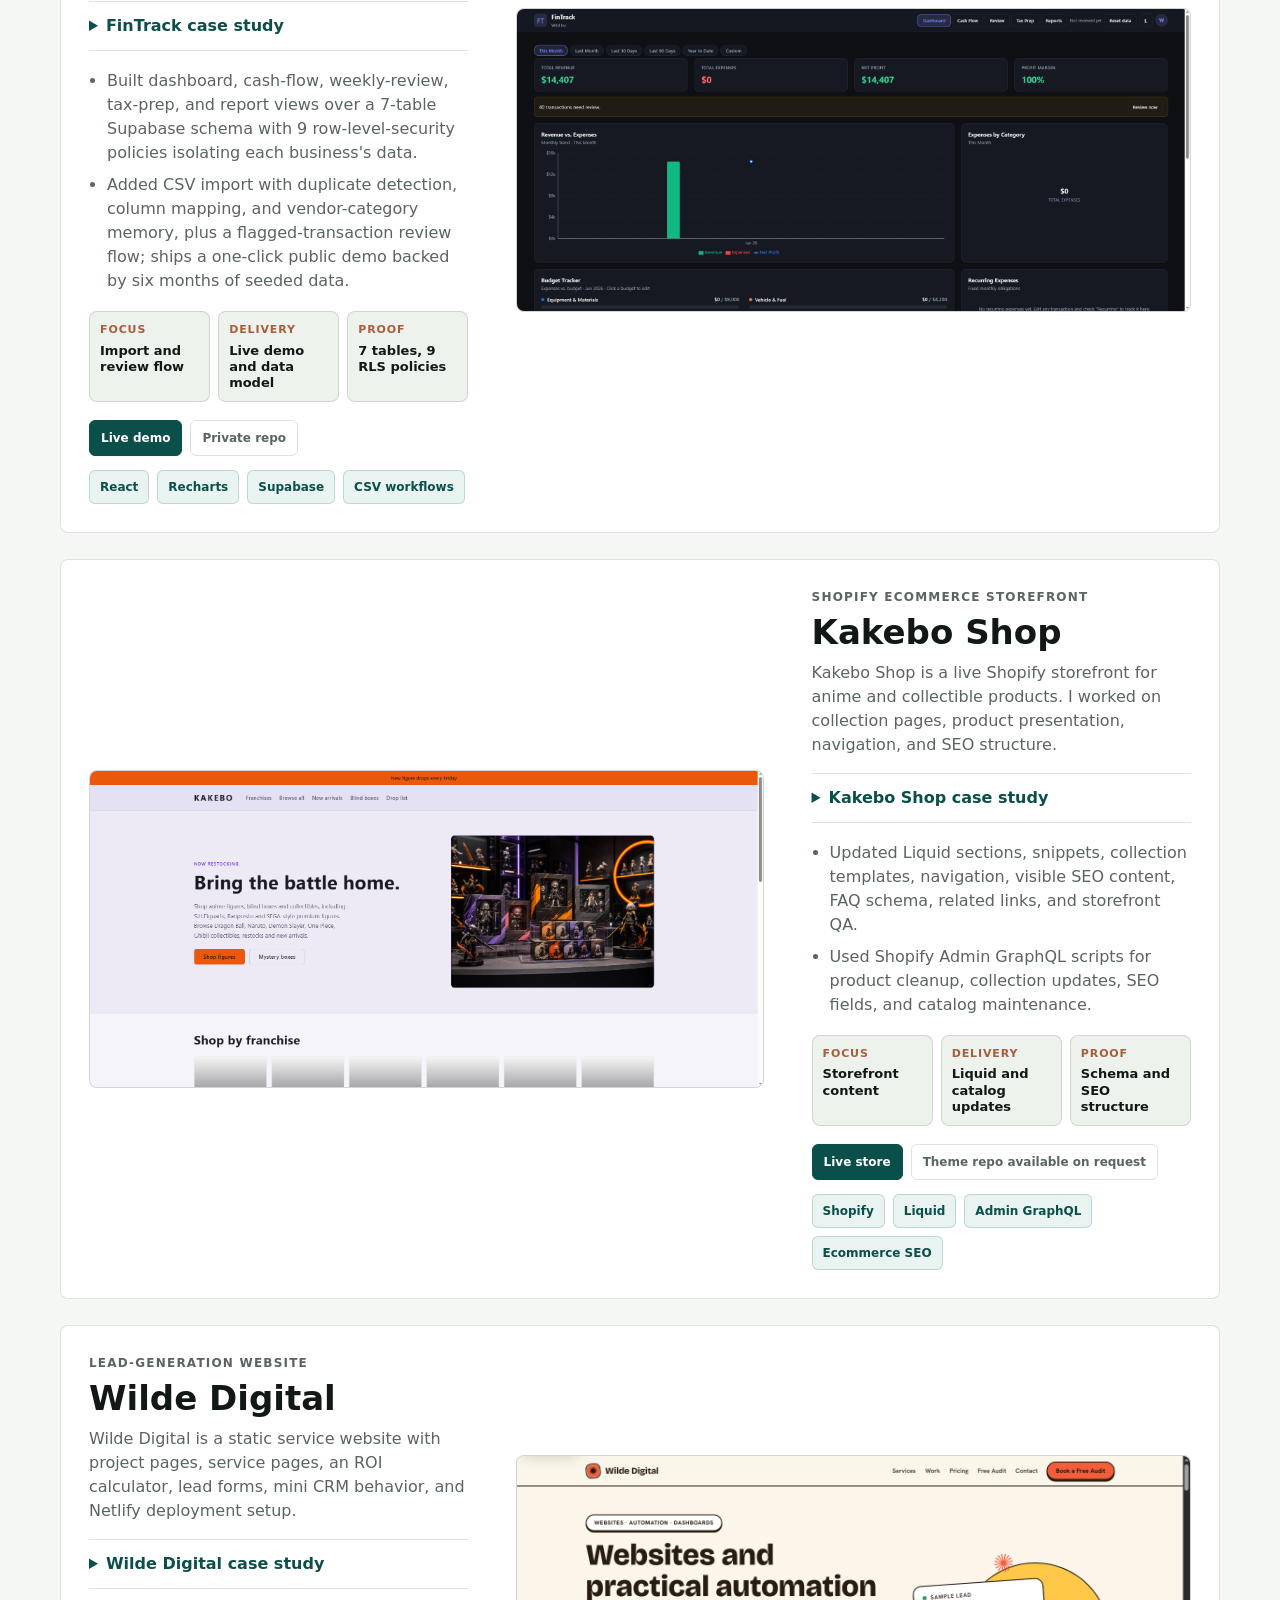
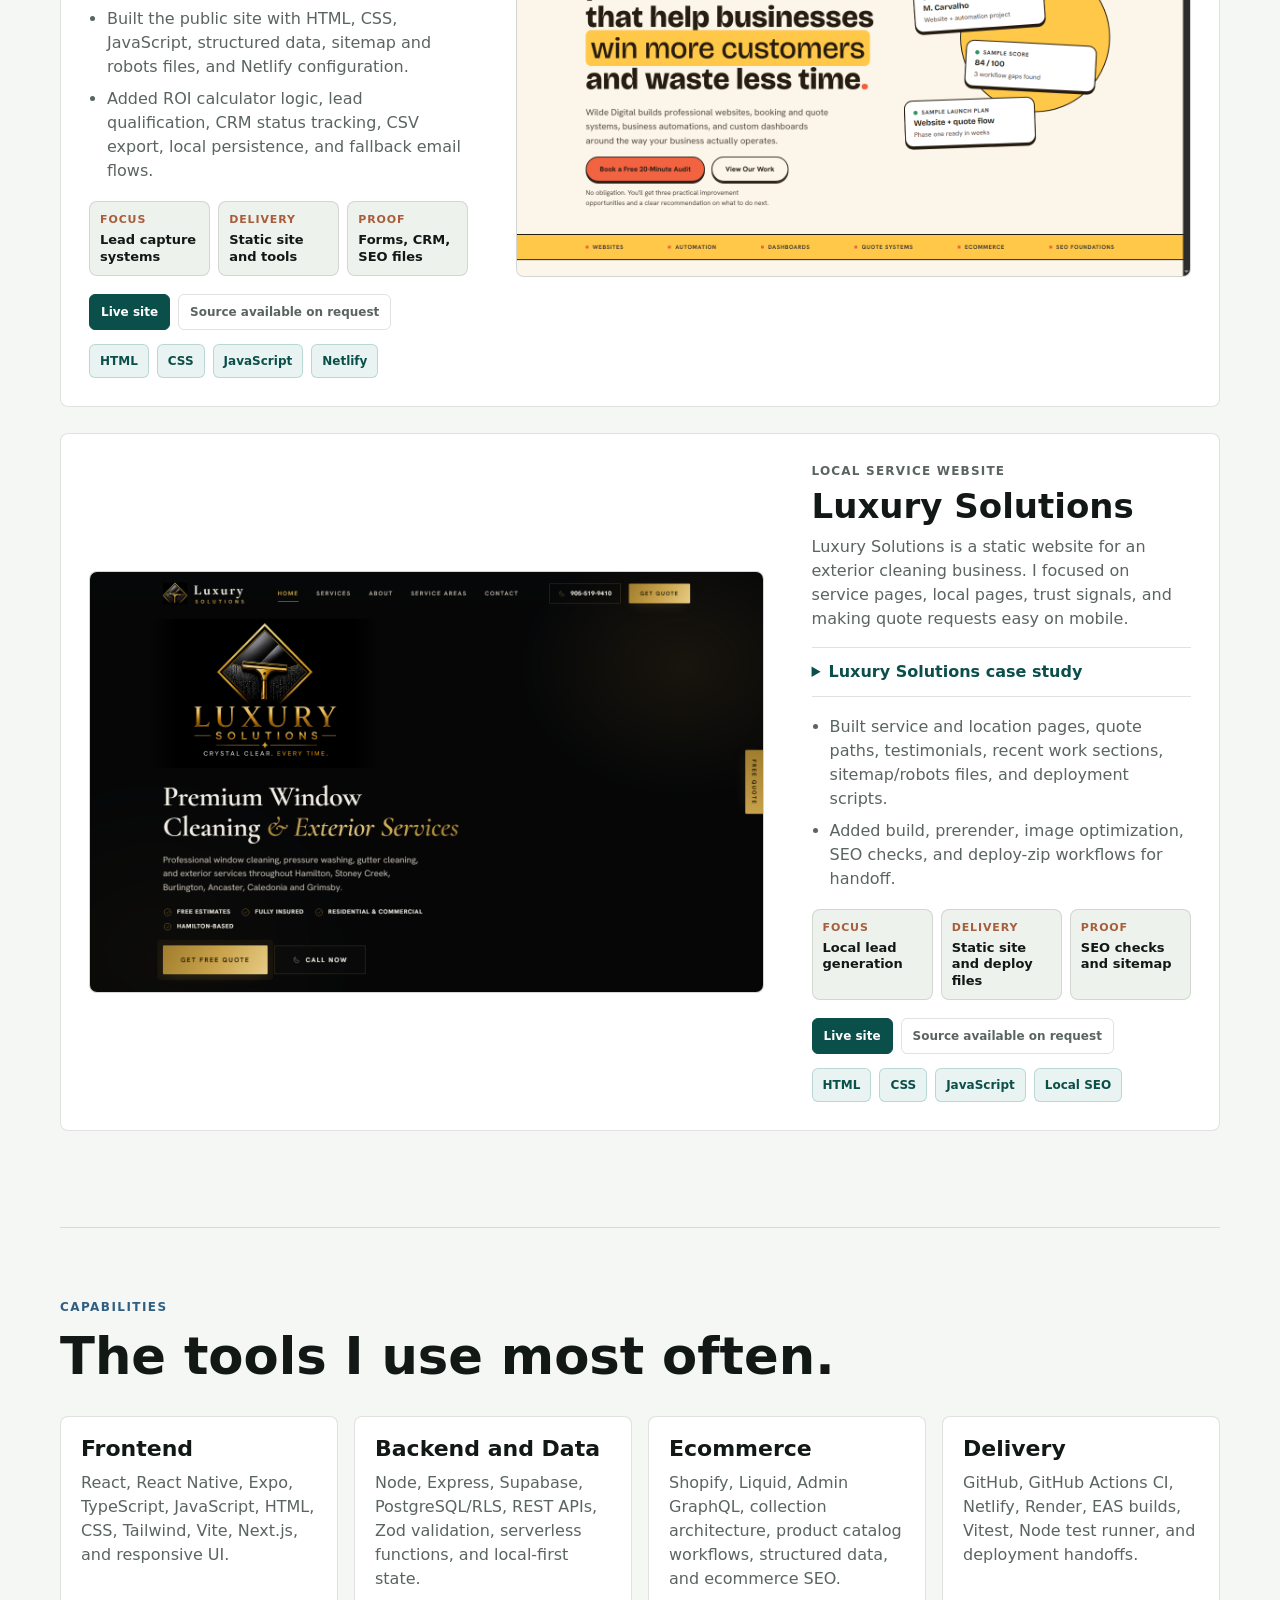
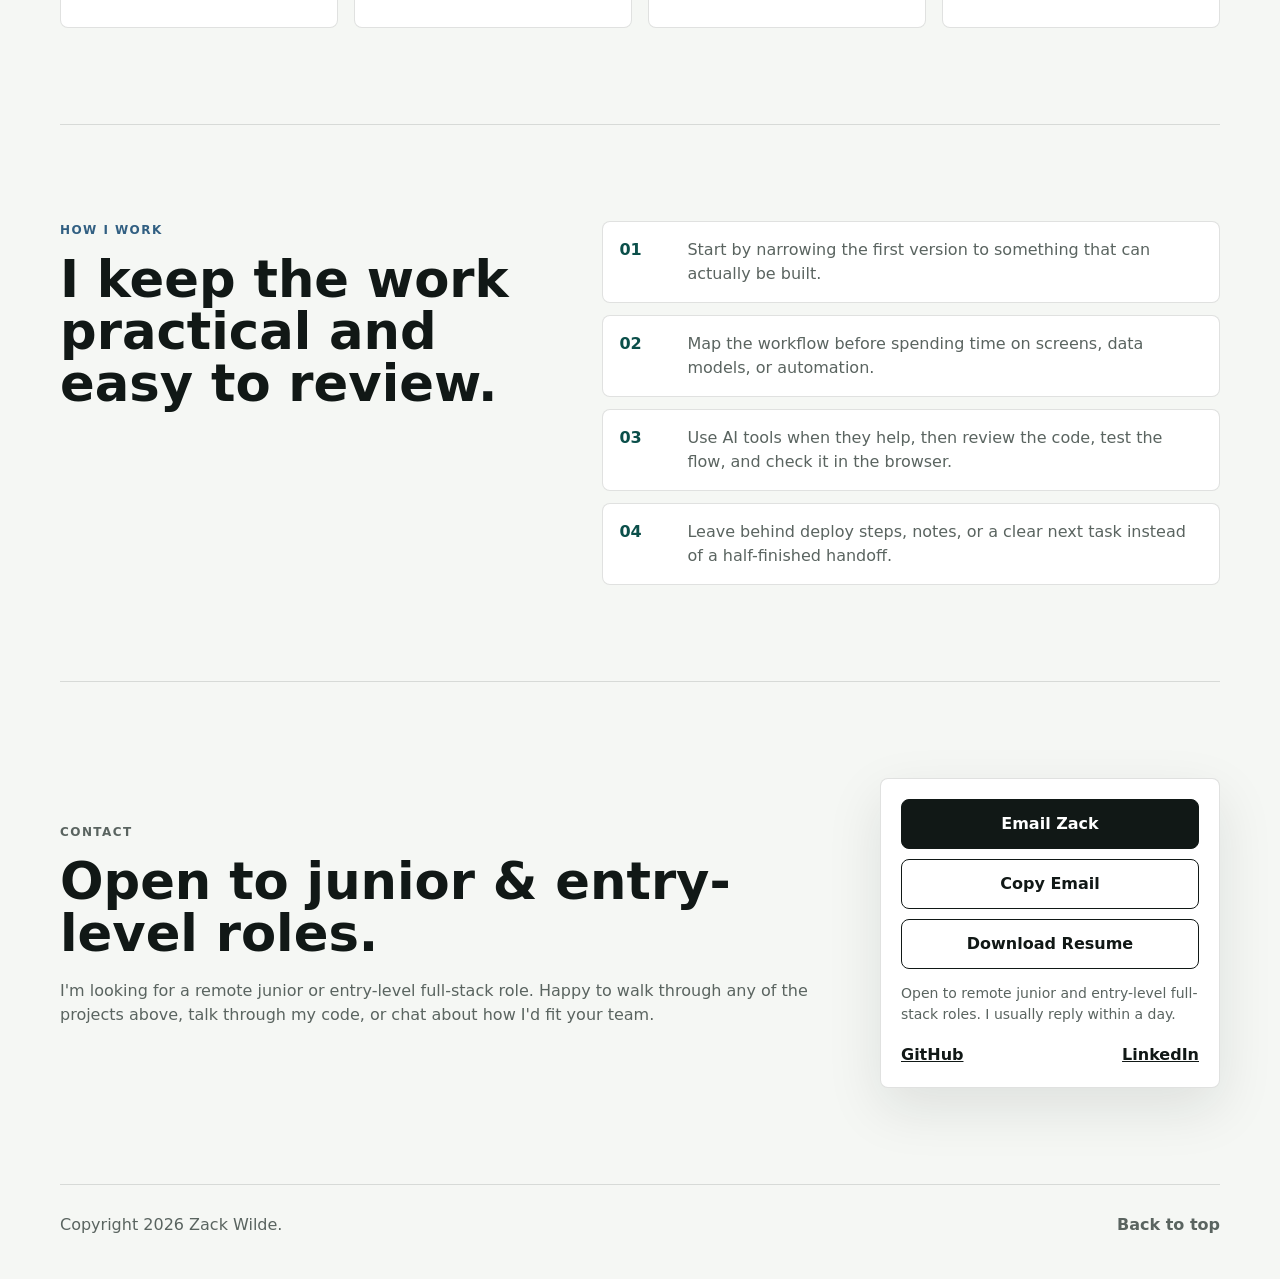
==== commit 68db25ac: "Reframe site as employer-facing Shift the homepage from a freelance pitch to a job-seeker portfolio:" ====
--- a/index.html
+++ b/index.html
@@ -4,13 +4,13 @@
   <meta charset="utf-8">
   <meta name="viewport" content="width=device-width, initial-scale=1">
   <title>Zack Wilde | Full-Stack Developer</title>
-  <meta name="description" content="Zack Wilde's full-stack developer portfolio with React apps, Expo mobile work, Shopify storefronts, Supabase dashboards, and local business websites.">
+  <meta name="description" content="Zack Wilde — full-stack developer (React, Expo, Node, Supabase) open to junior and entry-level roles. Portfolio of shipped web and mobile apps, Shopify storefronts, and dashboards.">
   <meta name="theme-color" content="#f5f7f4">
   <link rel="icon" type="image/svg+xml" href="assets/favicon.svg">
   <link rel="icon" sizes="any" href="assets/favicon.ico">
   <link rel="apple-touch-icon" sizes="180x180" href="assets/apple-touch-icon.png">
   <meta property="og:title" content="Zack Wilde | Full-Stack Developer">
-  <meta property="og:description" content="React, Expo, Shopify, Supabase, and static website projects by Zack Wilde.">
+  <meta property="og:description" content="Full-stack developer open to junior and entry-level roles. React, Expo, Node, and Supabase projects by Zack Wilde.">
   <meta property="og:type" content="website">
   <meta property="og:url" content="https://zackwilde-dev.netlify.app/">
   <meta property="og:image" content="https://zackwilde-dev.netlify.app/assets/og-image.png">
@@ -19,7 +19,7 @@
   <meta property="og:image:alt" content="Zack Wilde, Full-Stack Developer — React apps, Expo mobile, Shopify, and Supabase dashboards.">
   <meta name="twitter:card" content="summary_large_image">
   <meta name="twitter:title" content="Zack Wilde | Full-Stack Developer">
-  <meta name="twitter:description" content="React, Expo, Shopify, Supabase, and static website projects by Zack Wilde.">
+  <meta name="twitter:description" content="Full-stack developer open to junior and entry-level roles. React, Expo, Node, and Supabase projects by Zack Wilde.">
   <meta name="twitter:image" content="https://zackwilde-dev.netlify.app/assets/og-image.png">
   <link rel="canonical" href="https://zackwilde-dev.netlify.app/">
   <link rel="stylesheet" href="styles.css">
@@ -56,7 +56,7 @@
       <span class="brand-text">Zack Wilde</span>
     </a>
     <nav class="nav" aria-label="Primary navigation">
-      <a href="#services">Services</a>
+      <a href="#services">What I do</a>
       <a href="#work">Work</a>
       <a href="#skills">Skills</a>
       <a href="#process">Process</a>
@@ -68,17 +68,17 @@
   <main id="main">
     <section class="hero" id="top">
       <div class="hero-copy">
-        <p class="eyebrow">Full-stack developer</p>
-        <h1>I make websites and apps that are ready to use.</h1>
-        <p class="hero-lede">I work on React apps, Expo mobile projects, Shopify stores, dashboards, and small business websites. I care about clear screens, clean handoffs, and finishing the details that make a project usable.</p>
+        <p class="eyebrow">Full-stack developer &middot; Open to work</p>
+        <h1>I build full-stack web and mobile apps that are ready to use.</h1>
+        <p class="hero-lede">I'm a full-stack developer who has shipped real web and mobile products end to end since 2024 — React and Expo apps, Node/Supabase backends, Shopify stores, and business sites. I'm looking for a junior or entry-level full-stack role (remote) where I can keep shipping and learning fast.</p>
         <div class="hero-actions" aria-label="Primary actions">
           <a class="button primary" href="#work">View Work</a>
-          <a class="button secondary" href="#contact">Get in Touch</a>
+          <a class="button secondary" href="Zack_Wilde_Resume.pdf">Download Resume</a>
         </div>
         <div class="hero-highlights" aria-label="Work highlights">
-          <span>React and Expo apps</span>
-          <span>Shopify storefronts</span>
-          <span>Supabase dashboards</span>
+          <span>Open to junior / entry roles</span>
+          <span>Remote &middot; Canada</span>
+          <span>React &middot; Expo &middot; Node &middot; Supabase</span>
         </div>
       </div>
 
@@ -129,8 +129,8 @@
 
     <section class="section services-section" id="services">
       <div class="section-heading">
-        <p class="eyebrow">Best fit</p>
-        <h2>Useful places to bring me in.</h2>
+        <p class="eyebrow">What I do</p>
+        <h2>What I can build for a team.</h2>
       </div>
       <div class="service-grid">
         <article>
@@ -477,14 +477,14 @@
     <section class="section contact-section" id="contact">
       <div>
         <p class="eyebrow">Contact</p>
-        <h2>Need help getting a project built?</h2>
-        <p>I am open to junior developer roles, agency support, startup prototypes, ecommerce cleanup, dashboards, and local business websites.</p>
+        <h2>Open to junior &amp; entry-level roles.</h2>
+        <p>I'm looking for a remote junior or entry-level full-stack role. Happy to walk through any of the projects above, talk through my code, or chat about how I'd fit your team.</p>
       </div>
       <div class="contact-card">
         <a class="button primary full" href="mailto:zackwildebusiness@gmail.com">Email Zack</a>
         <button class="button secondary full" type="button" data-copy-email data-email="zackwildebusiness@gmail.com">Copy Email</button>
         <a class="button secondary full" href="Zack_Wilde_Resume.pdf">Download Resume</a>
-        <p class="contact-note">Available for junior developer roles, implementation support, and focused portfolio-style project work.</p>
+        <p class="contact-note">Open to remote junior and entry-level full-stack roles. I usually reply within a day.</p>
         <div class="contact-links">
           <a href="https://github.com/zackwildebusiness-glitch">GitHub</a>
           <a href="https://www.linkedin.com/in/zachary-wilde-5b82222b8/">LinkedIn</a>
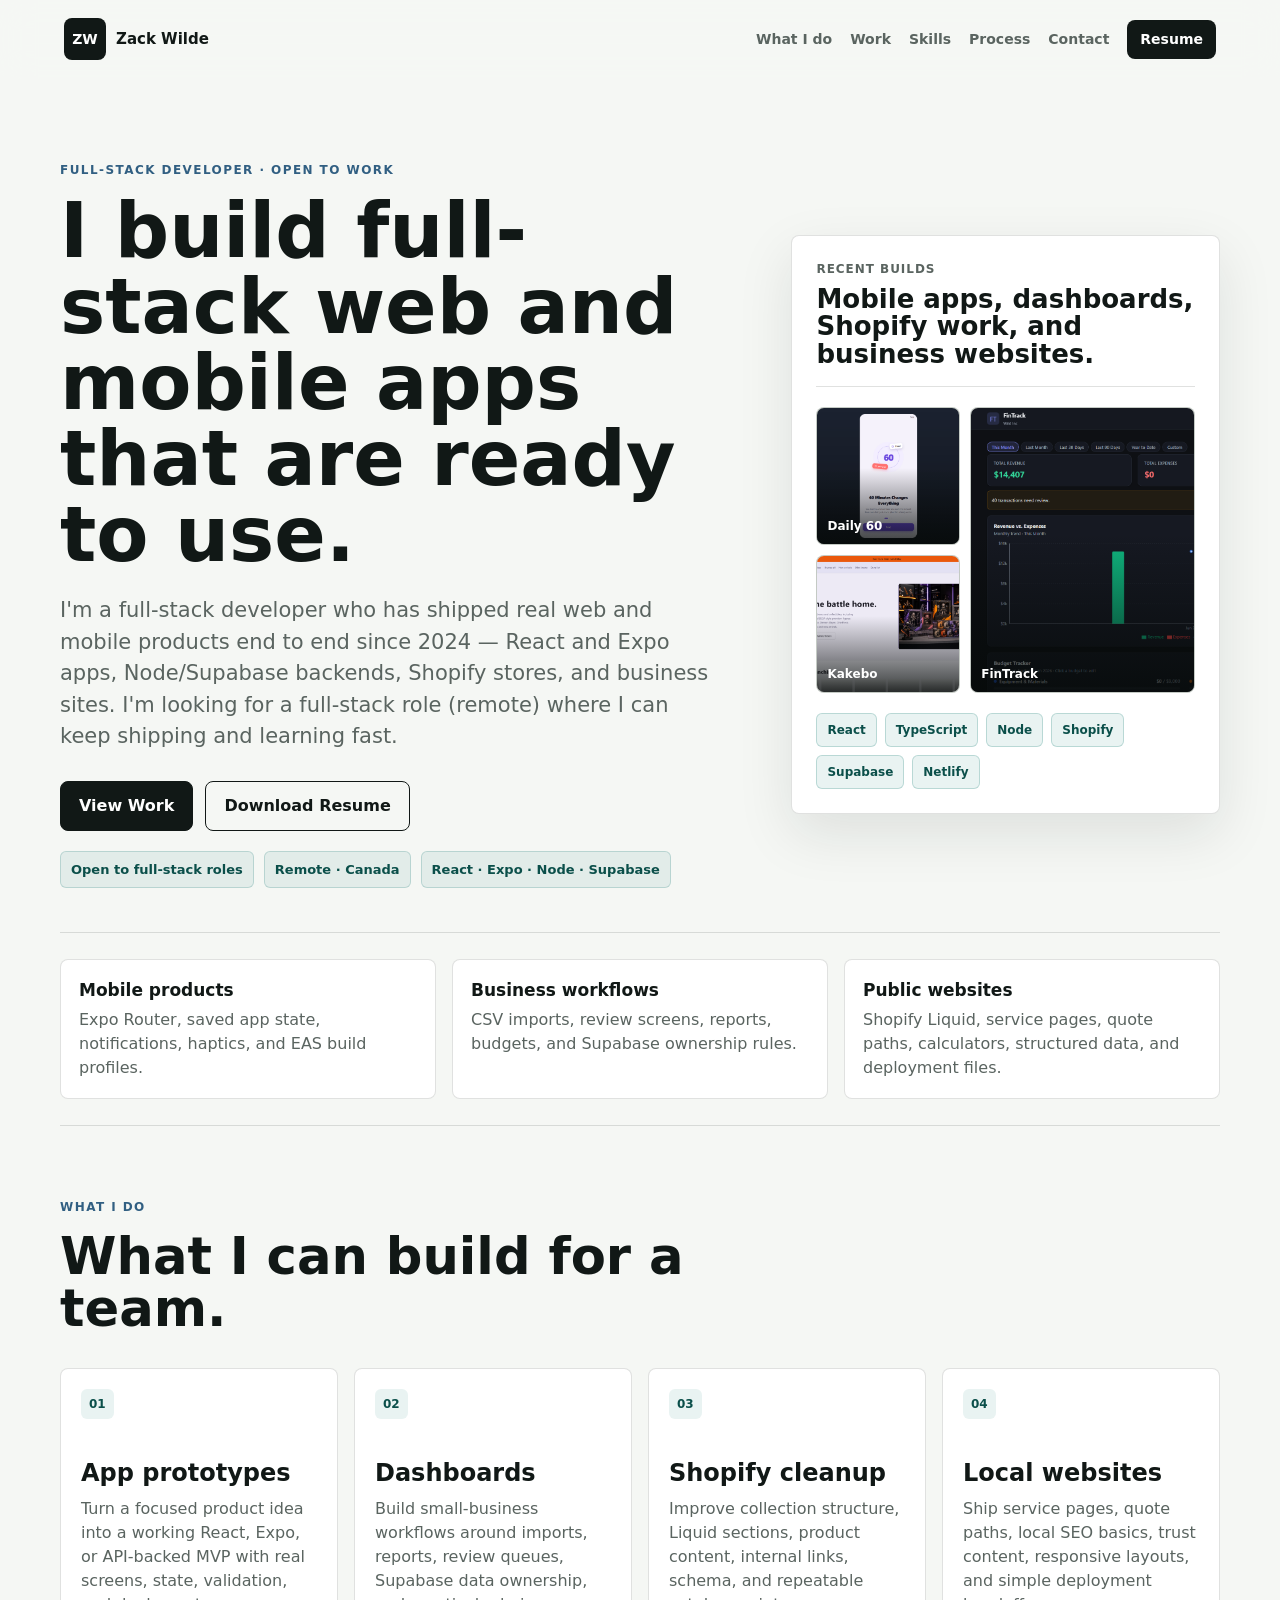
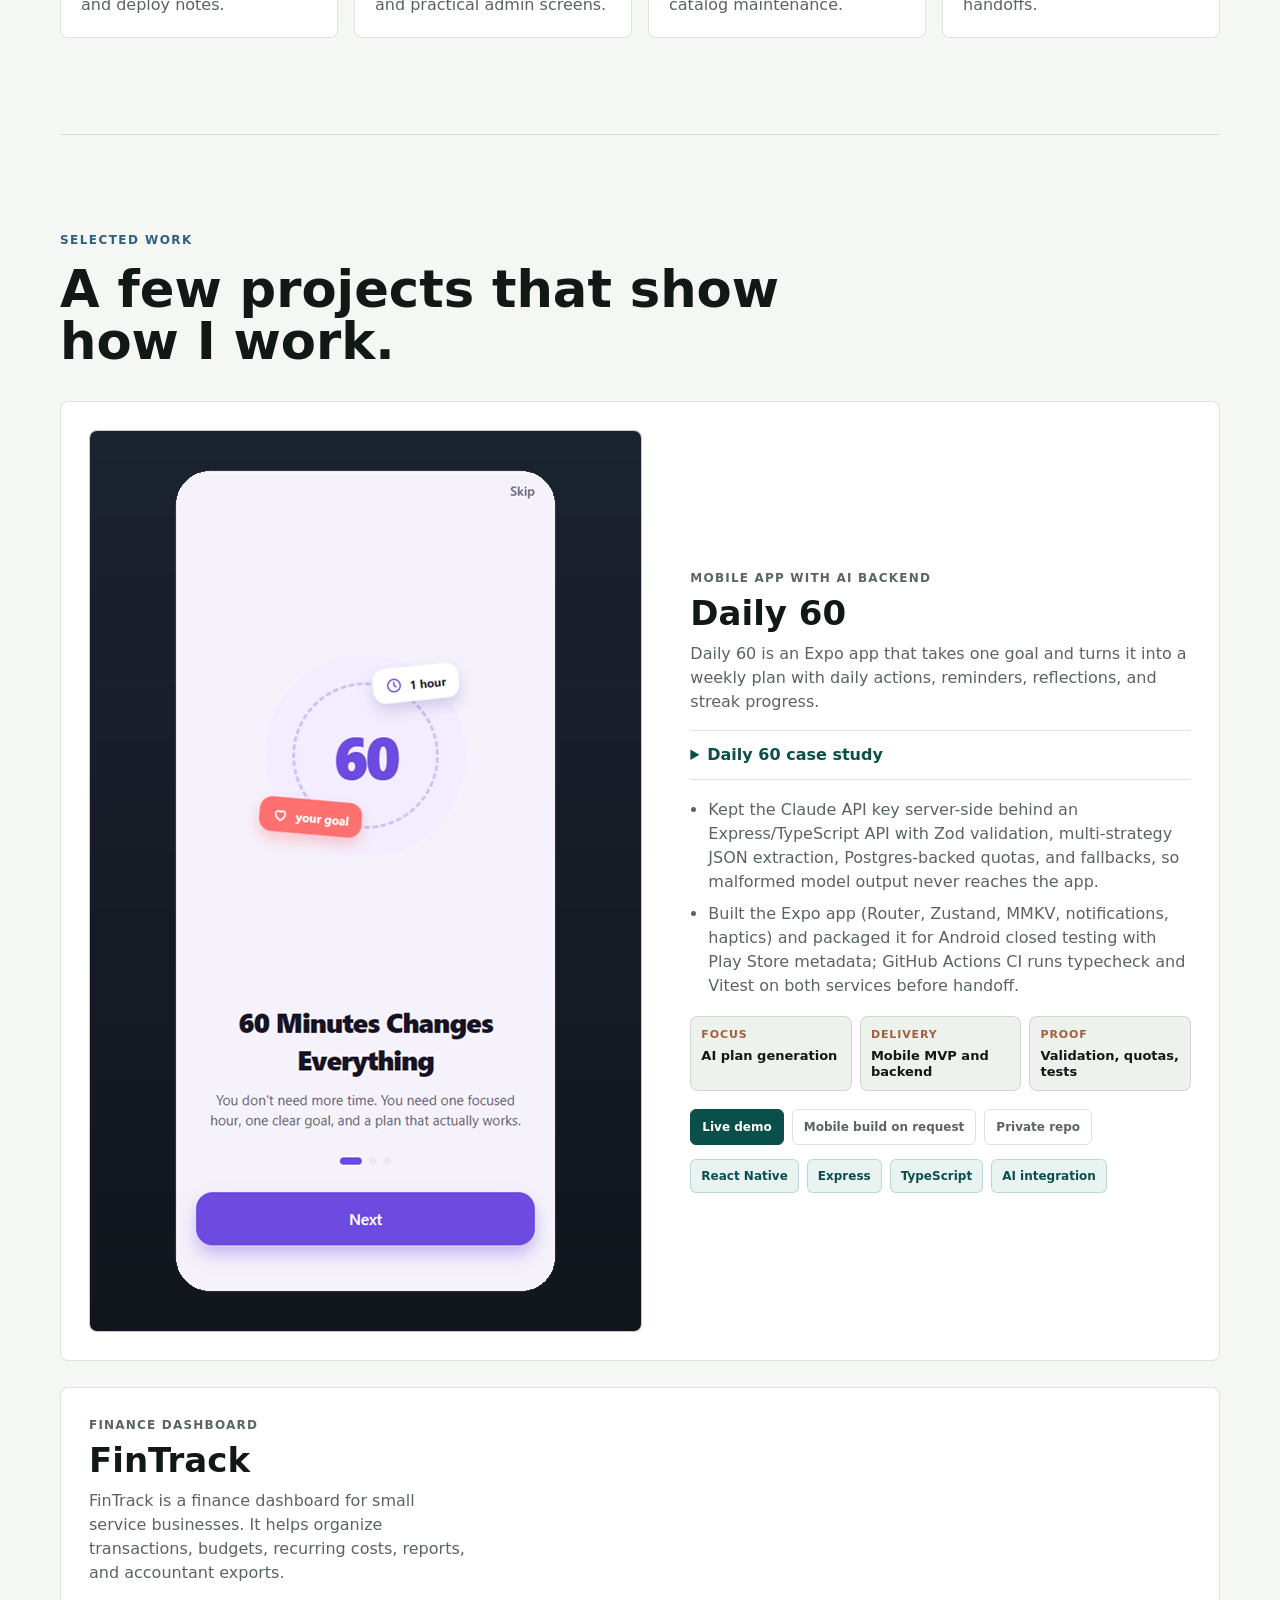
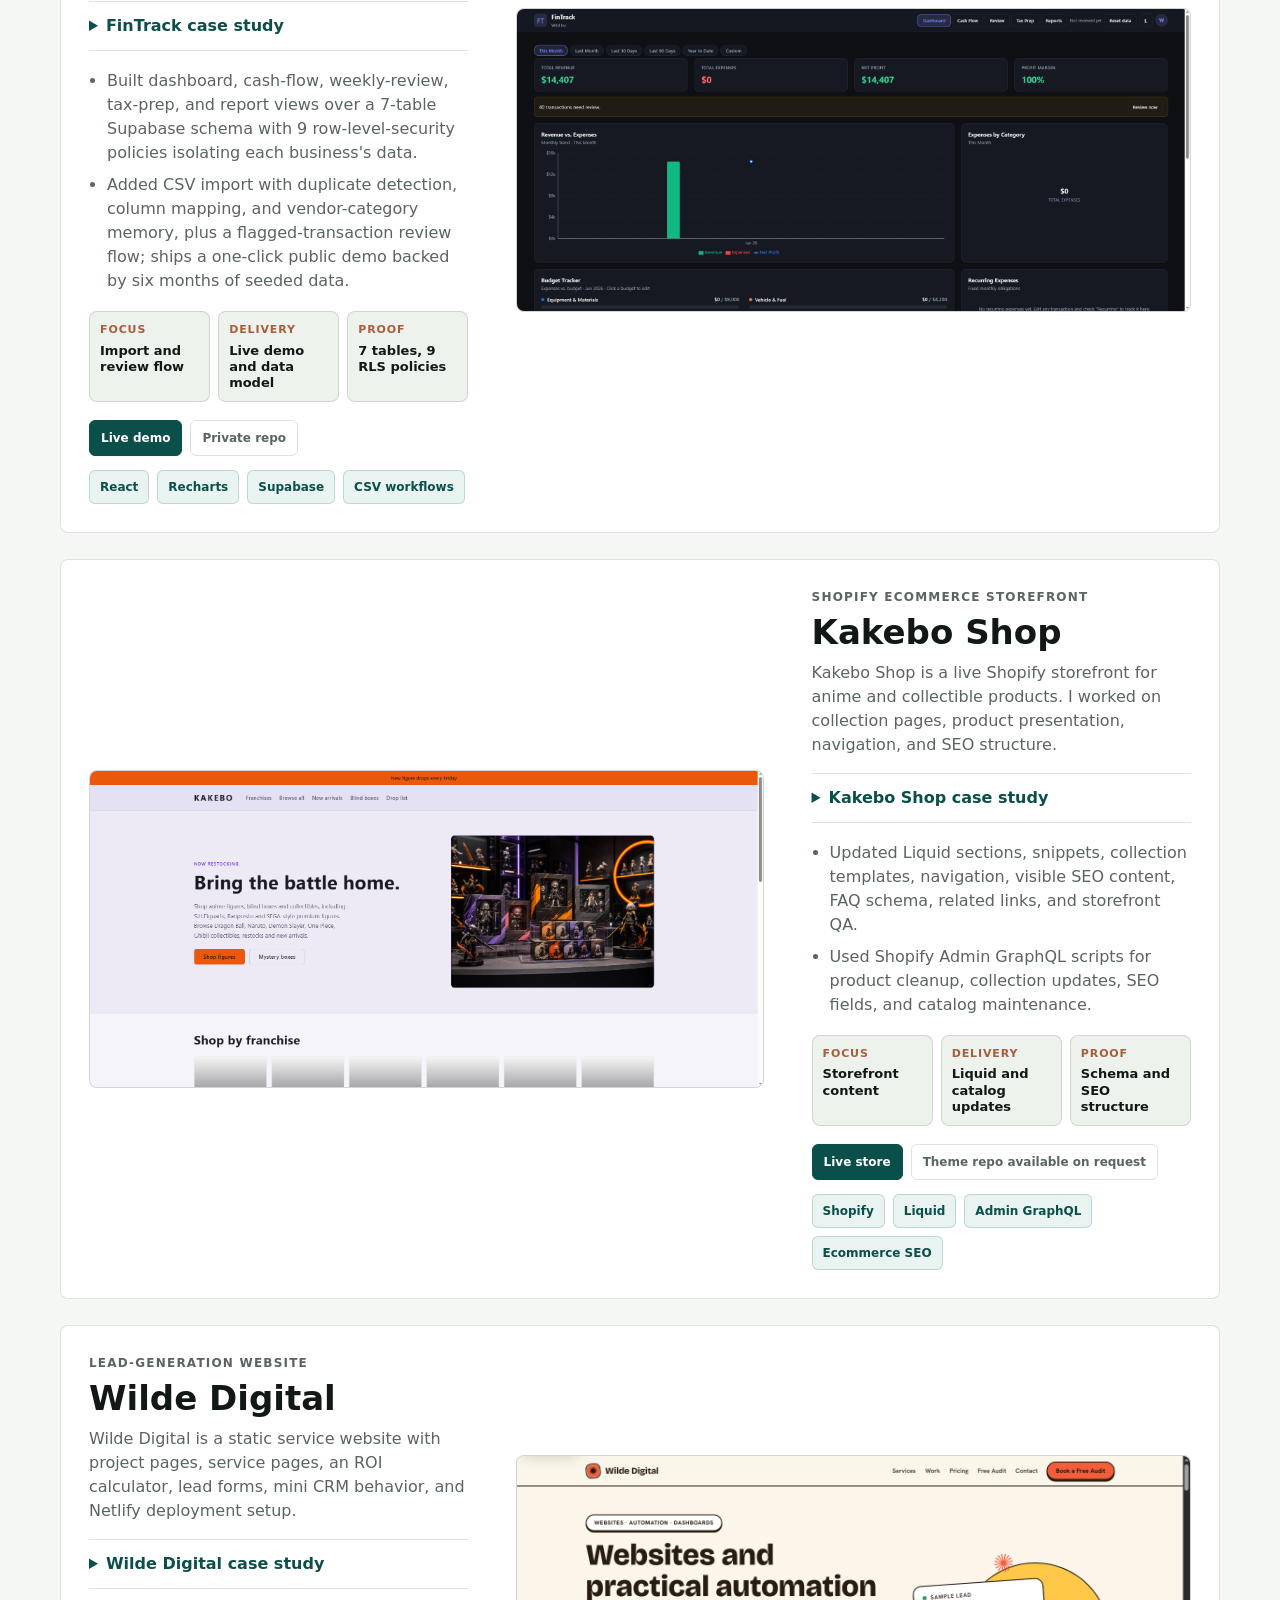
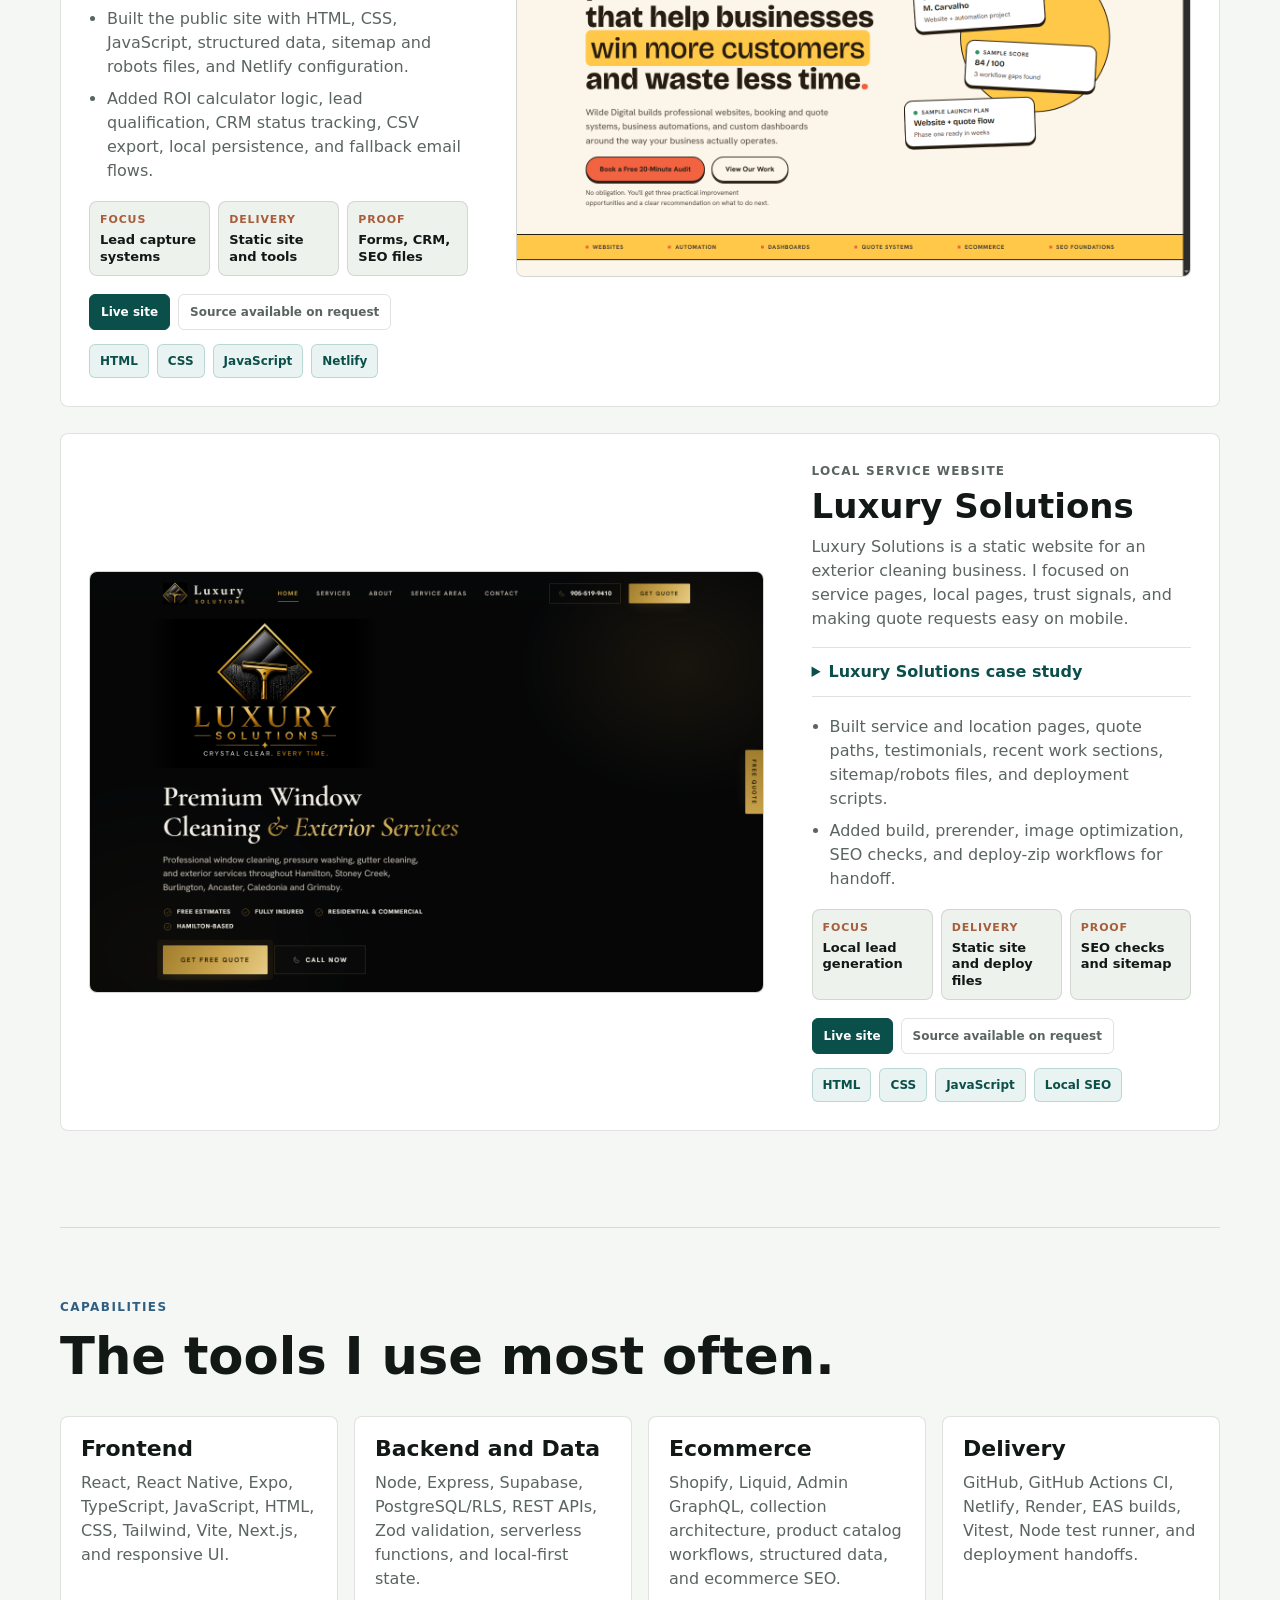
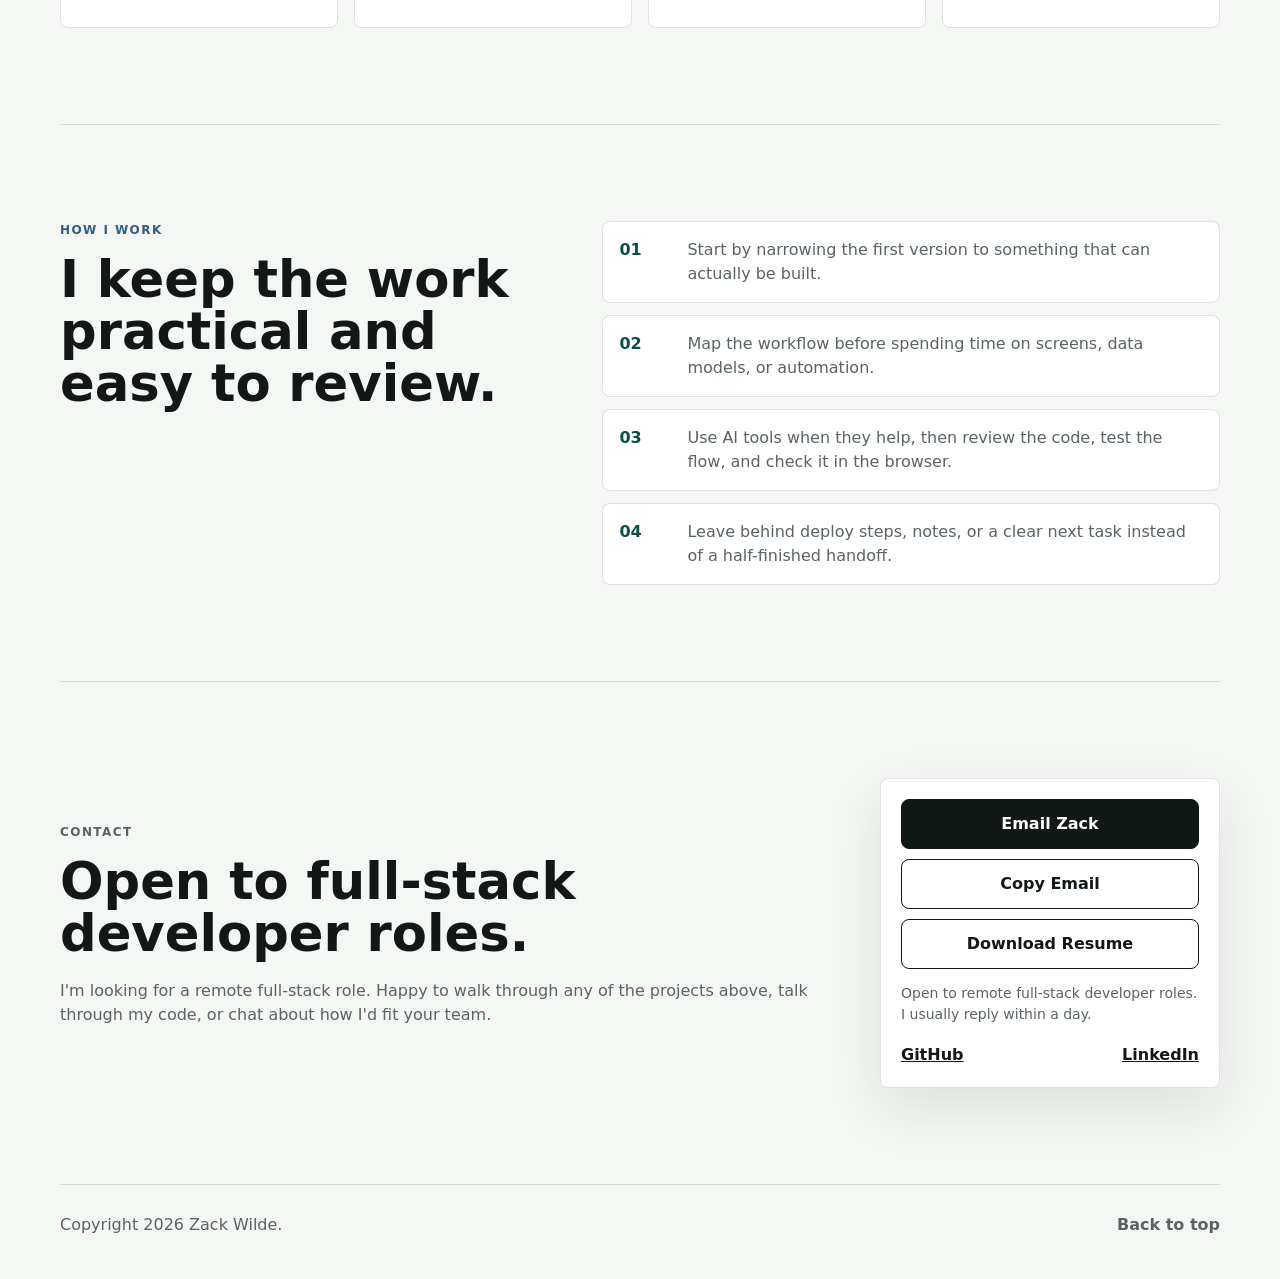
==== commit 88f4696c: "Make role positioning level-neutral Drop explicit "junior / entry-level" labels from the resume and " ====
--- a/index.html
+++ b/index.html
@@ -4,13 +4,13 @@
   <meta charset="utf-8">
   <meta name="viewport" content="width=device-width, initial-scale=1">
   <title>Zack Wilde | Full-Stack Developer</title>
-  <meta name="description" content="Zack Wilde — full-stack developer (React, Expo, Node, Supabase) open to junior and entry-level roles. Portfolio of shipped web and mobile apps, Shopify storefronts, and dashboards.">
+  <meta name="description" content="Zack Wilde — full-stack developer (React, Expo, Node, Supabase) open to new roles. Portfolio of shipped web and mobile apps, Shopify storefronts, and dashboards.">
   <meta name="theme-color" content="#f5f7f4">
   <link rel="icon" type="image/svg+xml" href="assets/favicon.svg">
   <link rel="icon" sizes="any" href="assets/favicon.ico">
   <link rel="apple-touch-icon" sizes="180x180" href="assets/apple-touch-icon.png">
   <meta property="og:title" content="Zack Wilde | Full-Stack Developer">
-  <meta property="og:description" content="Full-stack developer open to junior and entry-level roles. React, Expo, Node, and Supabase projects by Zack Wilde.">
+  <meta property="og:description" content="Full-stack developer open to new roles. React, Expo, Node, and Supabase projects by Zack Wilde.">
   <meta property="og:type" content="website">
   <meta property="og:url" content="https://zackwilde-dev.netlify.app/">
   <meta property="og:image" content="https://zackwilde-dev.netlify.app/assets/og-image.png">
@@ -19,7 +19,7 @@
   <meta property="og:image:alt" content="Zack Wilde, Full-Stack Developer — React apps, Expo mobile, Shopify, and Supabase dashboards.">
   <meta name="twitter:card" content="summary_large_image">
   <meta name="twitter:title" content="Zack Wilde | Full-Stack Developer">
-  <meta name="twitter:description" content="Full-stack developer open to junior and entry-level roles. React, Expo, Node, and Supabase projects by Zack Wilde.">
+  <meta name="twitter:description" content="Full-stack developer open to new roles. React, Expo, Node, and Supabase projects by Zack Wilde.">
   <meta name="twitter:image" content="https://zackwilde-dev.netlify.app/assets/og-image.png">
   <link rel="canonical" href="https://zackwilde-dev.netlify.app/">
   <link rel="stylesheet" href="styles.css">
@@ -70,13 +70,13 @@
       <div class="hero-copy">
         <p class="eyebrow">Full-stack developer &middot; Open to work</p>
         <h1>I build full-stack web and mobile apps that are ready to use.</h1>
-        <p class="hero-lede">I'm a full-stack developer who has shipped real web and mobile products end to end since 2024 — React and Expo apps, Node/Supabase backends, Shopify stores, and business sites. I'm looking for a junior or entry-level full-stack role (remote) where I can keep shipping and learning fast.</p>
+        <p class="hero-lede">I'm a full-stack developer who has shipped real web and mobile products end to end since 2024 — React and Expo apps, Node/Supabase backends, Shopify stores, and business sites. I'm looking for a full-stack role (remote) where I can keep shipping and learning fast.</p>
         <div class="hero-actions" aria-label="Primary actions">
           <a class="button primary" href="#work">View Work</a>
           <a class="button secondary" href="Zack_Wilde_Resume.pdf">Download Resume</a>
         </div>
         <div class="hero-highlights" aria-label="Work highlights">
-          <span>Open to junior / entry roles</span>
+          <span>Open to full-stack roles</span>
           <span>Remote &middot; Canada</span>
           <span>React &middot; Expo &middot; Node &middot; Supabase</span>
         </div>
@@ -477,14 +477,14 @@
     <section class="section contact-section" id="contact">
       <div>
         <p class="eyebrow">Contact</p>
-        <h2>Open to junior &amp; entry-level roles.</h2>
-        <p>I'm looking for a remote junior or entry-level full-stack role. Happy to walk through any of the projects above, talk through my code, or chat about how I'd fit your team.</p>
+        <h2>Open to full-stack developer roles.</h2>
+        <p>I'm looking for a remote full-stack role. Happy to walk through any of the projects above, talk through my code, or chat about how I'd fit your team.</p>
       </div>
       <div class="contact-card">
         <a class="button primary full" href="mailto:zackwildebusiness@gmail.com">Email Zack</a>
         <button class="button secondary full" type="button" data-copy-email data-email="zackwildebusiness@gmail.com">Copy Email</button>
         <a class="button secondary full" href="Zack_Wilde_Resume.pdf">Download Resume</a>
-        <p class="contact-note">Open to remote junior and entry-level full-stack roles. I usually reply within a day.</p>
+        <p class="contact-note">Open to remote full-stack developer roles. I usually reply within a day.</p>
         <div class="contact-links">
           <a href="https://github.com/zackwildebusiness-glitch">GitHub</a>
           <a href="https://www.linkedin.com/in/zachary-wilde-5b82222b8/">LinkedIn</a>
